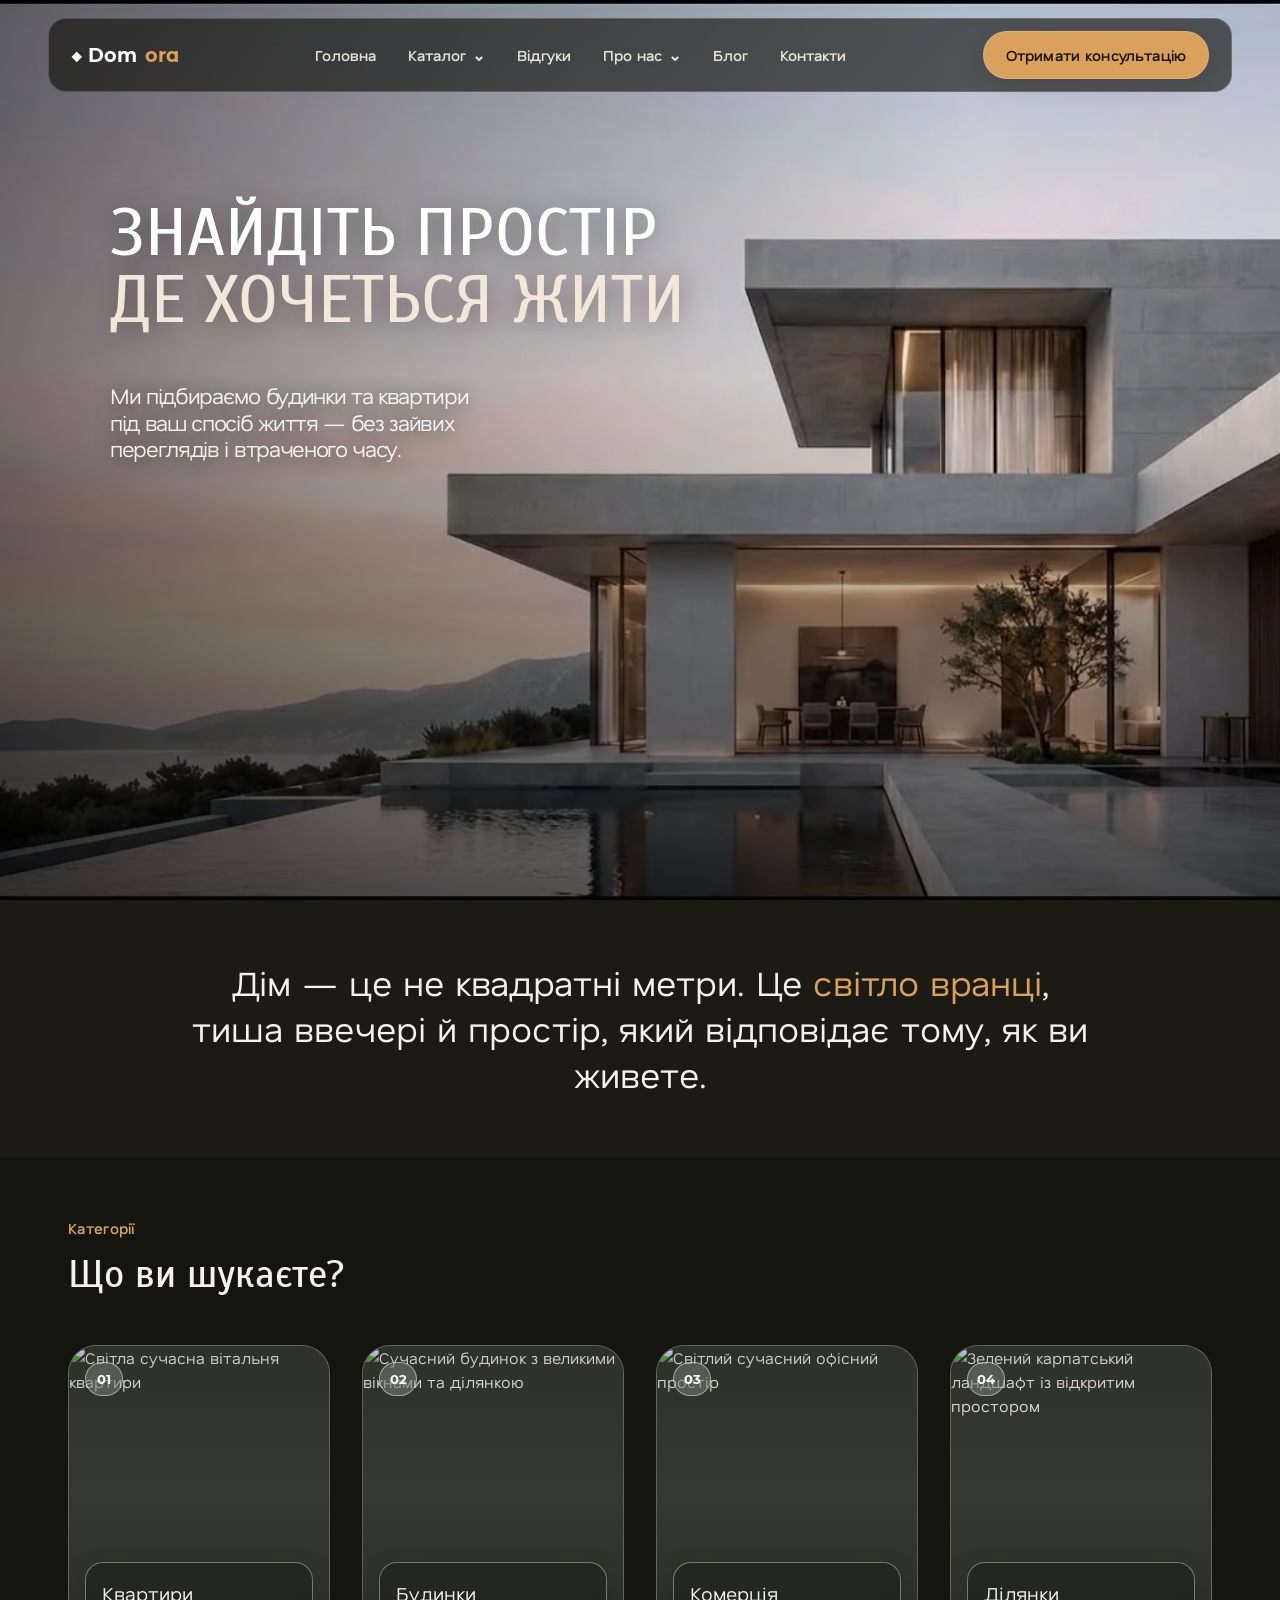
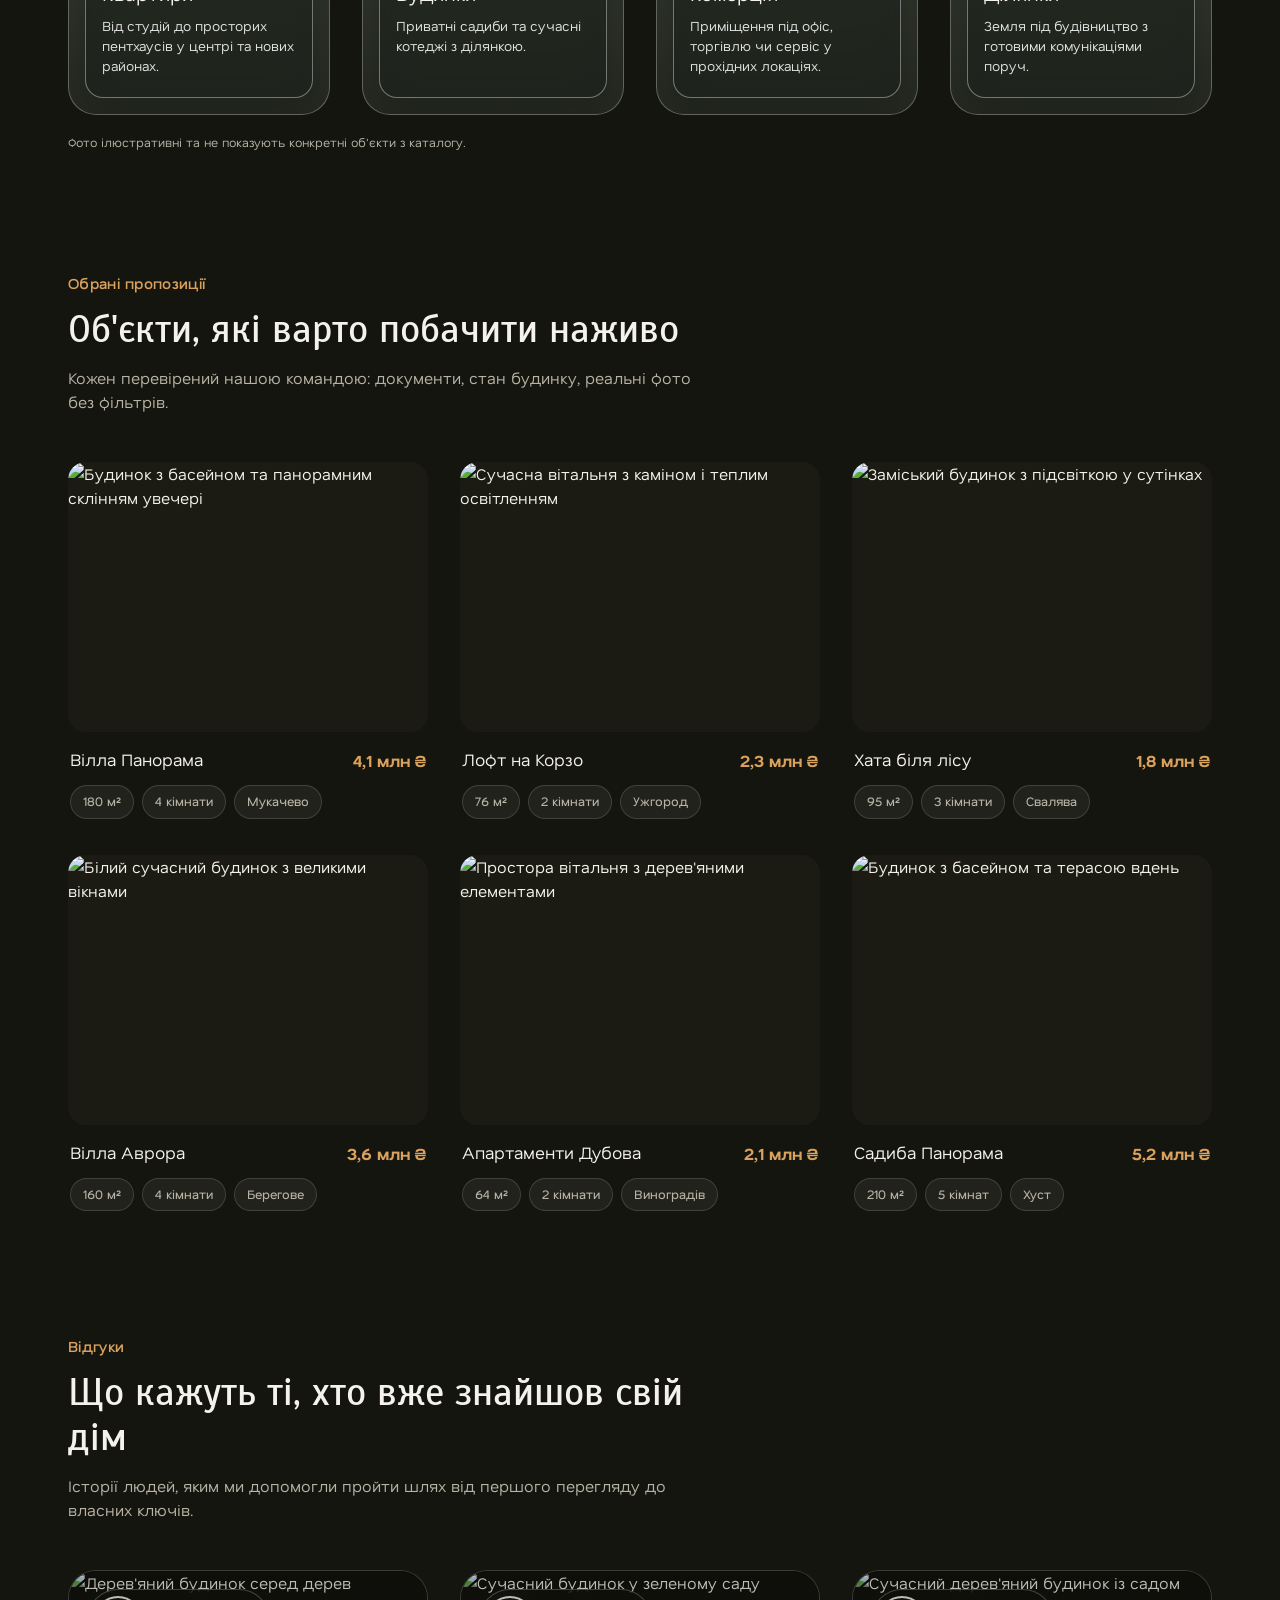
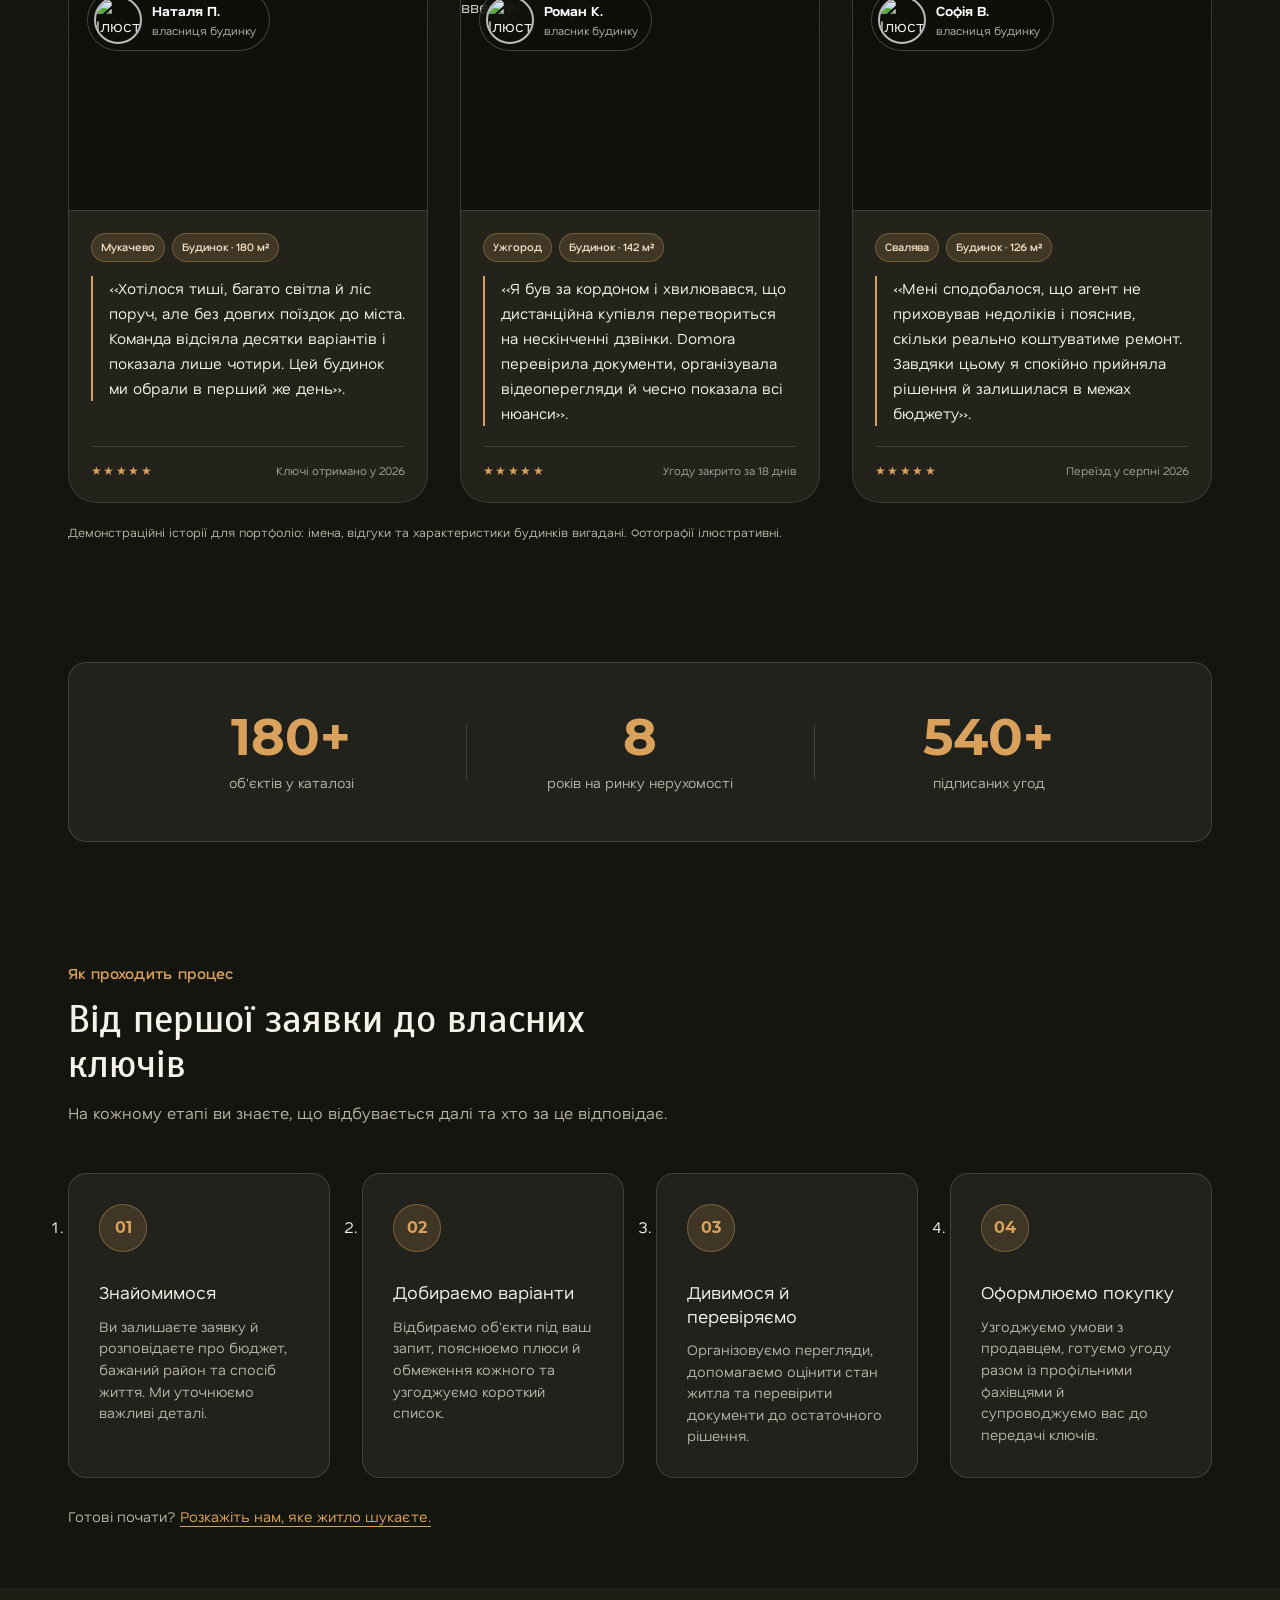
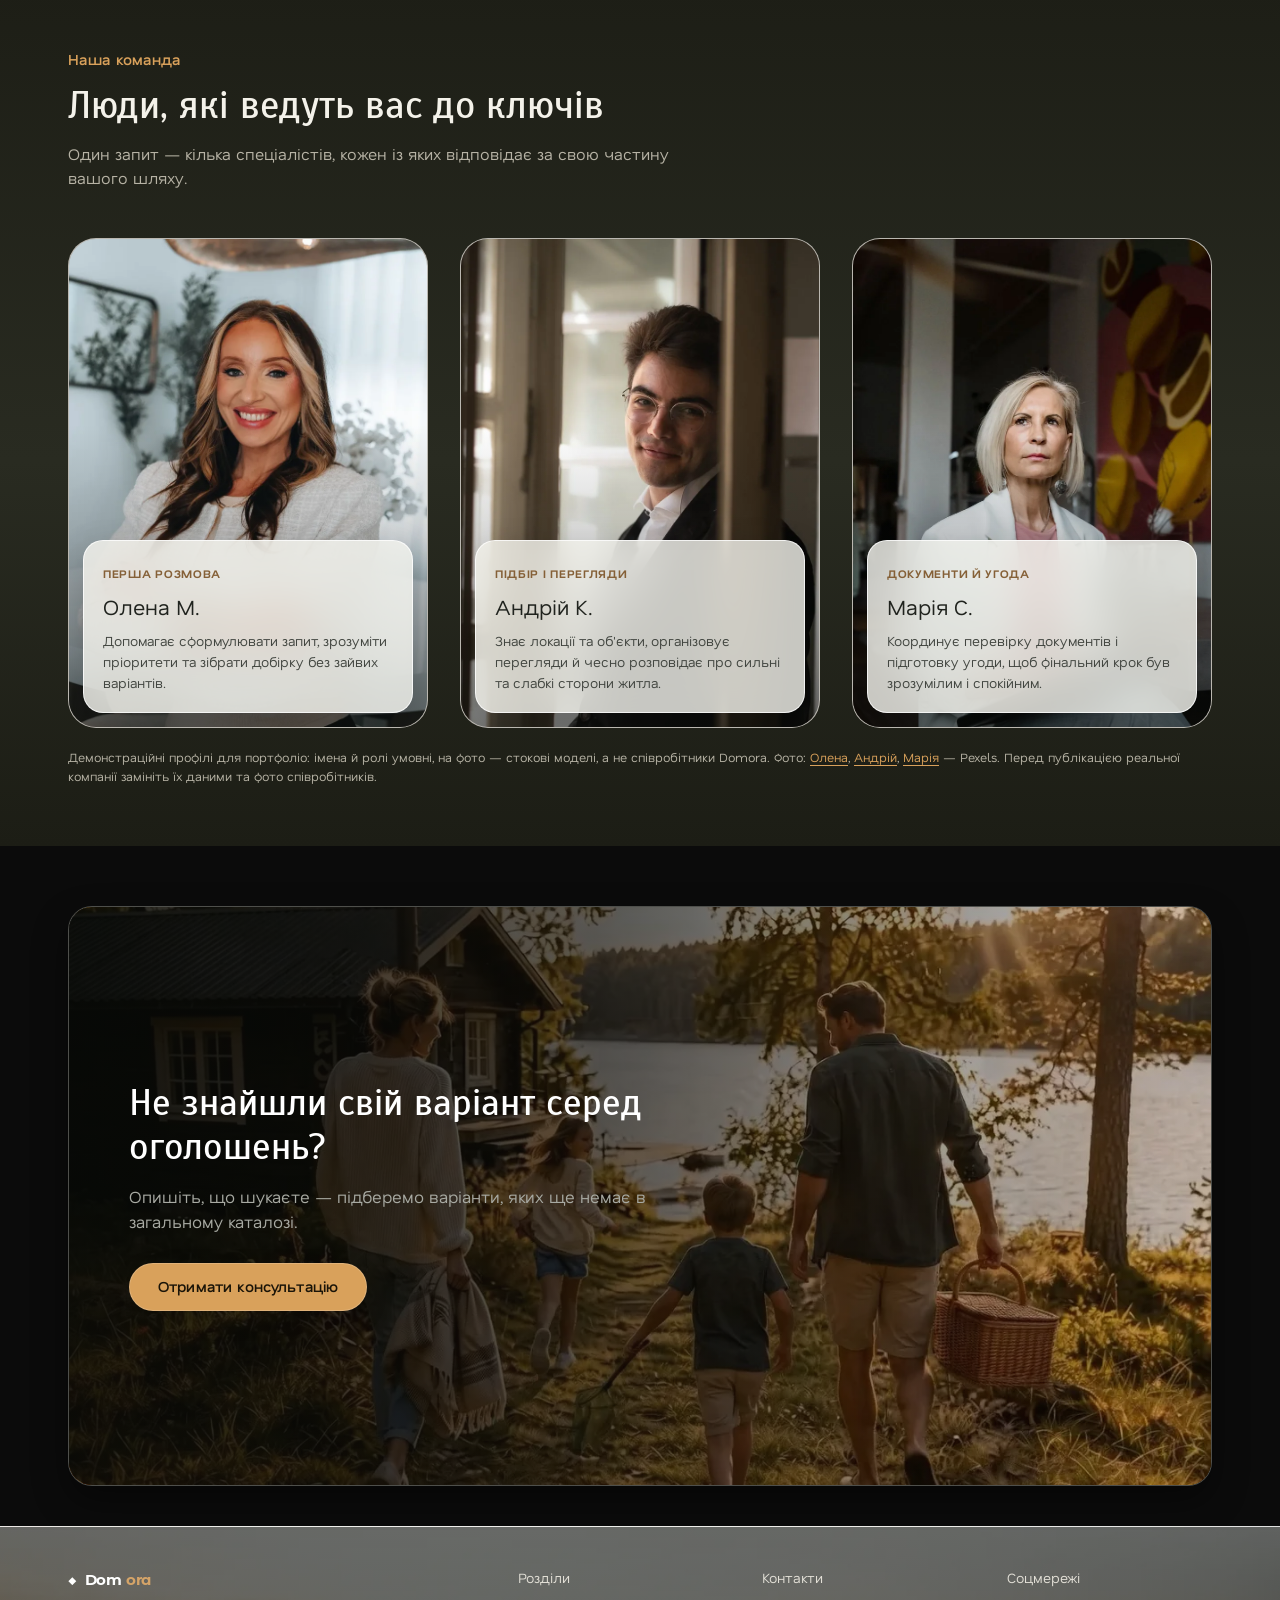
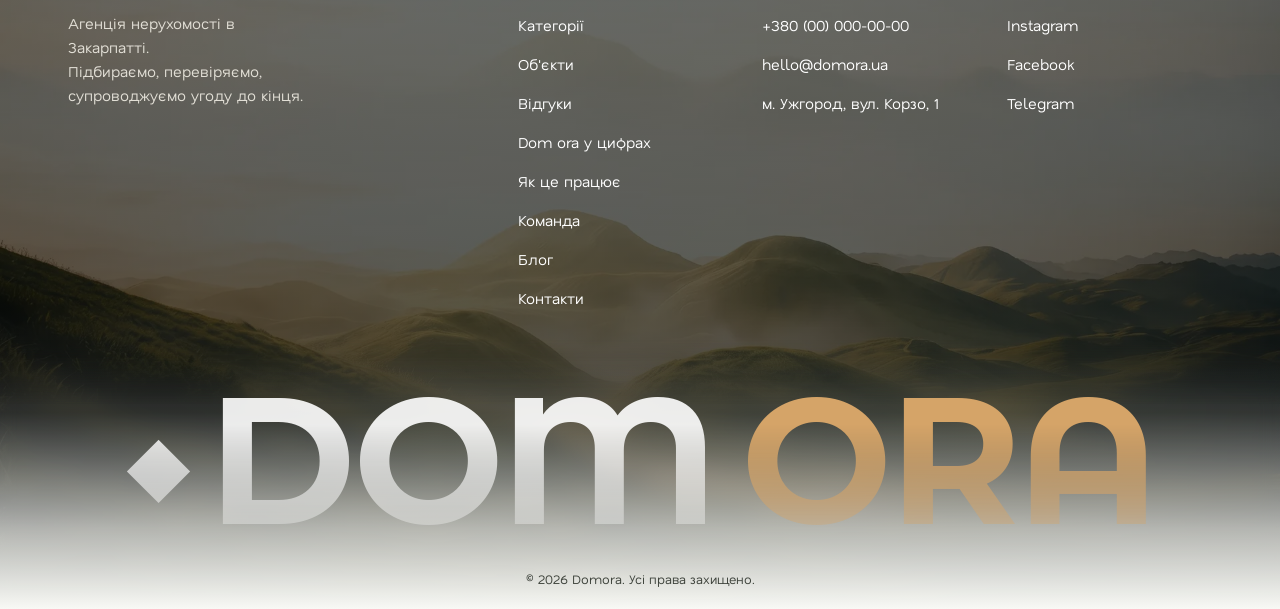
==== index.html @ 3f6afffe "Optimize website performance" ====
<!DOCTYPE html>
<html lang="uk">
<head>
<meta charset="UTF-8">
<meta name="viewport" content="width=device-width, initial-scale=1.0">
<link rel="icon" href="favicon.svg" type="image/svg+xml">
<!-- TODO: замінити на окрему PNG-іконку 180×180 для iOS, коли вона буде готова. -->
<link rel="apple-touch-icon" href="favicon.svg">
<title>Domora — нерухомість, якій довіряють</title>
<meta name="description" content="Domora — агенція нерухомості в Закарпатті. Підбираємо квартири, будинки, комерційні приміщення й ділянки, перевіряємо документи та супроводжуємо угоду.">
<meta property="og:type" content="website">
<meta property="og:title" content="Domora — нерухомість, якій довіряють">
<meta property="og:description" content="Domora — агенція нерухомості в Закарпатті. Підбираємо квартири, будинки, комерційні приміщення й ділянки, перевіряємо документи та супроводжуємо угоду.">
<link rel="canonical" href="https://domora.ua/">
<meta property="og:url" content="https://domora.ua/">
<!-- TODO: додати абсолютну HTTPS-адресу зображення 1200×630 після створення файлу. -->
<meta property="og:image" content="">
<meta name="twitter:card" content="summary_large_image">
<!-- GA4: вставити тег тут після налаштування аналітики. -->
<!-- Meta Pixel: вставити тут після налаштування аналітики. -->
<link rel="preconnect" href="https://fonts.googleapis.com">
<link rel="preconnect" href="https://fonts.gstatic.com" crossorigin>
<link rel="preload" as="style" href="https://fonts.googleapis.com/css2?family=Montserrat+Alternates:wght@700&amp;family=Nata+Sans:wght@400;500;600;700&amp;family=Scada:wght@400&amp;display=swap" onload="this.onload=null;this.rel='stylesheet'">
<noscript><link rel="stylesheet" href="https://fonts.googleapis.com/css2?family=Montserrat+Alternates:wght@700&amp;family=Nata+Sans:wght@400;500;600;700&amp;family=Scada:wght@400&amp;display=swap"></noscript>
<link rel="preload" as="image" href="hero-poster.webp" fetchpriority="high">
<link rel="stylesheet" href="inquiry.css">

<style>
*, *::before, *::after { box-sizing: border-box; margin: 0; padding: 0; }

:root {
  --bg:            #15150f;
  --bg-soft:       #1b1b13;
  --surface-glass: rgba(255,255,255,0.06);
  --surface-glass-strong: rgba(255,255,255,0.10);
  --border-glass:  rgba(255,255,255,0.14);
  --text-primary:  #f4f2ea;
  --text-secondary:#b7b3a5;
  --accent:        #d9a15b;
  --accent-soft:   rgba(217,161,91,0.16);
  --radius-sm: 10px;
  --radius-md: 18px;
  --radius-lg: 28px;
  --font-head: 'Scada', sans-serif;
  --font-brand: 'Montserrat Alternates', sans-serif;
  --font-body: 'Nata Sans', sans-serif;
  --container: 1240px;
  --gap: clamp(16px, 3vw, 32px);
}

html { scroll-behavior: smooth; }
section[id] { scroll-margin-top: 104px; }

body {
  background: var(--bg);
  color: var(--text-primary);
  font-family: var(--font-body);
  font-weight: 400;
  line-height: 1.5;
  -webkit-font-smoothing: antialiased;
  overflow-x: hidden;
}

img { display:block; width:100%; height:100%; object-fit:cover; }
h1, h2, h3, h4 { font-weight:400; }
a { color:inherit; text-decoration:none; }
ul { list-style:none; }
button { font-family:inherit; cursor:pointer; border:none; background:none; color:inherit; }
:focus-visible { outline:2px solid var(--accent); outline-offset:3px; }

.wrap { max-width:var(--container); margin-inline:auto; padding-inline:clamp(20px,5vw,48px); }
.sr-only { position:absolute; width:1px; height:1px; padding:0; margin:-1px; overflow:hidden; clip:rect(0,0,0,0); white-space:nowrap; border:0; }

.glass {
  background:var(--surface-glass);
  border:1px solid var(--border-glass);
  backdrop-filter:blur(18px);
  -webkit-backdrop-filter:blur(18px);
  border-radius:var(--radius-md);
}

/* Hero: відео відтворюється самостійно, прокрутка веде одразу до наступної секції. */
#hero {
  position: relative;
  height: 100vh;
  height: 100svh;
  width: 100%;
  padding: 0;
  overflow: hidden;
  background: #c7c8d3 url('hero-poster.webp') center / cover no-repeat;
  z-index: 1;
}

#bg-video {
  position: absolute;
  inset: 0;
  width: 100%;
  height: 100%;
  object-fit: cover;
}

#hero::after {
  content: '';
  position: absolute;
  inset: 0;
  background:
    linear-gradient(90deg, rgba(0,0,0,0.5) 0%, rgba(0,0,0,0.22) 42%, transparent 76%),
    linear-gradient(to bottom, rgba(0,0,0,0.06) 0%, transparent 42%, rgba(0,0,0,0.55) 100%);
  pointer-events: none;
  z-index: 1;
}

/* ✏️ навігація — плаваюча скляна панель поверх усього сайту */
header {
  position: fixed;
  top:0; left:0; right:0; z-index:50;
  padding: 18px clamp(20px,5vw,48px);
}
.nav-inner {
  max-width: var(--container); margin-inline:auto;
  display:flex; align-items:center; justify-content:space-between;
  min-width:0;
  padding: 12px 22px;
  background: rgba(15,15,10,0.62);
  border: 1px solid rgba(255,255,255,0.18);
  backdrop-filter: blur(22px);
  -webkit-backdrop-filter: blur(22px);
  border-radius: var(--radius-md);
}
.logo { font-family:var(--font-brand); font-weight:700; font-size:1.2rem; display:flex; align-items:center; gap:8px; flex-shrink:0; white-space:nowrap; color:#fff; text-decoration:none; }
.logo span { color:var(--accent); }
header nav ul { display:flex; align-items:center; gap:32px; }
header nav a, header nav summary { font-size:0.95rem; font-weight:600; color:rgba(244,242,234,0.92); transition:color .2s; }
header nav a:hover, header nav summary:hover, header nav details[open] summary { color:var(--accent); }
header nav details { position:relative; }
header nav summary { display:flex; align-items:center; gap:6px; cursor:pointer; list-style:none; white-space:nowrap; }
header nav summary::-webkit-details-marker { display:none; }
header nav summary::after { content:'⌄'; font-size:1rem; line-height:1; transition:transform .2s; }
header nav details[open] summary::after { transform:rotate(180deg); }
.nav-submenu { position:absolute; top:calc(100% + 16px); left:-14px; z-index:2; display:grid; gap:2px; min-width:190px; padding:9px; background:rgba(20,20,15,.97); border:1px solid var(--border-glass); border-radius:var(--radius-sm); box-shadow:0 16px 34px rgba(0,0,0,.35); }
.nav-submenu a { display:block; padding:9px 11px; border-radius:7px; white-space:nowrap; font-size:.86rem; }
.nav-submenu a:hover { background:var(--surface-glass-strong); }

.burger { display:none; width:40px; height:40px; flex:0 0 40px; align-items:center; justify-content:center; border-radius:50%; color:#fff; background:rgba(15,15,10,0.55); border:1px solid rgba(255,255,255,0.2); }
.burger svg { width:20px; height:20px; }

.mobile-menu {
  display:none;
  position:fixed; inset:0; z-index:60;
  padding:72px 20px 28px;
  overflow-y:auto;
  background:rgba(10,10,7,0.92);
  backdrop-filter:blur(20px);
  flex-direction:column; align-items:center; justify-content:flex-start; gap:18px;
}
.mobile-menu.open { display:flex; }
.mobile-menu a { font-family:var(--font-brand); font-size:1.3rem; color:#fff; text-align:center; }
.mobile-menu .btn { width:min(100%, 340px); justify-content:center; padding:14px 18px; font-family:var(--font-body); font-size:0.95rem; white-space:normal; }
.mobile-menu .btn-primary { color:#1a1408; }
.mobile-menu .close { position:absolute; top:24px; right:24px; width:44px; height:44px; color:#fff; }

@media (min-width:768px) and (max-width:1100px){
  .nav-inner { gap:clamp(8px,1.2vw,16px); padding:10px 14px; }
  .logo { font-size:1rem; gap:5px; }
  header nav { flex:1; min-width:0; }
  header nav ul { justify-content:center; gap:clamp(8px,1.1vw,15px); }
  header nav a, header nav summary { font-size:clamp(0.72rem,1.35vw,0.84rem); white-space:nowrap; }
  header .desktop-only { flex-shrink:0; padding:10px 12px; font-size:clamp(0.72rem,1.35vw,0.84rem); white-space:nowrap; }
}
@media (max-width:767px){
  header nav, header .desktop-only { display:none; }
  .burger { display:flex; }
}

/* ✏️ контент hero */
#hero-content {
  position: absolute;
  top: 200px;
  left: 110px;
  right: 24px;
  max-width: 780px;
  z-index: 5;
}

.hero-title {
  font-family: 'Scada', sans-serif;
  font-size: clamp(58px, 5.2vw, 70px);
  font-weight: 400;
  line-height: 1;
  letter-spacing: 0;
  text-transform: uppercase;
  color: #fff;
  max-width: 760px;
  text-shadow: 0 2px 28px rgba(0,0,0,0.38);
}
.hero-title span {
  color: #f2e7d8;
  font-weight: 400;
}

.hero-sub {
  margin-top: 50px;
  font-family: 'Nata Sans', sans-serif;
  font-size: 22px;
  font-weight: 400;
  letter-spacing: -0.06em;
  color: rgba(255,255,255,0.9);
  max-width: 380px;
  line-height: 1.2;
  text-shadow: 0 2px 18px rgba(0,0,0,0.5);
}

/* ============================================================
  СЕКЦІЇ ПІСЛЯ HERO — контент Domora
============================================================ */
section { padding: clamp(70px,10vw,120px) 0; }
.statement, #categories, #listings, #testimonials, #about-stats, #process, #team {
  padding-block:clamp(40px,5vw,60px);
}
.section-head { max-width:640px; margin-bottom:48px; }
.eyebrow { color:var(--accent); font-weight:600; letter-spacing:0.02em; margin-bottom:14px; font-size:0.95rem; }
.section-head .eyebrow { margin-bottom:12px; }
.section-head h2 { font-family:var(--font-head); font-size:clamp(1.75rem,3vw,2.45rem); font-weight:400; line-height:1.18; }
.section-head p { color:var(--text-secondary); margin-top:14px; }

.btn, .end-cta-link { display:inline-flex; align-items:center; justify-content:center; gap:8px; min-height:48px; padding:12px 22px; border:1px solid transparent; border-radius:999px; font-family:var(--font-body); font-size:.95rem; font-weight:600; line-height:1.2; letter-spacing:.01em; text-align:center; box-shadow:0 8px 24px rgba(0,0,0,.12); transition:transform .2s ease, background .2s ease, border-color .2s ease, box-shadow .2s ease; }
.btn-primary, .end-cta-link { background:var(--accent); border-color:rgba(255,255,255,.18); color:#1a1408; }
.btn-primary:hover, .end-cta-link:hover { background:#e6b67b; transform:translateY(-2px); box-shadow:0 10px 24px rgba(217,161,91,.24); }
.btn-ghost { background:rgba(255,255,255,.06); border-color:rgba(255,255,255,.28); color:#fff; }
.btn-ghost:hover { background:var(--surface-glass-strong); transform:translateY(-2px); }
.burger:hover, .mobile-menu .close:hover { color:var(--accent); background:var(--accent-soft); }

/* statement */
.statement { background:var(--bg-soft); }
.statement .wrap { text-align:center; }
.statement p { font-family:var(--font-body); font-weight:400; font-size:clamp(1.5rem, 3.4vw, 2.2rem); line-height:1.3; max-width:900px; margin-inline:auto; }
.statement p em { color:var(--accent); font-style:normal; }

/* categories */
.cat-grid { display:grid; grid-template-columns:repeat(4,minmax(0,1fr)); gap:var(--gap); }
.cat-card { position:relative; isolation:isolate; display:flex; flex-direction:column; justify-content:space-between; min-width:0; min-height:370px; padding:16px; overflow:hidden; border:1px solid rgba(255,255,255,.22); border-radius:var(--radius-lg); background:#353a30; transition:transform .25s ease, border-color .25s ease; }
.cat-card:hover { transform:translateY(-5px); border-color:rgba(255,255,255,.5); }
.cat-card img { position:absolute; inset:0; z-index:-2; width:100%; height:100%; object-fit:cover; transition:transform .5s ease; }
.cat-card:hover img { transform:scale(1.04); }
.cat-card::after { content:''; position:absolute; inset:0; z-index:-1; background:linear-gradient(to bottom,rgba(10,12,10,.18),transparent 40%,rgba(10,12,10,.4)); pointer-events:none; }
.cat-card .num { align-self:flex-start; display:inline-flex; align-items:center; justify-content:center; min-width:38px; min-height:34px; padding:5px 9px; margin:0; color:#fff; font-family:var(--font-brand); font-size:.82rem; font-weight:700; border:1px solid rgba(255,255,255,.48); border-radius:999px; background:rgba(255,255,255,.16); backdrop-filter:blur(16px); -webkit-backdrop-filter:blur(16px); }
.cat-content { min-height:136px; padding:16px; border:1px solid rgba(255,255,255,.38); border-radius:var(--radius-md); background:rgba(28,31,27,.56); box-shadow:0 12px 30px rgba(0,0,0,.16); backdrop-filter:blur(20px) saturate(140%); -webkit-backdrop-filter:blur(20px) saturate(140%); }
.cat-card h3 { font-family:var(--font-body); font-size:1.22rem; margin-bottom:7px; }
.cat-card p { color:rgba(255,255,255,.87); font-size:.86rem; line-height:1.45; }
.category-note { margin-top:18px; color:var(--text-secondary); font-size:.78rem; }

/* listings */
.listing-grid { display:grid; grid-template-columns:repeat(3,1fr); gap:var(--gap); }
.listing-card { display:flex; flex-direction:column; gap:16px; }
.listing-link { display:flex; flex-direction:column; gap:16px; color:inherit; border-radius:var(--radius-md); cursor:pointer; }
.listing-card .img-wrap { aspect-ratio:4/3; overflow:hidden; border-radius:var(--radius-md); background:var(--bg-soft); }
.listing-card .img-wrap img { transition:transform .5s ease; }
.listing-card:hover .img-wrap img, .listing-card:focus-within .img-wrap img { transform:scale(1.06); }
.listing-info {
  padding:0 2px 4px;
}
.listing-info .top-row { display:flex; justify-content:space-between; align-items:flex-start; gap:18px; margin-bottom:12px; }
.listing-info h3 { font-family:var(--font-body); font-size:1.08rem; line-height:1.3; color:var(--text-primary); }
.listing-info .price { color:var(--accent); font-weight:700; font-size:1.05rem; white-space:nowrap; }
.listing-info .meta { display:flex; flex-wrap:wrap; gap:8px; }
.listing-info .meta span {
  display:inline-flex;
  align-items:center;
  min-height:32px;
  padding:6px 12px;
  border:1px solid var(--border-glass);
  border-radius:999px;
  background:var(--surface-glass);
  color:var(--text-secondary);
  font-size:0.8rem;
  font-weight:500;
  transition:transform .2s ease, background .2s ease, border-color .2s ease, color .2s ease;
}
.listing-link:hover .meta span, .listing-link:focus-visible .meta span { background:var(--accent-soft); border-color:rgba(217,161,91,.55); color:var(--text-primary); }
.listing-info .meta span:hover { transform:scale(1.08); background:rgba(217,161,91,.28); }

/* testimonials */
.testi-grid { display:grid; grid-template-columns:repeat(3,1fr); gap:var(--gap); }
.testi-card {
  display:flex;
  flex-direction:column;
  min-width:0;
  overflow:hidden;
  border-radius:var(--radius-lg);
  background:var(--bg-soft);
  border:1px solid var(--border-glass);
}
.testi-photo {
  position:relative;
  aspect-ratio:3/2;
  background:#10100d;
  overflow:hidden;
}
.testi-photo::after {
  content:'';
  position:absolute;
  inset:0;
  background:linear-gradient(to bottom, rgba(8,8,5,0.28), transparent 38%);
  pointer-events:none;
}
.testi-card .property-photo {
  position:absolute;
  inset:0;
  width:100%;
  height:100%;
  object-fit:cover;
}
.testi-top {
  position:absolute;
  top:18px;
  left:18px;
  right:18px;
  z-index:1;
  display:flex;
  align-items:flex-start;
  justify-content:space-between;
  gap:12px;
}
.testi-card .who {
  display:flex;
  align-items:center;
  gap:10px;
  padding:6px 13px 6px 6px;
  background:rgba(16,16,11,0.62);
  border:1px solid rgba(255,255,255,0.22);
  backdrop-filter:blur(16px);
  -webkit-backdrop-filter:blur(16px);
  border-radius:999px;
}
.testi-card .who .ph {
  width:48px;
  height:48px;
  border:2px solid rgba(255,255,255,0.72);
  border-radius:50%;
  overflow:hidden;
  flex-shrink:0;
}
.testi-card .name { color:#fff; font-weight:700; font-size:0.86rem; }
.testi-card .sub { color:rgba(255,255,255,0.68); font-size:0.72rem; }
.testi-content {
  display:flex;
  flex:1;
  flex-direction:column;
  padding:22px;
  background:rgba(255,255,255,0.035);
  border-top:1px solid var(--border-glass);
}
.purchase-meta { display:flex; flex-wrap:wrap; gap:7px; margin-bottom:14px; }
.purchase-meta span {
  padding:5px 9px;
  color:#f3dfc3;
  background:var(--accent-soft);
  border:1px solid rgba(217,161,91,0.34);
  border-radius:999px;
  font-size:0.7rem;
  font-weight:600;
}
.testi-card blockquote {
  margin-bottom:20px;
  padding-left:16px;
  border-left:2px solid var(--accent);
  color:var(--text-primary);
  font-size:clamp(.95rem,1.1vw,1rem);
  line-height:1.65;
}
.review-footer {
  display:flex;
  align-items:center;
  justify-content:space-between;
  flex-wrap:wrap;
  gap:12px;
  margin-top:auto;
  padding-top:14px;
  border-top:1px solid rgba(255,255,255,0.13);
  color:rgba(255,255,255,0.58);
  font-size:0.72rem;
}
.review-stars { color:var(--accent); letter-spacing:0.12em; font-size:0.78rem; }
.testi-note { margin-top:20px; color:var(--text-secondary); font-size:0.78rem; }

/* about stats */
.stats-panel { display:flex; align-items:center; justify-content:space-between; padding:clamp(28px,4vw,48px); }
.stat-item { flex:1; text-align:center; padding:0 12px; position:relative; }
.stat-item + .stat-item::before { content:''; position:absolute; left:0; top:50%; transform:translateY(-50%); width:1px; height:56px; background:var(--border-glass); }
.stat-item .num { font-family:var(--font-brand); font-size:clamp(2.1rem,4.5vw,3.2rem); font-weight:700; color:var(--accent); line-height:1; }
.stat-item .label { color:var(--text-secondary); font-size:0.88rem; margin-top:10px; }

/* шлях клієнта */
.process-grid { display:grid; grid-template-columns:repeat(4,minmax(0,1fr)); gap:var(--gap); }
.process-step { min-width:0; padding:clamp(22px,2.5vw,30px); }
.process-step .step-no { display:inline-flex; align-items:center; justify-content:center; width:48px; height:48px; margin-bottom:28px; border-radius:50%; background:var(--accent-soft); border:1px solid rgba(217,161,91,0.4); color:var(--accent); font-family:var(--font-brand); font-weight:700; }
.process-step h3 { font-family:var(--font-body); font-size:1.12rem; line-height:1.3; margin-bottom:12px; }
.process-step p { color:var(--text-secondary); font-size:0.9rem; }
.process-end { margin-top:28px; color:var(--text-secondary); font-size:0.92rem; }
.process-end a { color:var(--accent); text-decoration:underline; text-underline-offset:4px; }

/* команда */
#team { background:linear-gradient(180deg,#1d1e16,#292b21 55%,#1c1d15); }
.team-grid { display:grid; grid-template-columns:repeat(3,minmax(0,1fr)); gap:var(--gap); }
.team-card { position:relative; isolation:isolate; display:flex; align-items:flex-end; min-width:0; min-height:490px; padding:14px; overflow:hidden; border:1px solid rgba(255,255,255,.22); border-radius:var(--radius-lg); background:#a6a29a; }
.team-card img { position:absolute; inset:0; z-index:-2; width:100%; height:100%; object-fit:cover; object-position:center top; }
.team-card::after { content:''; position:absolute; inset:0; z-index:-1; background:linear-gradient(to bottom,transparent 38%,rgba(13,15,12,.2) 66%,rgba(13,15,12,.55)); pointer-events:none; }
.team-info { width:100%; padding:19px; color:#20231e; border:1px solid rgba(255,255,255,.76); border-radius:20px; background:rgba(247,247,241,.8); box-shadow:0 18px 40px rgba(0,0,0,.22); backdrop-filter:blur(20px) saturate(145%); -webkit-backdrop-filter:blur(20px) saturate(145%); }
.team-card .role { color:#856037; font-size:.72rem; font-weight:700; letter-spacing:.06em; text-transform:uppercase; }
.team-card h3 { margin:6px 0 9px; font-family:var(--font-body); font-size:1.34rem; }
.team-card p { color:#424640; font-size:.86rem; line-height:1.5; }
.team-note { margin-top:20px; color:var(--text-secondary); font-size:.78rem; }
.team-note a { color:var(--accent); text-decoration:underline; text-underline-offset:3px; }

/* CTA та футер */
.site-end {
  --end-accent:#d5a468;
  --end-muted:#a8aaa3;
  position:relative;
  overflow:hidden;
  color:#fff;
  font-family:var(--font-body);
  background:#0b0b0b;
}
.site-end .contact-section { padding:clamp(40px,5vw,60px) 0 0; }
.end-cta {
  position:relative;
  isolation:isolate;
  display:flex;
  align-items:center;
  min-height:clamp(420px,47vw,580px);
  padding:clamp(32px,5vw,60px);
  overflow:hidden;
  background:#1c1d18;
  border:1px solid rgba(255,255,255,0.22);
  border-radius:24px;
  box-shadow:0 15px 35px rgba(0,0,0,0.4);
}
.end-cta::after { content:''; position:absolute; inset:0; z-index:1; pointer-events:none; background:linear-gradient(90deg,rgba(8,10,7,.86) 0%,rgba(8,10,7,.66) 46%,rgba(8,10,7,.18) 100%); }
.end-cta-content { position:relative; z-index:2; display:flex; flex-direction:column; align-items:flex-start; gap:28px; min-width:0; width:min(100%,600px); }
.end-cta-copy { max-width:600px; }
.end-cta h2 { font-family:var(--font-head); font-size:clamp(1.55rem,2.9vw,2.3rem); font-weight:400; line-height:1.2; }
.end-cta p { margin-top:15px; color:var(--end-muted); font-size:1.05rem; }
.end-cta-link {
  padding-inline:28px;
  white-space:nowrap;
}
.end-cta-media { position:absolute; inset:0; z-index:0; background:#25251e url('footer-poster.webp') center/cover no-repeat; }
.end-background-video { position:absolute; inset:0; width:100%; height:100%; object-fit:cover; object-position:center; pointer-events:none; }
.site-footer {
  --end-muted:#e2dfd6;
  position:relative;
  isolation:isolate;
  overflow:hidden;
  margin-top:40px;
  padding:40px 0 0;
  border-top:1px solid rgba(255,255,255,.12);
  background-color:#0b0b0b;
  background-image:linear-gradient(180deg,rgba(5,8,6,.58),rgba(5,8,6,.67) 58%,rgba(5,8,6,.78)),url('footer-desktop.webp');
  background-size:cover;
  background-position:center bottom;
  background-repeat:no-repeat;
}
.site-footer::before {
  content:"";
  position:absolute;
  inset:auto 0 0;
  z-index:1;
  height:clamp(210px,21vw,310px);
  pointer-events:none;
  background:linear-gradient(180deg,rgba(248,249,245,0) 0%,rgba(248,249,245,.12) 27%,rgba(248,249,245,.7) 70%,#f8f9f5 100%);
  -webkit-backdrop-filter:blur(10px);
  backdrop-filter:blur(10px);
  -webkit-mask-image:linear-gradient(180deg,transparent,#000 24%);
  mask-image:linear-gradient(180deg,transparent,#000 24%);
}
.site-footer > .wrap { position:relative; z-index:2; }
.end-footer-grid { display:grid; grid-template-columns:2fr repeat(3,1fr); gap:40px; margin-bottom:32px; }
.end-brand-logo { display:inline-flex; align-items:center; font-family:var(--font-brand); font-size:1.4rem; font-weight:700; line-height:1; letter-spacing:-.03em; }
.end-brand-logo .diamond { margin-right:8px; font-size:.9rem; }
.end-brand-logo .ora { margin-left:5px; color:var(--end-accent); }
.end-brand-desc { max-width:250px; margin-top:20px; color:var(--end-muted); font-size:.94rem; line-height:1.6; }
.end-footer-col h3 { margin-bottom:25px; color:var(--end-muted); font-family:var(--font-body); font-size:.875rem; font-weight:400; }
.end-footer-col li { margin-bottom:15px; }
.end-footer-col a, .end-footer-col .plain-text { color:#fff; font-size:.94rem; transition:color .3s ease; }
.end-footer-col a:hover { color:var(--end-accent); }
.end-giant-logo {
  position:relative;
  z-index:2;
  display:flex;
  align-items:center;
  justify-content:center;
  width:100%;
  padding:14px 0 20px;
  overflow:hidden;
  color:rgba(255,255,255,0.9);
  font-family:var(--font-brand);
  font-size:14vw;
  font-weight:700;
  line-height:1;
  letter-spacing:-.02em;
  white-space:nowrap;
  user-select:none;
  -webkit-mask-image:linear-gradient(180deg,#000 0%,#000 32%,rgba(0,0,0,.55) 68%,transparent 100%);
  mask-image:linear-gradient(180deg,#000 0%,#000 32%,rgba(0,0,0,.55) 68%,transparent 100%);
}
.end-giant-logo .diamond { margin-right:1.5vw; font-size:9vw; }
.end-giant-logo .ora { margin-left:2vw; color:var(--end-accent); }
.end-copyright { padding-bottom:20px; color:rgba(168,170,163,0.7); font-size:.8rem; text-align:center; }
.site-footer .end-copyright { position:relative; z-index:2; color:#3d423b; }

@media (max-width:768px) {
  .site-footer {
    background-image:linear-gradient(180deg,rgba(5,8,6,.60),rgba(5,8,6,.68) 58%,rgba(5,8,6,.80)),url('footer-mobile.webp');
    /* У файлі є затемнені бокові поля: масштабуємо центральний вертикальний кадр на всю ширину. */
    background-size:cover, 360% auto;
    background-position:center, center 20%;
  }
  .site-footer::before { height:clamp(150px,45vw,220px); }
}

@media (prefers-reduced-motion: reduce) { *{ animation:none !important; scroll-behavior:auto !important; } #bg-video, .end-background-video { display:none; } }

/* ============================================================
  МОБАЙЛ — hero
============================================================ */
@media (min-width: 769px) and (max-width: 1100px) {
  #hero-content { top: 180px; left: clamp(40px, 7vw, 80px); max-width: min(760px, calc(100% - 104px)); }
  .hero-title { font-size: clamp(46px, 5.2vw, 58px); }
  .hero-sub { margin-top: 36px; font-size: 20px; }
}
@media (max-width: 768px) {
  header { padding: 14px 16px; }
  .nav-inner { padding: 10px 16px; }
  #hero-content { top: clamp(120px, 18vh, 180px); left: 20px; right: 20px; }
  .hero-title { font-size: clamp(34px, 9.2vw, 54px); }
  .hero-sub { margin-top: 28px; max-width: 360px; font-size: clamp(17px, 4.5vw, 19px); }
  .hero-sub-break { display:none; }
}
@media (max-width: 360px) {
  .hero-title { font-size: 32px; }
}

/* ПЛАНШЕТ — відгуки в один ряд за одним, фото поруч із цитатою */
@media (max-width:1100px) {
  .testi-grid { grid-template-columns:1fr; max-width:900px; margin-inline:auto; gap:20px; }
  .testi-card { display:grid; grid-template-columns:minmax(0,42%) minmax(0,1fr); }
  .testi-photo { aspect-ratio:auto; min-height:300px; }
  .testi-content { min-width:0; border-top:0; border-left:1px solid var(--border-glass); }
}

/* МОБАЙЛ — секції контенту */
@media (max-width:1000px) {
  .cat-grid { grid-template-columns:repeat(2,1fr); }
  .listing-grid { grid-template-columns:repeat(2,1fr); }
  .process-grid { grid-template-columns:repeat(2,minmax(0,1fr)); }
}
@media (max-width:1000px) {
  .team-grid { grid-template-columns:1fr; max-width:420px; margin-inline:auto; }
}
@media (max-width:900px) {
  .end-cta { min-height:500px; }
  .end-cta::after { background:linear-gradient(to bottom,rgba(6,8,5,.82) 0%,rgba(6,8,5,.58) 54%,rgba(6,8,5,.28) 100%); }
  .end-cta-content { align-items:stretch; text-align:center; margin-inline:auto; }
  .end-cta-link { width:100%; }
  .end-footer-grid { grid-template-columns:repeat(2,1fr); }
}
@media (max-width:600px) {
  .end-cta { min-height:540px; align-items:flex-start; padding:26px 22px; }
  .end-cta-content { gap:22px; }
  .end-background-video { object-position:54% center; }
  .cat-grid, .listing-grid, .process-grid { grid-template-columns:1fr; }
  .cat-card { min-height:350px; }
  .team-card { min-height:470px; }
  .end-footer-grid { grid-template-columns:repeat(2,minmax(0,1fr)); gap:22px 16px; margin-bottom:16px; text-align:left; }
  .end-footer-col:first-child, .end-footer-col:last-child { grid-column:1 / -1; text-align:center; }
  .end-footer-col h4 { margin-bottom:12px; }
  .end-footer-col li { margin-bottom:9px; }
  .end-footer-col a, .end-footer-col .plain-text { font-size:.85rem; overflow-wrap:anywhere; }
  .end-footer-col:last-child ul { display:flex; justify-content:center; flex-wrap:wrap; gap:8px 18px; }
  .end-footer-col:last-child li { margin:0; }
  .end-brand-desc { max-width:340px; margin:10px auto 0; line-height:1.45; }
  .site-footer { margin-top:24px; padding-top:24px; }
  .end-giant-logo { font-size:15.5vw; }
  .end-giant-logo .diamond { font-size:9vw; }
  .stats-panel { flex-direction:column; gap:24px; }
  .stat-item + .stat-item::before { display:none; }
}
@media (max-width:600px) and (prefers-reduced-motion:reduce) {
  .end-background-video { display:none; }
}
@media (max-width:700px) {
  .testi-card { display:flex; }
  .testi-photo { aspect-ratio:3/2; min-height:0; }
  .testi-content { padding:20px; border-top:1px solid var(--border-glass); border-left:0; }
  .testi-card blockquote { font-size:1rem; line-height:1.6; }
  .testi-top { top:14px; left:14px; right:14px; }
  .testi-card .who .ph { width:42px; height:42px; }
}
</style>
</head>
<body>

<header>
  <div class="nav-inner">
    <a href="#hero" class="logo">◆ Dom<span>ora</span></a>
    <nav aria-label="Основна навігація">
      <ul>
        <li><a href="#hero">Головна</a></li>
        <li><details><summary>Каталог</summary><div class="nav-submenu">
          <a href="#categories" onclick="this.closest('details').open=false">Категорії</a>
          <a href="#listings" onclick="this.closest('details').open=false">Об'єкти</a>
        </div></details></li>
        <li><a href="#testimonials">Відгуки</a></li>
        <li><details><summary>Про нас</summary><div class="nav-submenu">
          <a href="#about-stats" onclick="this.closest('details').open=false">Dom ora у цифрах</a>
          <a href="#process" onclick="this.closest('details').open=false">Як це працює</a>
          <a href="#team" onclick="this.closest('details').open=false">Команда</a>
        </div></details></li>
        <li><a href="blog.html">Блог</a></li>
        <li><a href="#contact">Контакти</a></li>
      </ul>
    </nav>
    <a href="mailto:hello@domora.ua" class="btn btn-primary desktop-only" data-inquiry>Отримати консультацію</a>
    <button class="burger" aria-label="Відкрити меню" onclick="document.getElementById('mmenu').classList.add('open')">
      <svg viewBox="0 0 24 24" fill="none" stroke="currentColor" stroke-width="2"><line x1="3" y1="6" x2="21" y2="6"/><line x1="3" y1="12" x2="21" y2="12"/><line x1="3" y1="18" x2="21" y2="18"/></svg>
    </button>
  </div>
</header>

<nav class="mobile-menu" id="mmenu" aria-label="Мобільна навігація">
  <button class="close" aria-label="Закрити меню" onclick="document.getElementById('mmenu').classList.remove('open')">
    <svg viewBox="0 0 24 24" fill="none" stroke="currentColor" stroke-width="2" style="width:20px;margin:auto;"><line x1="4" y1="4" x2="20" y2="20"/><line x1="20" y1="4" x2="4" y2="20"/></svg>
  </button>
  <a href="#hero" onclick="document.getElementById('mmenu').classList.remove('open')">Головна</a>
  <a href="#categories" onclick="document.getElementById('mmenu').classList.remove('open')">Категорії</a>
  <a href="#listings" onclick="document.getElementById('mmenu').classList.remove('open')">Об'єкти</a>
  <a href="#testimonials" onclick="document.getElementById('mmenu').classList.remove('open')">Відгуки</a>
  <a href="#about-stats" onclick="document.getElementById('mmenu').classList.remove('open')">Dom ora у цифрах</a>
  <a href="#process" onclick="document.getElementById('mmenu').classList.remove('open')">Як це працює</a>
  <a href="#team" onclick="document.getElementById('mmenu').classList.remove('open')">Команда</a>
  <a href="blog.html" onclick="document.getElementById('mmenu').classList.remove('open')">Блог</a>
  <a href="#contact" onclick="document.getElementById('mmenu').classList.remove('open')">Контакти</a>
  <a href="mailto:hello@domora.ua" class="btn btn-primary" data-inquiry onclick="document.getElementById('mmenu').classList.remove('open')">Отримати консультацію</a>
</nav>

<main>
<section id="hero">
    <video id="bg-video" data-src="hero-video (1).mp4" poster="hero-poster.webp" muted loop playsinline preload="none" aria-hidden="true"></video>

    <div id="hero-content">
      <h1 class="hero-title">
        Знайдіть простір<br>
        <span>де хочеться жити</span>
      </h1>
      <p class="hero-sub">Ми підбираємо будинки та квартири<br class="hero-sub-break"> під ваш спосіб життя — без зайвих<br class="hero-sub-break"> переглядів і втраченого часу.</p>
    </div>

  </section>

<section class="statement">
  <div class="wrap">
    <h2 class="sr-only">Наш підхід</h2>
    <p>Дім — це не квадратні метри. Це <em>світло вранці</em>, тиша ввечері й простір, який відповідає тому, як ви живете.</p>
  </div>
</section>

<section id="categories">
  <div class="wrap">
    <div class="section-head">
      <div class="eyebrow">Категорії</div>
      <h2>Що ви шукаєте?</h2>
    </div>
    <div class="cat-grid">
      <a class="cat-card" href="mailto:hello@domora.ua" data-inquiry aria-label="Запитати про квартири">
        <img src="https://images.unsplash.com/photo-1758915753332-cab59126742c?auto=format&amp;fit=crop&amp;w=900&amp;q=80" width="900" height="1200" alt="Світла сучасна вітальня квартири" loading="lazy" decoding="async" srcset="https://images.unsplash.com/photo-1758915753332-cab59126742c?auto=format&amp;fit=crop&amp;w=400&amp;q=80 400w, https://images.unsplash.com/photo-1758915753332-cab59126742c?auto=format&amp;fit=crop&amp;w=800&amp;q=80 800w, https://images.unsplash.com/photo-1758915753332-cab59126742c?auto=format&amp;fit=crop&amp;w=900&amp;q=80 900w" sizes="(max-width: 640px) calc(100vw - 40px), (max-width: 1024px) 50vw, 400px">
        <span class="num">01</span>
        <div class="cat-content"><h3>Квартири</h3><p>Від студій до просторих пентхаусів у центрі та нових районах.</p></div>
      </a>
      <a class="cat-card" href="mailto:hello@domora.ua" data-inquiry aria-label="Запитати про будинки">
        <img src="https://images.unsplash.com/photo-1600585154340-be6161a56a0c?auto=format&amp;fit=crop&amp;w=900&amp;q=80" width="900" height="1200" alt="Сучасний будинок з великими вікнами та ділянкою" loading="lazy" decoding="async" srcset="https://images.unsplash.com/photo-1600585154340-be6161a56a0c?auto=format&amp;fit=crop&amp;w=400&amp;q=80 400w, https://images.unsplash.com/photo-1600585154340-be6161a56a0c?auto=format&amp;fit=crop&amp;w=800&amp;q=80 800w, https://images.unsplash.com/photo-1600585154340-be6161a56a0c?auto=format&amp;fit=crop&amp;w=900&amp;q=80 900w" sizes="(max-width: 640px) calc(100vw - 40px), (max-width: 1024px) 50vw, 400px">
        <span class="num">02</span>
        <div class="cat-content"><h3>Будинки</h3><p>Приватні садиби та сучасні котеджі з ділянкою.</p></div>
      </a>
      <a class="cat-card" href="mailto:hello@domora.ua" data-inquiry aria-label="Запитати про комерційну нерухомість">
        <img src="https://images.unsplash.com/photo-1767331290386-de84a43d7c49?auto=format&amp;fit=crop&amp;w=900&amp;q=80" width="900" height="1200" alt="Світлий сучасний офісний простір" loading="lazy" decoding="async" srcset="https://images.unsplash.com/photo-1767331290386-de84a43d7c49?auto=format&amp;fit=crop&amp;w=400&amp;q=80 400w, https://images.unsplash.com/photo-1767331290386-de84a43d7c49?auto=format&amp;fit=crop&amp;w=800&amp;q=80 800w, https://images.unsplash.com/photo-1767331290386-de84a43d7c49?auto=format&amp;fit=crop&amp;w=900&amp;q=80 900w" sizes="(max-width: 640px) calc(100vw - 40px), (max-width: 1024px) 50vw, 400px">
        <span class="num">03</span>
        <div class="cat-content"><h3>Комерція</h3><p>Приміщення під офіс, торгівлю чи сервіс у прохідних локаціях.</p></div>
      </a>
      <a class="cat-card" href="mailto:hello@domora.ua" data-inquiry aria-label="Запитати про ділянки">
        <img src="https://images.unsplash.com/photo-1661945472439-afd06062cf27?auto=format&amp;fit=crop&amp;w=900&amp;q=80" width="900" height="1200" alt="Зелений карпатський ландшафт із відкритим простором" loading="lazy" decoding="async" srcset="https://images.unsplash.com/photo-1661945472439-afd06062cf27?auto=format&amp;fit=crop&amp;w=400&amp;q=80 400w, https://images.unsplash.com/photo-1661945472439-afd06062cf27?auto=format&amp;fit=crop&amp;w=800&amp;q=80 800w, https://images.unsplash.com/photo-1661945472439-afd06062cf27?auto=format&amp;fit=crop&amp;w=900&amp;q=80 900w" sizes="(max-width: 640px) calc(100vw - 40px), (max-width: 1024px) 50vw, 400px">
        <span class="num">04</span>
        <div class="cat-content"><h3>Ділянки</h3><p>Земля під будівництво з готовими комунікаціями поруч.</p></div>
      </a>
    </div>
    <p class="category-note">Фото ілюстративні та не показують конкретні об'єкти з каталогу.</p>
  </div>
</section>

<section id="listings">
  <div class="wrap">
    <div class="section-head">
      <div class="eyebrow">Обрані пропозиції</div>
      <h2>Об'єкти, які варто побачити наживо</h2>
      <p>Кожен перевірений нашою командою: документи, стан будинку, реальні фото без фільтрів.</p>
    </div>
    <div class="listing-grid">
      <article class="listing-card"><a class="listing-link" href="mailto:hello@domora.ua" data-inquiry aria-label="Запитати про Віллу Панорама">
        <div class="img-wrap"><img src="https://images.unsplash.com/photo-1667830501890-f18c74a8efac?auto=format&amp;fit=crop&amp;w=900&amp;q=80" width="900" height="675" alt="Будинок з басейном та панорамним склінням увечері" loading="lazy" decoding="async" srcset="https://images.unsplash.com/photo-1667830501890-f18c74a8efac?auto=format&amp;fit=crop&amp;w=400&amp;q=80 400w, https://images.unsplash.com/photo-1667830501890-f18c74a8efac?auto=format&amp;fit=crop&amp;w=800&amp;q=80 800w, https://images.unsplash.com/photo-1667830501890-f18c74a8efac?auto=format&amp;fit=crop&amp;w=900&amp;q=80 900w" sizes="(max-width: 640px) calc(100vw - 40px), (max-width: 1024px) 50vw, 400px"></div>
        <div class="listing-info">
          <div class="top-row"><h3>Вілла Панорама</h3><span class="price">4,1 млн ₴</span></div>
          <div class="meta"><span>180 м²</span><span>4 кімнати</span><span>Мукачево</span></div>
        </div>
      </a></article>
      <article class="listing-card"><a class="listing-link" href="mailto:hello@domora.ua" data-inquiry aria-label="Запитати про Лофт на Корзо">
        <div class="img-wrap"><img src="https://images.unsplash.com/photo-1758915753332-cab59126742c?auto=format&amp;fit=crop&amp;w=900&amp;q=80" width="900" height="675" alt="Сучасна вітальня з каміном і теплим освітленням" loading="lazy" decoding="async" srcset="https://images.unsplash.com/photo-1758915753332-cab59126742c?auto=format&amp;fit=crop&amp;w=400&amp;q=80 400w, https://images.unsplash.com/photo-1758915753332-cab59126742c?auto=format&amp;fit=crop&amp;w=800&amp;q=80 800w, https://images.unsplash.com/photo-1758915753332-cab59126742c?auto=format&amp;fit=crop&amp;w=900&amp;q=80 900w" sizes="(max-width: 640px) calc(100vw - 40px), (max-width: 1024px) 50vw, 400px"></div>
        <div class="listing-info">
          <div class="top-row"><h3>Лофт на Корзо</h3><span class="price">2,3 млн ₴</span></div>
          <div class="meta"><span>76 м²</span><span>2 кімнати</span><span>Ужгород</span></div>
        </div>
      </a></article>
      <article class="listing-card"><a class="listing-link" href="mailto:hello@domora.ua" data-inquiry aria-label="Запитати про Хату біля лісу">
        <div class="img-wrap"><img src="https://images.unsplash.com/photo-1642447260162-8d52ac4348ad?auto=format&amp;fit=crop&amp;w=900&amp;q=80" width="900" height="675" alt="Заміський будинок з підсвіткою у сутінках" loading="lazy" decoding="async" srcset="https://images.unsplash.com/photo-1642447260162-8d52ac4348ad?auto=format&amp;fit=crop&amp;w=400&amp;q=80 400w, https://images.unsplash.com/photo-1642447260162-8d52ac4348ad?auto=format&amp;fit=crop&amp;w=800&amp;q=80 800w, https://images.unsplash.com/photo-1642447260162-8d52ac4348ad?auto=format&amp;fit=crop&amp;w=900&amp;q=80 900w" sizes="(max-width: 640px) calc(100vw - 40px), (max-width: 1024px) 50vw, 400px"></div>
        <div class="listing-info">
          <div class="top-row"><h3>Хата біля лісу</h3><span class="price">1,8 млн ₴</span></div>
          <div class="meta"><span>95 м²</span><span>3 кімнати</span><span>Свалява</span></div>
        </div>
      </a></article>
      <article class="listing-card"><a class="listing-link" href="mailto:hello@domora.ua" data-inquiry aria-label="Запитати про Віллу Аврора">
        <div class="img-wrap"><img src="https://images.unsplash.com/photo-1600585154340-be6161a56a0c?auto=format&amp;fit=crop&amp;w=900&amp;q=80" width="900" height="675" alt="Білий сучасний будинок з великими вікнами" loading="lazy" decoding="async" srcset="https://images.unsplash.com/photo-1600585154340-be6161a56a0c?auto=format&amp;fit=crop&amp;w=400&amp;q=80 400w, https://images.unsplash.com/photo-1600585154340-be6161a56a0c?auto=format&amp;fit=crop&amp;w=800&amp;q=80 800w, https://images.unsplash.com/photo-1600585154340-be6161a56a0c?auto=format&amp;fit=crop&amp;w=900&amp;q=80 900w" sizes="(max-width: 640px) calc(100vw - 40px), (max-width: 1024px) 50vw, 400px"></div>
        <div class="listing-info">
          <div class="top-row"><h3>Вілла Аврора</h3><span class="price">3,6 млн ₴</span></div>
          <div class="meta"><span>160 м²</span><span>4 кімнати</span><span>Берегове</span></div>
        </div>
      </a></article>
      <article class="listing-card"><a class="listing-link" href="mailto:hello@domora.ua" data-inquiry aria-label="Запитати про Апартаменти Дубова">
        <div class="img-wrap"><img src="https://images.unsplash.com/photo-1600607687939-ce8a6c25118c?auto=format&amp;fit=crop&amp;w=900&amp;q=80" width="900" height="675" alt="Простора вітальня з дерев'яними елементами" loading="lazy" decoding="async" srcset="https://images.unsplash.com/photo-1600607687939-ce8a6c25118c?auto=format&amp;fit=crop&amp;w=400&amp;q=80 400w, https://images.unsplash.com/photo-1600607687939-ce8a6c25118c?auto=format&amp;fit=crop&amp;w=800&amp;q=80 800w, https://images.unsplash.com/photo-1600607687939-ce8a6c25118c?auto=format&amp;fit=crop&amp;w=900&amp;q=80 900w" sizes="(max-width: 640px) calc(100vw - 40px), (max-width: 1024px) 50vw, 400px"></div>
        <div class="listing-info">
          <div class="top-row"><h3>Апартаменти Дубова</h3><span class="price">2,1 млн ₴</span></div>
          <div class="meta"><span>64 м²</span><span>2 кімнати</span><span>Виноградів</span></div>
        </div>
      </a></article>
      <article class="listing-card"><a class="listing-link" href="mailto:hello@domora.ua" data-inquiry aria-label="Запитати про Садибу Панорама">
        <div class="img-wrap"><img src="https://images.unsplash.com/photo-1600585152220-90363fe7e115?auto=format&amp;fit=crop&amp;w=900&amp;q=80" width="900" height="675" alt="Будинок з басейном та терасою вдень" loading="lazy" decoding="async" srcset="https://images.unsplash.com/photo-1600585152220-90363fe7e115?auto=format&amp;fit=crop&amp;w=400&amp;q=80 400w, https://images.unsplash.com/photo-1600585152220-90363fe7e115?auto=format&amp;fit=crop&amp;w=800&amp;q=80 800w, https://images.unsplash.com/photo-1600585152220-90363fe7e115?auto=format&amp;fit=crop&amp;w=900&amp;q=80 900w" sizes="(max-width: 640px) calc(100vw - 40px), (max-width: 1024px) 50vw, 400px"></div>
        <div class="listing-info">
          <div class="top-row"><h3>Садиба Панорама</h3><span class="price">5,2 млн ₴</span></div>
          <div class="meta"><span>210 м²</span><span>5 кімнат</span><span>Хуст</span></div>
        </div>
      </a></article>
    </div>
  </div>
</section>

<section id="testimonials">
  <div class="wrap">
    <div class="section-head">
      <div class="eyebrow">Відгуки</div>
      <h2>Що кажуть ті, хто вже знайшов свій дім</h2>
      <p>Історії людей, яким ми допомогли пройти шлях від першого перегляду до власних ключів.</p>
    </div>
    <div class="testi-grid">
      <article class="testi-card">
        <div class="testi-photo">
          <img class="property-photo" src="https://images.unsplash.com/photo-1703782997454-8eb0d4d94e9c?auto=format&amp;fit=crop&amp;w=1200&amp;q=82" width="1200" height="800" alt="Дерев'яний будинок серед дерев" loading="lazy" decoding="async" srcset="https://images.unsplash.com/photo-1703782997454-8eb0d4d94e9c?auto=format&amp;fit=crop&amp;w=400&amp;q=82 400w, https://images.unsplash.com/photo-1703782997454-8eb0d4d94e9c?auto=format&amp;fit=crop&amp;w=800&amp;q=82 800w, https://images.unsplash.com/photo-1703782997454-8eb0d4d94e9c?auto=format&amp;fit=crop&amp;w=1200&amp;q=82 1200w" sizes="(max-width: 640px) calc(100vw - 40px), (max-width: 1024px) 50vw, 400px">
          <div class="testi-top">
            <div class="who">
              <div class="ph"><img src="https://images.unsplash.com/photo-1663550910287-0c92a030feab?auto=format&amp;fit=crop&amp;w=160&amp;h=160&amp;q=82&amp;crop=faces" width="160" height="160" alt="Ілюстративний портрет жінки" loading="lazy" decoding="async"></div>
              <div><div class="name">Наталя П.</div><div class="sub">власниця будинку</div></div>
            </div>
          </div>
        </div>
        <div class="testi-content">
          <div class="purchase-meta"><span>Мукачево</span><span>Будинок · 180 м²</span></div>
          <blockquote>«Хотілося тиші, багато світла й ліс поруч, але без довгих поїздок до міста. Команда відсіяла десятки варіантів і показала лише чотири. Цей будинок ми обрали в перший же день».</blockquote>
          <div class="review-footer"><span class="review-stars" aria-label="Оцінка 5 із 5">★★★★★</span><span>Ключі отримано у 2026</span></div>
        </div>
      </article>

      <article class="testi-card">
        <div class="testi-photo">
          <img class="property-photo" src="https://images.unsplash.com/photo-1757356664215-4302d5b4a92d?auto=format&amp;fit=crop&amp;w=1200&amp;q=82" width="1200" height="800" alt="Сучасний будинок у зеленому саду ввечері" loading="lazy" decoding="async" srcset="https://images.unsplash.com/photo-1757356664215-4302d5b4a92d?auto=format&amp;fit=crop&amp;w=400&amp;q=82 400w, https://images.unsplash.com/photo-1757356664215-4302d5b4a92d?auto=format&amp;fit=crop&amp;w=800&amp;q=82 800w, https://images.unsplash.com/photo-1757356664215-4302d5b4a92d?auto=format&amp;fit=crop&amp;w=1200&amp;q=82 1200w" sizes="(max-width: 640px) calc(100vw - 40px), (max-width: 1024px) 50vw, 400px">
          <div class="testi-top">
            <div class="who">
              <div class="ph"><img src="https://images.unsplash.com/photo-1534399315465-2b91232de345?auto=format&amp;fit=crop&amp;w=160&amp;h=160&amp;q=82&amp;crop=faces" width="160" height="160" alt="Ілюстративний портрет чоловіка" loading="lazy" decoding="async"></div>
              <div><div class="name">Роман К.</div><div class="sub">власник будинку</div></div>
            </div>
          </div>
        </div>
        <div class="testi-content">
          <div class="purchase-meta"><span>Ужгород</span><span>Будинок · 142 м²</span></div>
          <blockquote>«Я був за кордоном і хвилювався, що дистанційна купівля перетвориться на нескінченні дзвінки. Domora перевірила документи, організувала відеоперегляди й чесно показала всі нюанси».</blockquote>
          <div class="review-footer"><span class="review-stars" aria-label="Оцінка 5 із 5">★★★★★</span><span>Угоду закрито за 18 днів</span></div>
        </div>
      </article>

      <article class="testi-card">
        <div class="testi-photo">
          <img class="property-photo" src="https://images.unsplash.com/photo-1704457031745-fe39ed2d296c?auto=format&amp;fit=crop&amp;w=1200&amp;q=82" width="1200" height="800" alt="Сучасний дерев'яний будинок із садом" loading="lazy" decoding="async" srcset="https://images.unsplash.com/photo-1704457031745-fe39ed2d296c?auto=format&amp;fit=crop&amp;w=400&amp;q=82 400w, https://images.unsplash.com/photo-1704457031745-fe39ed2d296c?auto=format&amp;fit=crop&amp;w=800&amp;q=82 800w, https://images.unsplash.com/photo-1704457031745-fe39ed2d296c?auto=format&amp;fit=crop&amp;w=1200&amp;q=82 1200w" sizes="(max-width: 640px) calc(100vw - 40px), (max-width: 1024px) 50vw, 400px">
          <div class="testi-top">
            <div class="who">
              <div class="ph"><img src="https://images.unsplash.com/photo-1548382131-e0ebb1f0cdea?auto=format&amp;fit=crop&amp;w=160&amp;h=160&amp;q=82&amp;crop=faces" width="160" height="160" alt="Ілюстративний портрет жінки" loading="lazy" decoding="async"></div>
              <div><div class="name">Софія В.</div><div class="sub">власниця будинку</div></div>
            </div>
          </div>
        </div>
        <div class="testi-content">
          <div class="purchase-meta"><span>Свалява</span><span>Будинок · 126 м²</span></div>
          <blockquote>«Мені сподобалося, що агент не приховував недоліків і пояснив, скільки реально коштуватиме ремонт. Завдяки цьому я спокійно прийняла рішення й залишилася в межах бюджету».</blockquote>
          <div class="review-footer"><span class="review-stars" aria-label="Оцінка 5 із 5">★★★★★</span><span>Переїзд у серпні 2026</span></div>
        </div>
      </article>
    </div>
    <p class="testi-note">Демонстраційні історії для портфоліо: імена, відгуки та характеристики будинків вигадані. Фотографії ілюстративні.</p>
  </div>
</section>

<section id="about-stats">
  <div class="wrap">
    <h2 class="sr-only">Dom ora у цифрах</h2>
    <div class="stats-panel glass">
      <div class="stat-item">
        <div class="num">180+</div>
        <div class="label">об'єктів у каталозі</div>
      </div>
      <div class="stat-item">
        <div class="num">8</div>
        <div class="label">років на ринку нерухомості</div>
      </div>
      <div class="stat-item">
        <div class="num">540+</div>
        <div class="label">підписаних угод</div>
      </div>
    </div>
  </div>
</section>

<section id="process">
  <div class="wrap">
    <div class="section-head">
      <div class="eyebrow">Як проходить процес</div>
      <h2>Від першої заявки до власних ключів</h2>
      <p>На кожному етапі ви знаєте, що відбувається далі та хто за це відповідає.</p>
    </div>
    <ol class="process-grid">
      <li class="process-step glass">
        <span class="step-no" aria-hidden="true">01</span>
        <h3>Знайомимося</h3>
        <p>Ви залишаєте заявку й розповідаєте про бюджет, бажаний район та спосіб життя. Ми уточнюємо важливі деталі.</p>
      </li>
      <li class="process-step glass">
        <span class="step-no" aria-hidden="true">02</span>
        <h3>Добираємо варіанти</h3>
        <p>Відбираємо об'єкти під ваш запит, пояснюємо плюси й обмеження кожного та узгоджуємо короткий список.</p>
      </li>
      <li class="process-step glass">
        <span class="step-no" aria-hidden="true">03</span>
        <h3>Дивимося й перевіряємо</h3>
        <p>Організовуємо перегляди, допомагаємо оцінити стан житла та перевірити документи до остаточного рішення.</p>
      </li>
      <li class="process-step glass">
        <span class="step-no" aria-hidden="true">04</span>
        <h3>Оформлюємо покупку</h3>
        <p>Узгоджуємо умови з продавцем, готуємо угоду разом із профільними фахівцями й супроводжуємо вас до передачі ключів.</p>
      </li>
    </ol>
    <p class="process-end">Готові почати? <a href="mailto:hello@domora.ua" data-inquiry>Розкажіть нам, яке житло шукаєте.</a></p>
  </div>
</section>

<section id="team">
  <div class="wrap">
    <div class="section-head">
      <div class="eyebrow">Наша команда</div>
      <h2>Люди, які ведуть вас до ключів</h2>
      <p>Один запит — кілька спеціалістів, кожен із яких відповідає за свою частину вашого шляху.</p>
    </div>
    <div class="team-grid">
      <article class="team-card">
        <img src="team-olena.webp" width="1200" height="1500" alt="Стокове фото жінки в світлому жакеті" loading="lazy" decoding="async">
        <div class="team-info">
          <span class="role">Перша розмова</span>
          <h3>Олена М.</h3>
          <p>Допомагає сформулювати запит, зрозуміти пріоритети та зібрати добірку без зайвих варіантів.</p>
        </div>
      </article>
      <article class="team-card">
        <img src="team-andrii.webp" width="1200" height="1800" alt="Стокове фото чоловіка в костюмі" loading="lazy" decoding="async">
        <div class="team-info">
          <span class="role">Підбір і перегляди</span>
          <h3>Андрій К.</h3>
          <p>Знає локації та об'єкти, організовує перегляди й чесно розповідає про сильні та слабкі сторони житла.</p>
        </div>
      </article>
      <article class="team-card">
        <img src="team-mariia.webp" width="1200" height="1800" alt="Стокове фото жінки з планшетом для записів" loading="lazy" decoding="async">
        <div class="team-info">
          <span class="role">Документи й угода</span>
          <h3>Марія С.</h3>
          <p>Координує перевірку документів і підготовку угоди, щоб фінальний крок був зрозумілим і спокійним.</p>
        </div>
      </article>
    </div>
    <p class="team-note">Демонстраційні профілі для портфоліо: імена й ролі умовні, на фото — стокові моделі, а не співробітники Domora. Фото: <a href="https://www.pexels.com/photo/confident-businesswoman-in-professional-setting-32938136/" target="_blank" rel="noopener noreferrer">Олена</a>, <a href="https://www.pexels.com/photo/smiling-man-in-suit-and-eyeglasses-20617807/" target="_blank" rel="noopener noreferrer">Андрій</a>, <a href="https://www.pexels.com/photo/portrait-of-a-female-mental-health-professional-8560846/" target="_blank" rel="noopener noreferrer">Марія</a> — Pexels. Перед публікацією реальної компанії замініть їх даними та фото співробітників.</p>
  </div>
</section>

</main>
<div class="site-end">
  <section id="contact" class="contact-section">
    <div class="wrap">
      <div class="end-cta">
        <div class="end-cta-content">
          <div class="end-cta-copy">
            <h2>Не знайшли свій варіант серед оголошень?</h2>
            <p>Опишіть, що шукаєте — підберемо варіанти, яких ще немає в загальному каталозі.</p>
          </div>
          <a href="mailto:hello@domora.ua" class="end-cta-link" data-inquiry>Отримати консультацію</a>
        </div>
        <div class="end-cta-media">
          <video class="end-background-video" autoplay muted loop playsinline preload="none" poster="footer-poster.webp" aria-hidden="true" data-src="https://res.cloudinary.com/e0jqfgj9/video/upload/v1790438062/hailuo-03_Subtle_motion_photorealistic._The_family_walks_slowly_towards_the_water._The_tre-0_1.mp4"></video>
        </div>
      </div>
    </div>
  </section>

  <footer class="site-footer">
    <div class="wrap">
      <div class="end-footer-grid">
        <div class="end-footer-col">
          <a href="#hero" class="end-brand-logo"><span class="diamond">◆</span><span>Dom</span><span class="ora">ora</span></a>
          <p class="end-brand-desc">Агенція нерухомості в Закарпатті.<br>Підбираємо, перевіряємо, супроводжуємо угоду до кінця.</p>
        </div>
        <div class="end-footer-col">
          <h3>Розділи</h3>
          <ul>
            <li><a href="#categories">Категорії</a></li>
            <li><a href="#listings">Об'єкти</a></li>
            <li><a href="#testimonials">Відгуки</a></li>
            <li><a href="#about-stats">Dom ora у цифрах</a></li>
            <li><a href="#process">Як це працює</a></li>
            <li><a href="#team">Команда</a></li>
            <li><a href="blog.html">Блог</a></li>
            <li><a href="#contact">Контакти</a></li>
          </ul>
        </div>
        <div class="end-footer-col">
          <h3>Контакти</h3>
          <ul>
            <li><a href="tel:+380000000000">+380 (00) 000-00-00</a></li>
            <li><a href="mailto:hello@domora.ua">hello@domora.ua</a></li>
            <li><span class="plain-text">м. Ужгород, вул. Корзо, 1</span></li>
          </ul>
        </div>
        <div class="end-footer-col">
          <h3>Соцмережі</h3>
          <ul>
            <li><span class="plain-text">Instagram</span></li>
            <li><span class="plain-text">Facebook</span></li>
            <li><span class="plain-text">Telegram</span></li>
          </ul>
        </div>
      </div>
    </div>
    <div class="end-giant-logo" aria-hidden="true"><span class="diamond">◆</span><span>DOM<span class="ora">ORA</span></span></div>
    <div class="end-copyright">© 2026 Domora. Усі права захищено.</div>
  </footer>
</div>

<dialog class="inquiry-dialog" id="inquiry-dialog" aria-labelledby="inquiry-title">
  <div class="inquiry-layout">
    <div class="inquiry-image"><img id="inquiry-photo" src="hero-poster.webp" width="1280" height="720" alt="" aria-hidden="true"></div>
    <div class="inquiry-body">
      <button class="inquiry-close" type="button" aria-label="Закрити форму" data-inquiry-close><svg viewBox="0 0 24 24" aria-hidden="true"><path d="M5 5l14 14M19 5L5 19"/></svg></button>
      <h2 id="inquiry-title">Допоможемо знайти ваш дім</h2>
      <p class="inquiry-intro" id="inquiry-intro">Залиште ім’я та телефон, щоб ми могли зв’язатися з вами.</p>
      <form class="inquiry-form" id="inquiry-form" action="mailto:hello@domora.ua" method="post" enctype="text/plain">
        <label>Ваше ім’я <input name="clientName" type="text" autocomplete="name" required maxlength="80" placeholder="Як до вас звертатися?"></label>
        <label>Номер телефону <input name="clientPhone" type="tel" autocomplete="tel" inputmode="tel" required minlength="8" maxlength="25" placeholder="+380 00 000 00 00"></label>
        <button class="btn btn-primary" type="submit">Підготувати звернення</button>
        <p class="inquiry-note">Після натискання відкриється ваш поштовий застосунок із заповненим листом. Сайт не зберігає ці дані.</p>
        <p class="inquiry-status" id="inquiry-status" role="status" aria-live="polite"></p>
      </form>
    </div>
  </div>
</dialog>

<script src="media.js" defer></script>
<script src="inquiry.js" defer></script>
</body>
</html>
---- inquiry.css ----
.inquiry-dialog {
  position:fixed;
  top:50%;
  left:50%;
  right:auto;
  bottom:auto;
  margin:0;
  transform:translate(-50%,-50%);
  width:min(900px,calc(100% - 32px));
  max-height:min(680px,calc(100dvh - 32px));
  padding:0;
  overflow:auto;
  border:1px solid var(--border-glass);
  border-radius:24px;
  color:var(--text-primary);
  background:#1d1d17;
  box-shadow:0 28px 90px rgba(0,0,0,.55);
}
.inquiry-dialog::backdrop { background:rgba(8,8,6,.78); backdrop-filter:blur(7px); }
.inquiry-layout { display:grid; grid-template-columns:minmax(0,42%) minmax(0,1fr); min-height:440px; }
.inquiry-image { min-height:100%; background:#34352e; }
.inquiry-image img { width:100%; height:100%; object-fit:cover; }
.inquiry-body { position:relative; padding:clamp(28px,4vw,48px); }
.inquiry-close { position:absolute; top:16px; right:16px; display:grid; place-items:center; width:40px; height:40px; padding:0; border:1px solid var(--border-glass); border-radius:50%; color:var(--text-primary); }
.inquiry-close svg { display:block; width:18px; height:18px; fill:none; stroke:currentColor; stroke-width:2; stroke-linecap:round; }
.inquiry-close:hover { background:var(--surface-glass-strong); }
.inquiry-body h2 { margin:0 35px 12px 0; font-family:var(--font-head); font-size:clamp(1.6rem,3vw,2.25rem); line-height:1.15; }
.inquiry-intro { margin-bottom:22px; color:var(--text-secondary); }
.inquiry-form { display:grid; gap:14px; }
.inquiry-form label { display:grid; gap:6px; font-size:.9rem; }
.inquiry-form input { width:100%; min-height:46px; padding:10px 13px; border:1px solid rgba(255,255,255,.24); border-radius:10px; color:#fff; background:rgba(255,255,255,.07); font:inherit; }
.inquiry-form input:focus { outline:2px solid var(--accent); outline-offset:2px; }
.inquiry-form .btn { width:100%; margin-top:5px; }
.inquiry-note, .inquiry-status { color:var(--text-secondary); font-size:.8rem; line-height:1.4; }
.inquiry-status:not(:empty) { color:var(--accent); }
@media (max-width:640px) {
  .inquiry-dialog { top:0; left:0; right:0; bottom:0; width:100%; height:100dvh; max-height:100dvh; transform:none; border:0; border-radius:0; }
  .inquiry-layout { grid-template-columns:1fr; }
  .inquiry-image { height:160px; min-height:0; }
  .inquiry-body { padding:26px 22px max(30px,env(safe-area-inset-bottom)); }
}
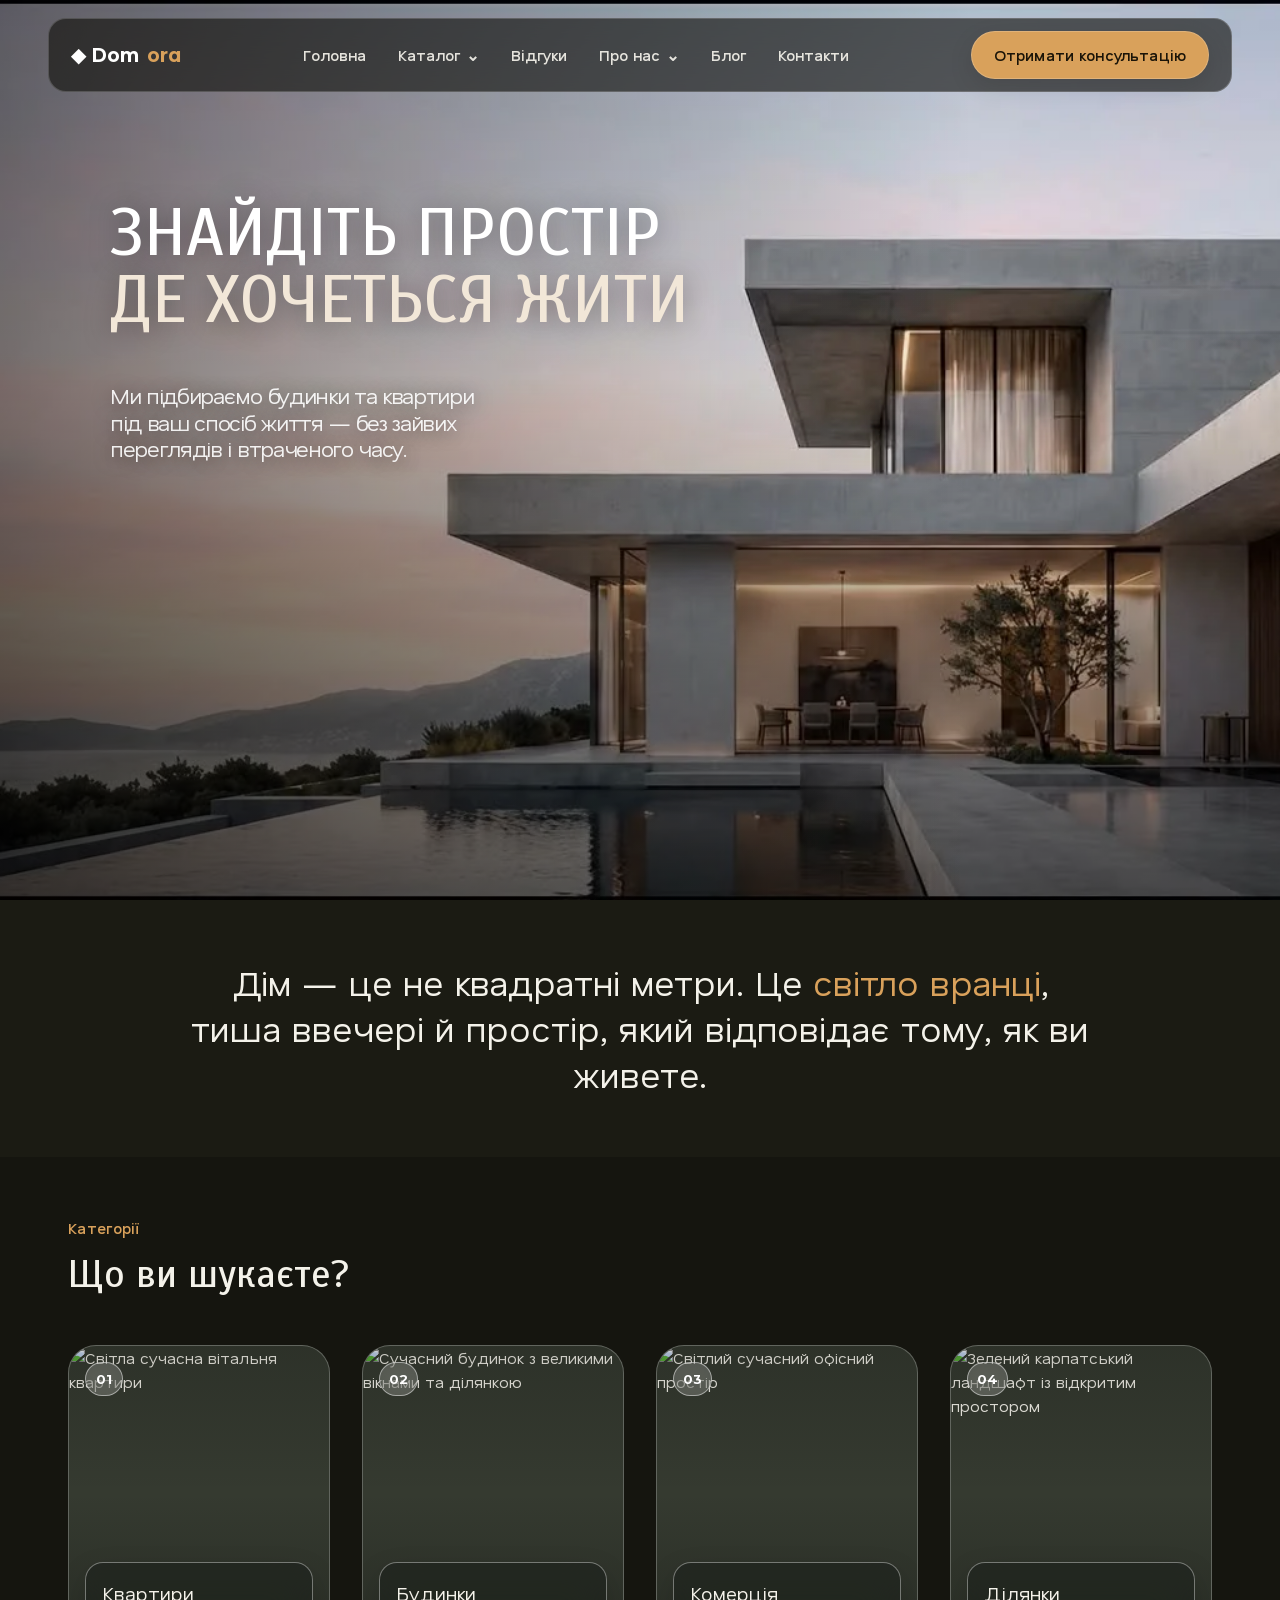
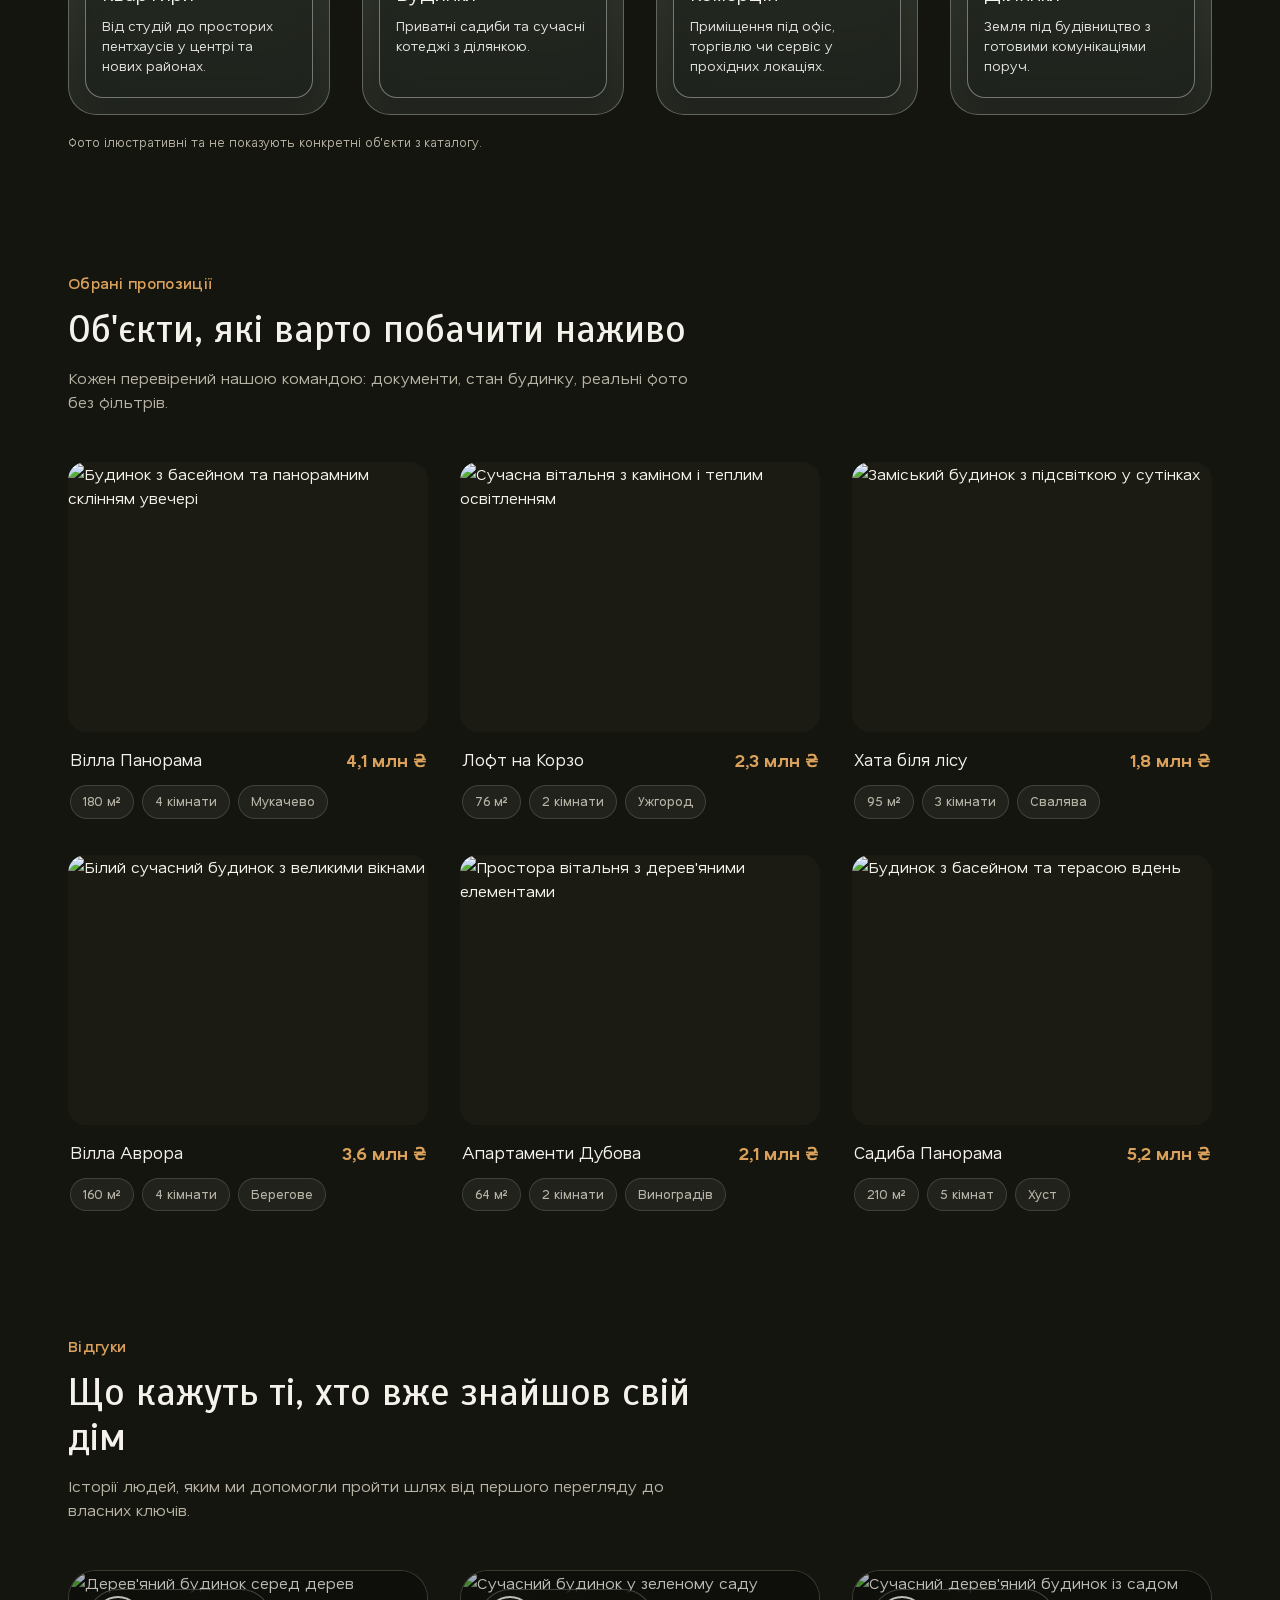
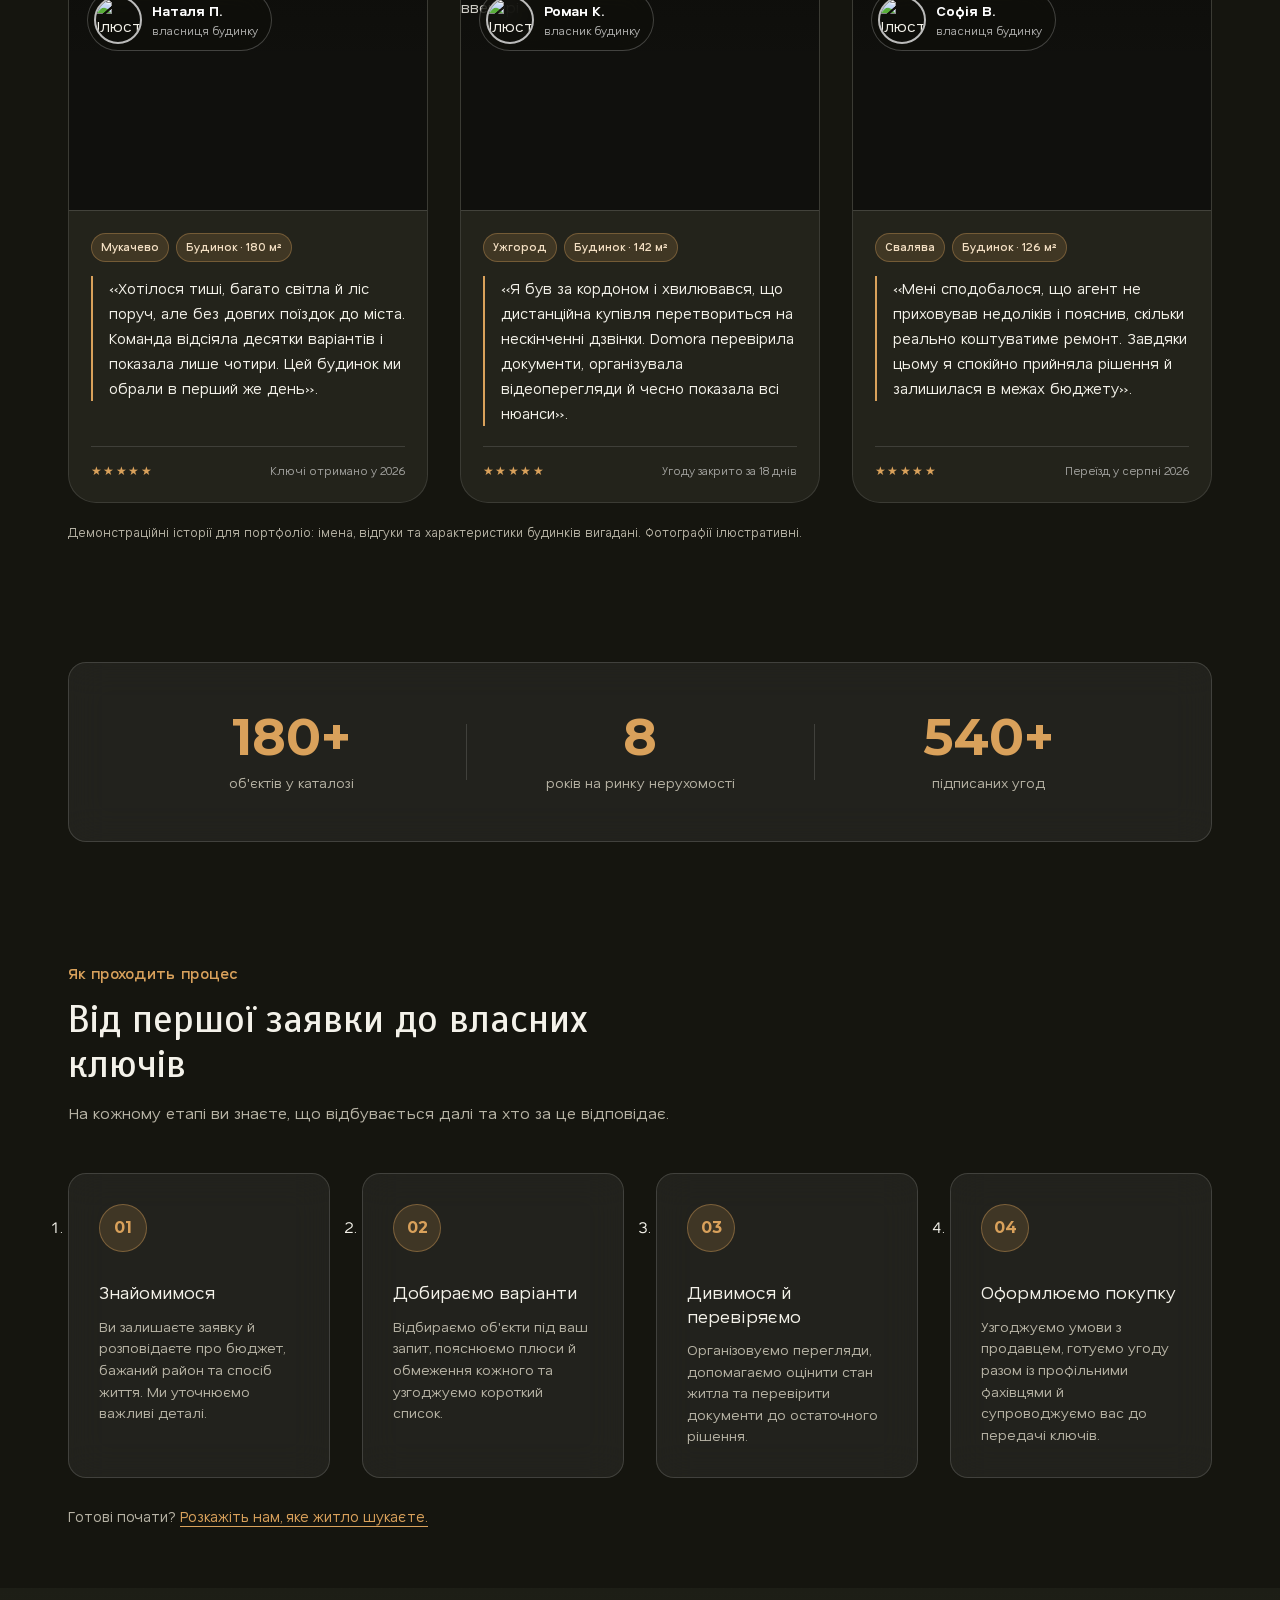
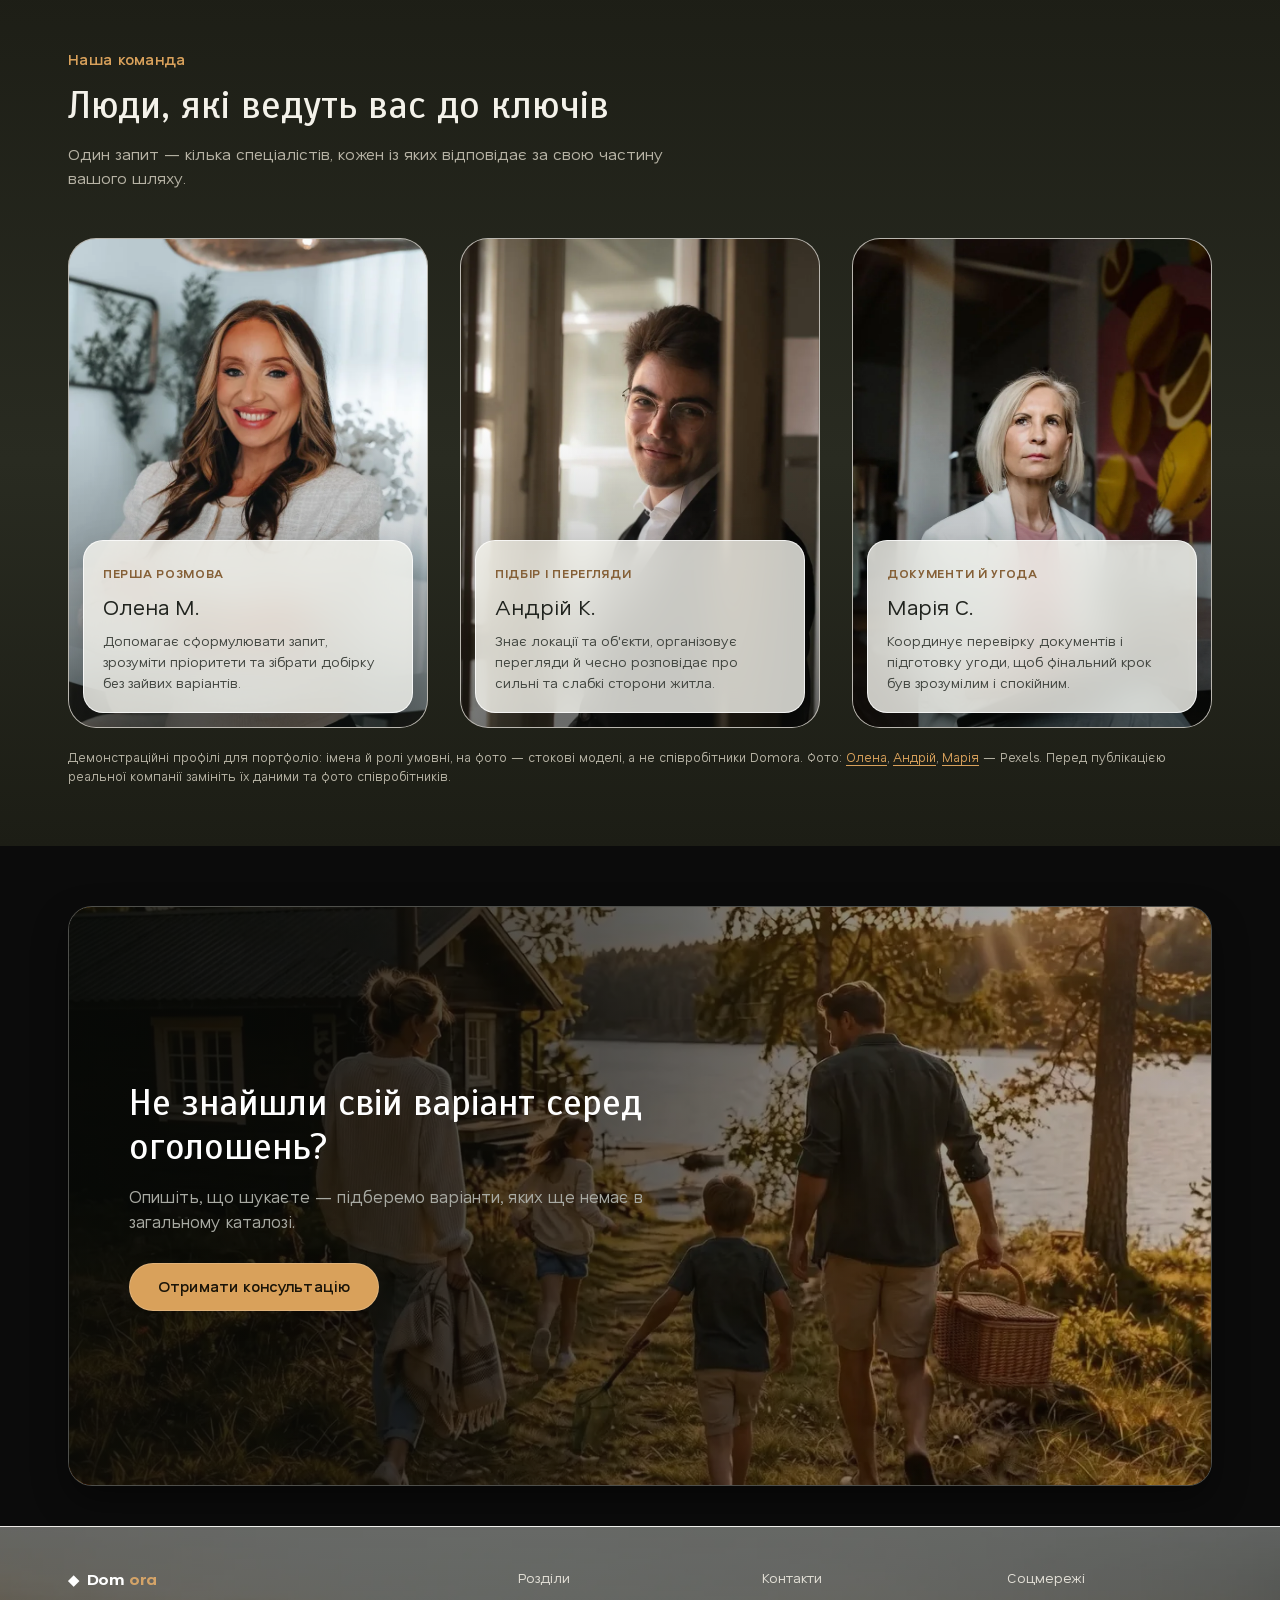
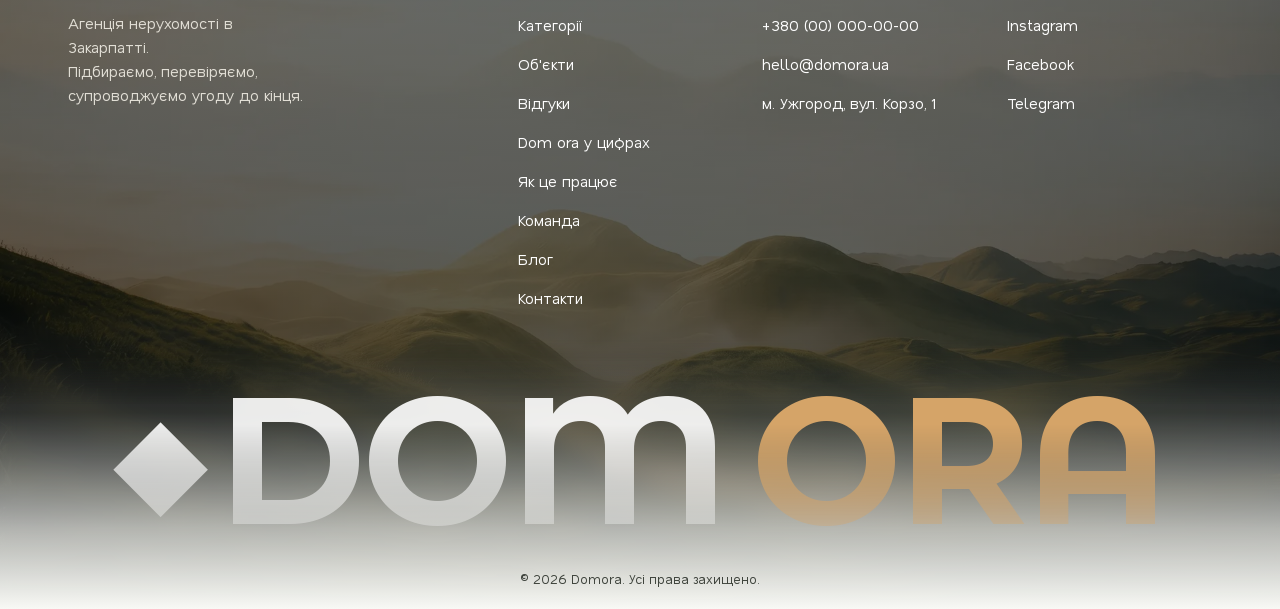
==== commit 6d56a035: "Оптимізація сайту V2" ====
--- a/index.html
+++ b/index.html
@@ -2,6 +2,9 @@
 <html lang="uk">
 <head>
 <meta charset="UTF-8">
+<meta http-equiv="Content-Security-Policy" content="upgrade-insecure-requests">
+<link rel="preload" as="font" href="scada-cyrillic.woff2" type="font/woff2" crossorigin>
+<link rel="preload" as="font" href="nata-cyrillic.woff2" type="font/woff2" crossorigin>
 <meta name="viewport" content="width=device-width, initial-scale=1.0">
 <link rel="icon" href="favicon.svg" type="image/svg+xml">
 <!-- TODO: замінити на окрему PNG-іконку 180×180 для iOS, коли вона буде готова. -->
@@ -18,14 +21,20 @@
 <meta name="twitter:card" content="summary_large_image">
 <!-- GA4: вставити тег тут після налаштування аналітики. -->
 <!-- Meta Pixel: вставити тут після налаштування аналітики. -->
-<link rel="preconnect" href="https://fonts.googleapis.com">
-<link rel="preconnect" href="https://fonts.gstatic.com" crossorigin>
-<link rel="preload" as="style" href="https://fonts.googleapis.com/css2?family=Montserrat+Alternates:wght@700&amp;family=Nata+Sans:wght@400;500;600;700&amp;family=Scada:wght@400&amp;display=swap" onload="this.onload=null;this.rel='stylesheet'">
-<noscript><link rel="stylesheet" href="https://fonts.googleapis.com/css2?family=Montserrat+Alternates:wght@700&amp;family=Nata+Sans:wght@400;500;600;700&amp;family=Scada:wght@400&amp;display=swap"></noscript>
 <link rel="preload" as="image" href="hero-poster.webp" fetchpriority="high">
-<link rel="stylesheet" href="inquiry.css">
+<link rel="preload" as="style" href="inquiry.css" onload="this.onload=null;this.rel='stylesheet'">
+<noscript><link rel="stylesheet" href="inquiry.css"></noscript>
 
 <style>
+/* Unmodified Google Fonts WOFF2 subsets. See bundled LICENSE-*.txt files. */
+@font-face{font-family:'Scada';font-style:normal;font-weight:400;font-display:swap;src:url('scada-cyrillic.woff2') format('woff2');unicode-range:U+0301,U+0400-045F,U+0490-0491,U+04B0-04B1,U+2116}
+@font-face{font-family:'Scada';font-style:normal;font-weight:400;font-display:swap;src:url('scada-latin.woff2') format('woff2');unicode-range:U+0000-00FF,U+0131,U+0152-0153,U+02BB-02BC,U+02C6,U+02DA,U+02DC,U+0304,U+0308,U+0329,U+2000-206F,U+20AC,U+2122,U+2191,U+2193,U+2212,U+2215,U+FEFF,U+FFFD}
+@font-face{font-family:'Nata Sans';font-style:normal;font-weight:400 700;font-display:swap;src:url('nata-cyrillic.woff2') format('woff2');unicode-range:U+0301,U+0400-045F,U+0490-0491,U+04B0-04B1,U+2116}
+@font-face{font-family:'Nata Sans';font-style:normal;font-weight:400 700;font-display:swap;src:url('nata-latin.woff2') format('woff2');unicode-range:U+0000-00FF,U+0131,U+0152-0153,U+02BB-02BC,U+02C6,U+02DA,U+02DC,U+0304,U+0308,U+0329,U+2000-206F,U+20AC,U+2122,U+2191,U+2193,U+2212,U+2215,U+FEFF,U+FFFD}
+@font-face{font-family:'Montserrat Alternates';font-style:normal;font-weight:700;font-display:swap;src:url('montserrat-cyrillic.woff2') format('woff2');unicode-range:U+0301,U+0400-045F,U+0490-0491,U+04B0-04B1,U+2116}
+@font-face{font-family:'Montserrat Alternates';font-style:normal;font-weight:700;font-display:swap;src:url('montserrat-latin.woff2') format('woff2');unicode-range:U+0000-00FF,U+0131,U+0152-0153,U+02BB-02BC,U+02C6,U+02DA,U+02DC,U+0304,U+0308,U+0329,U+2000-206F,U+20AC,U+2122,U+2191,U+2193,U+2212,U+2215,U+FEFF,U+FFFD}
+.site-footer.media-ready{background-image:var(--footer-image)}
+.end-cta-media.media-ready{background:var(--cta-background)}
 *, *::before, *::after { box-sizing: border-box; margin: 0; padding: 0; }
 
 :root {
@@ -445,7 +454,7 @@
   padding-inline:28px;
   white-space:nowrap;
 }
-.end-cta-media { position:absolute; inset:0; z-index:0; background:#25251e url('footer-poster.webp') center/cover no-repeat; }
+.end-cta-media { position:absolute; inset:0; z-index:0; --cta-background:#25251e url('footer-poster.webp') center/cover no-repeat; }
 .end-background-video { position:absolute; inset:0; width:100%; height:100%; object-fit:cover; object-position:center; pointer-events:none; }
 .site-footer {
   --end-muted:#e2dfd6;
@@ -456,7 +465,7 @@
   padding:40px 0 0;
   border-top:1px solid rgba(255,255,255,.12);
   background-color:#0b0b0b;
-  background-image:linear-gradient(180deg,rgba(5,8,6,.58),rgba(5,8,6,.67) 58%,rgba(5,8,6,.78)),url('footer-desktop.webp');
+  --footer-image:linear-gradient(180deg,rgba(5,8,6,.58),rgba(5,8,6,.67) 58%,rgba(5,8,6,.78)),url('footer-desktop.webp');
   background-size:cover;
   background-position:center bottom;
   background-repeat:no-repeat;
@@ -511,7 +520,7 @@
 
 @media (max-width:768px) {
   .site-footer {
-    background-image:linear-gradient(180deg,rgba(5,8,6,.60),rgba(5,8,6,.68) 58%,rgba(5,8,6,.80)),url('footer-mobile.webp');
+    --footer-image:linear-gradient(180deg,rgba(5,8,6,.60),rgba(5,8,6,.68) 58%,rgba(5,8,6,.80)),url('footer-mobile.webp');
     /* У файлі є затемнені бокові поля: масштабуємо центральний вертикальний кадр на всю ширину. */
     background-size:cover, 360% auto;
     background-position:center, center 20%;
@@ -598,6 +607,7 @@
   .testi-card .who .ph { width:42px; height:42px; }
 }
 </style>
+<noscript><style>.site-footer{background-image:var(--footer-image)}.end-cta-media{background:var(--cta-background)}</style></noscript>
 </head>
 <body>
 
@@ -646,7 +656,7 @@
 
 <main>
 <section id="hero">
-    <video id="bg-video" data-src="hero-video (1).mp4" poster="hero-poster.webp" muted loop playsinline preload="none" aria-hidden="true"></video>
+    <video id="bg-video" data-src="hero-video (1).mp4" data-mobile-src="hero-mobile-portrait.mp4" poster="hero-poster.webp" muted loop playsinline preload="none" aria-hidden="true"></video>
 
     <div id="hero-content">
       <h1 class="hero-title">
@@ -917,7 +927,7 @@
           <a href="mailto:hello@domora.ua" class="end-cta-link" data-inquiry>Отримати консультацію</a>
         </div>
         <div class="end-cta-media">
-          <video class="end-background-video" autoplay muted loop playsinline preload="none" poster="footer-poster.webp" aria-hidden="true" data-src="https://res.cloudinary.com/e0jqfgj9/video/upload/v1790438062/hailuo-03_Subtle_motion_photorealistic._The_family_walks_slowly_towards_the_water._The_tre-0_1.mp4"></video>
+          <video class="end-background-video" autoplay muted loop playsinline preload="none" data-poster="footer-poster.webp" aria-hidden="true" data-src="https://res.cloudinary.com/e0jqfgj9/video/upload/v1790438062/hailuo-03_Subtle_motion_photorealistic._The_family_walks_slowly_towards_the_water._The_tre-0_1.mp4"></video>
         </div>
       </div>
     </div>
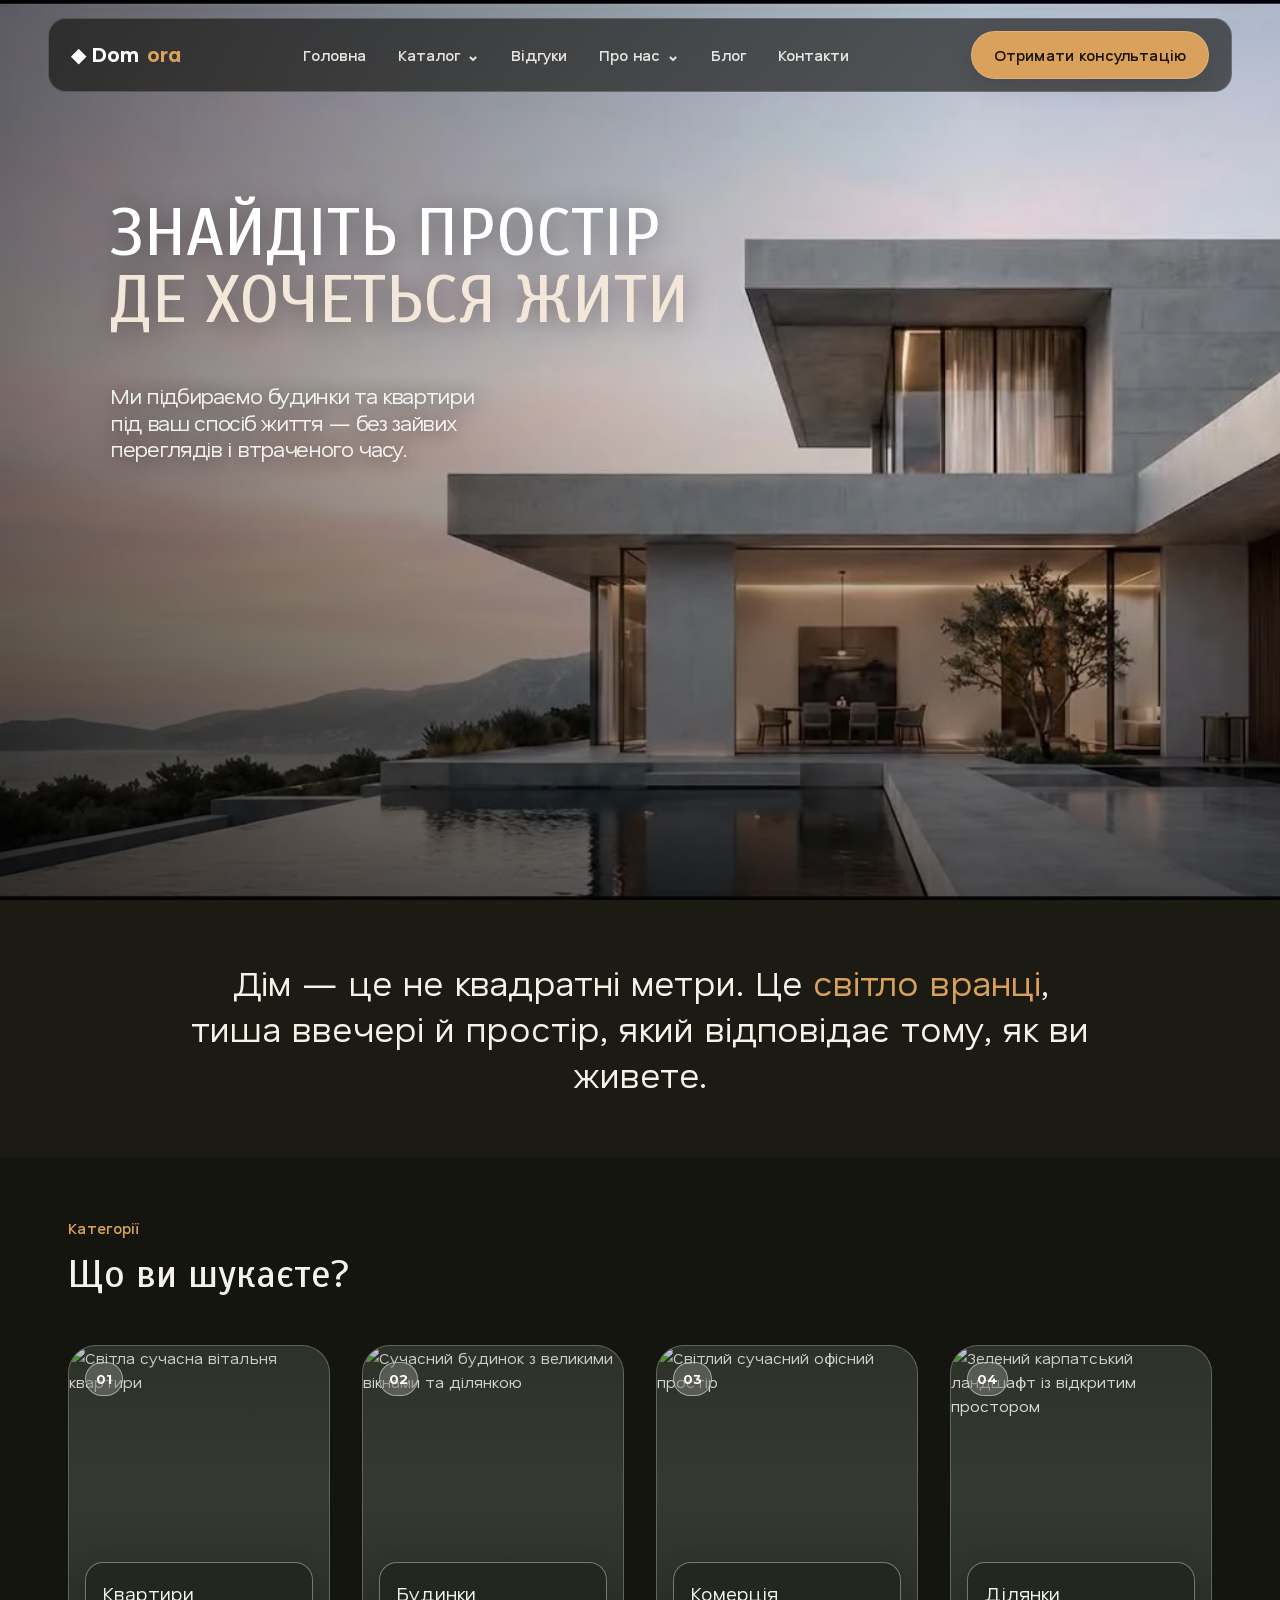
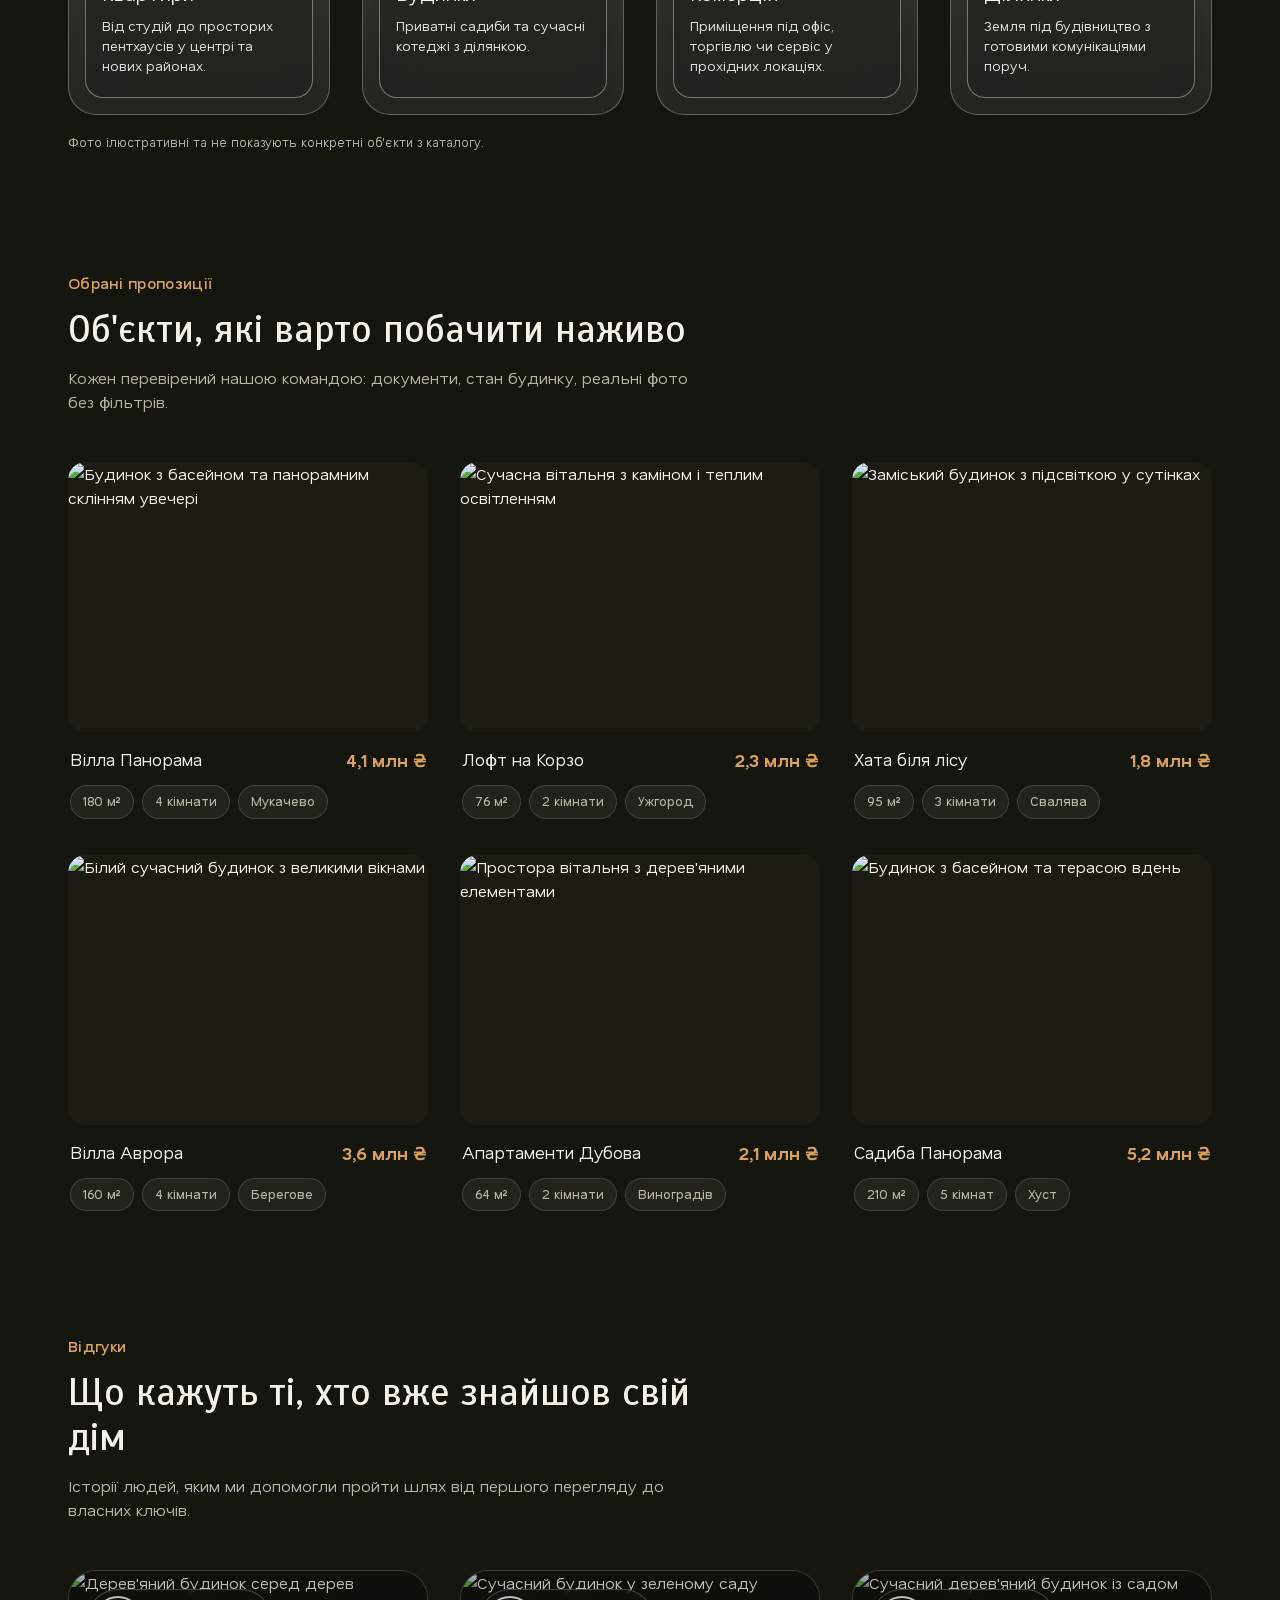
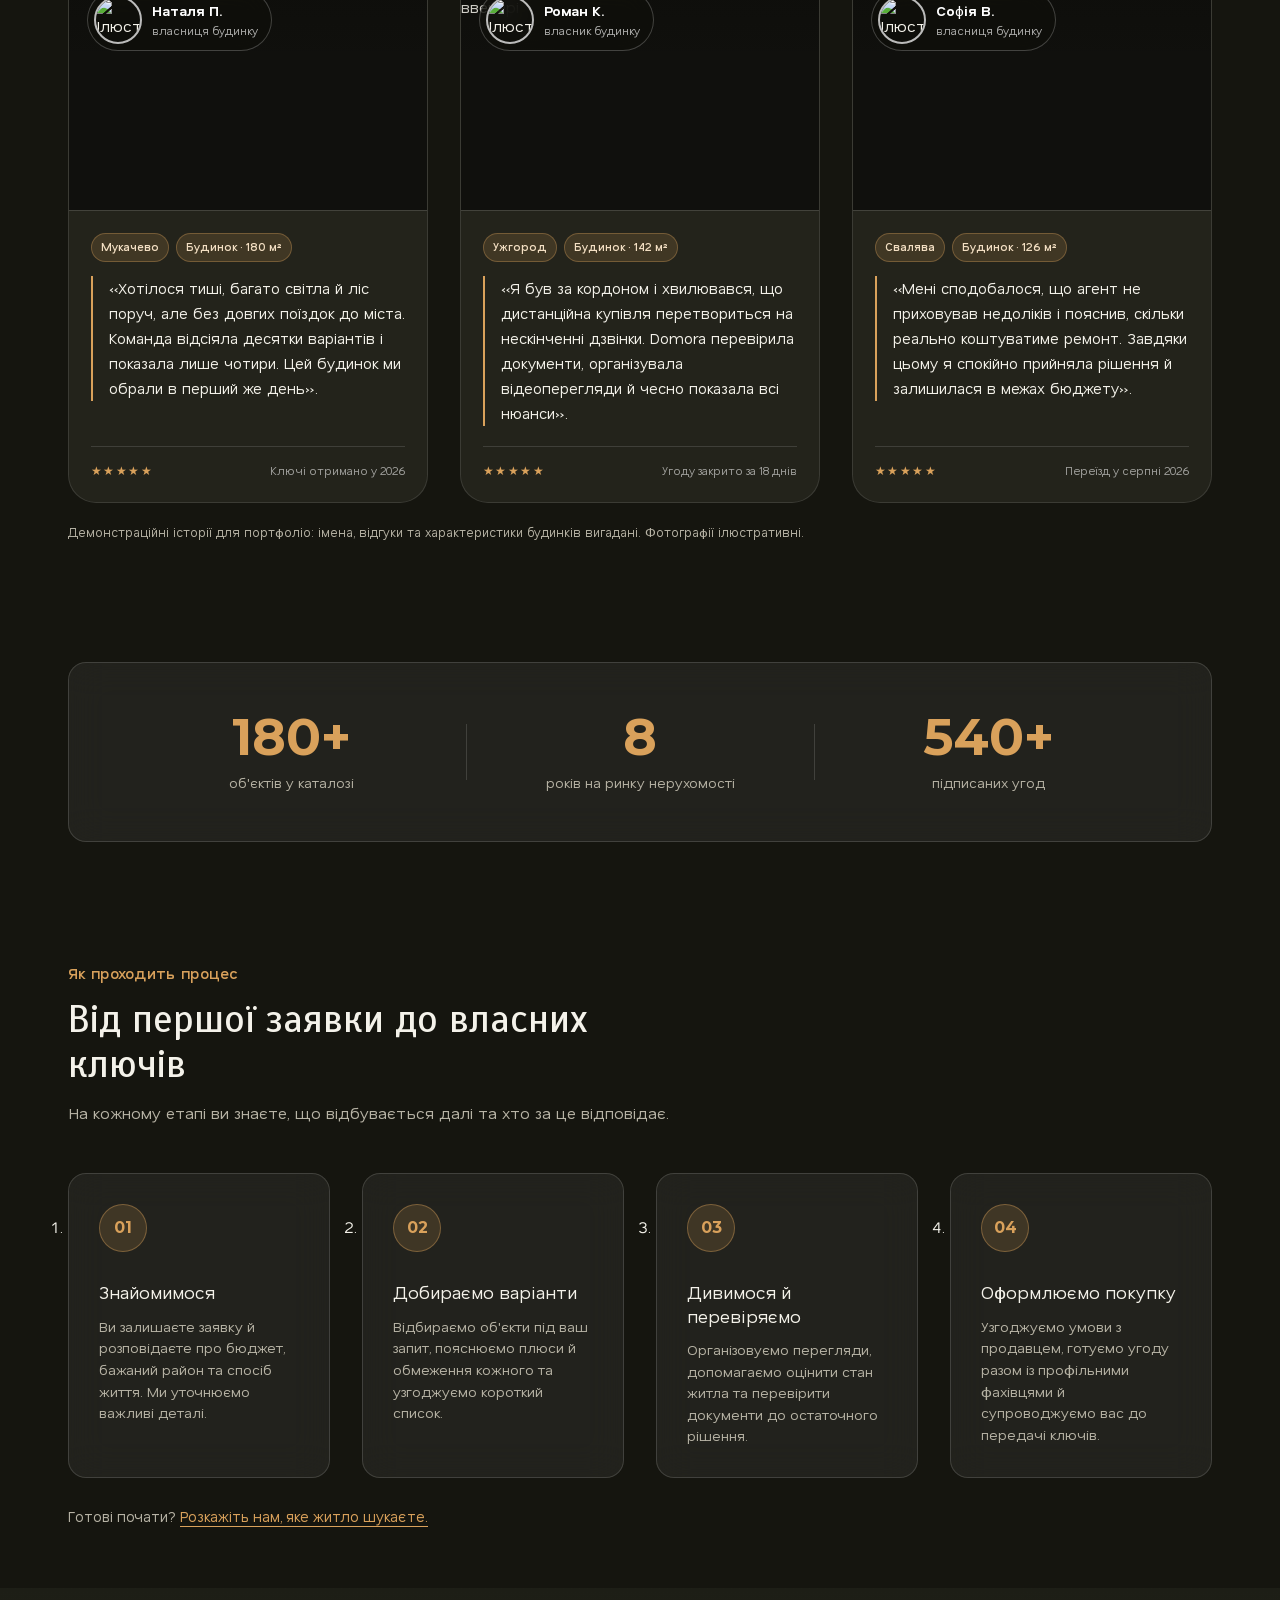
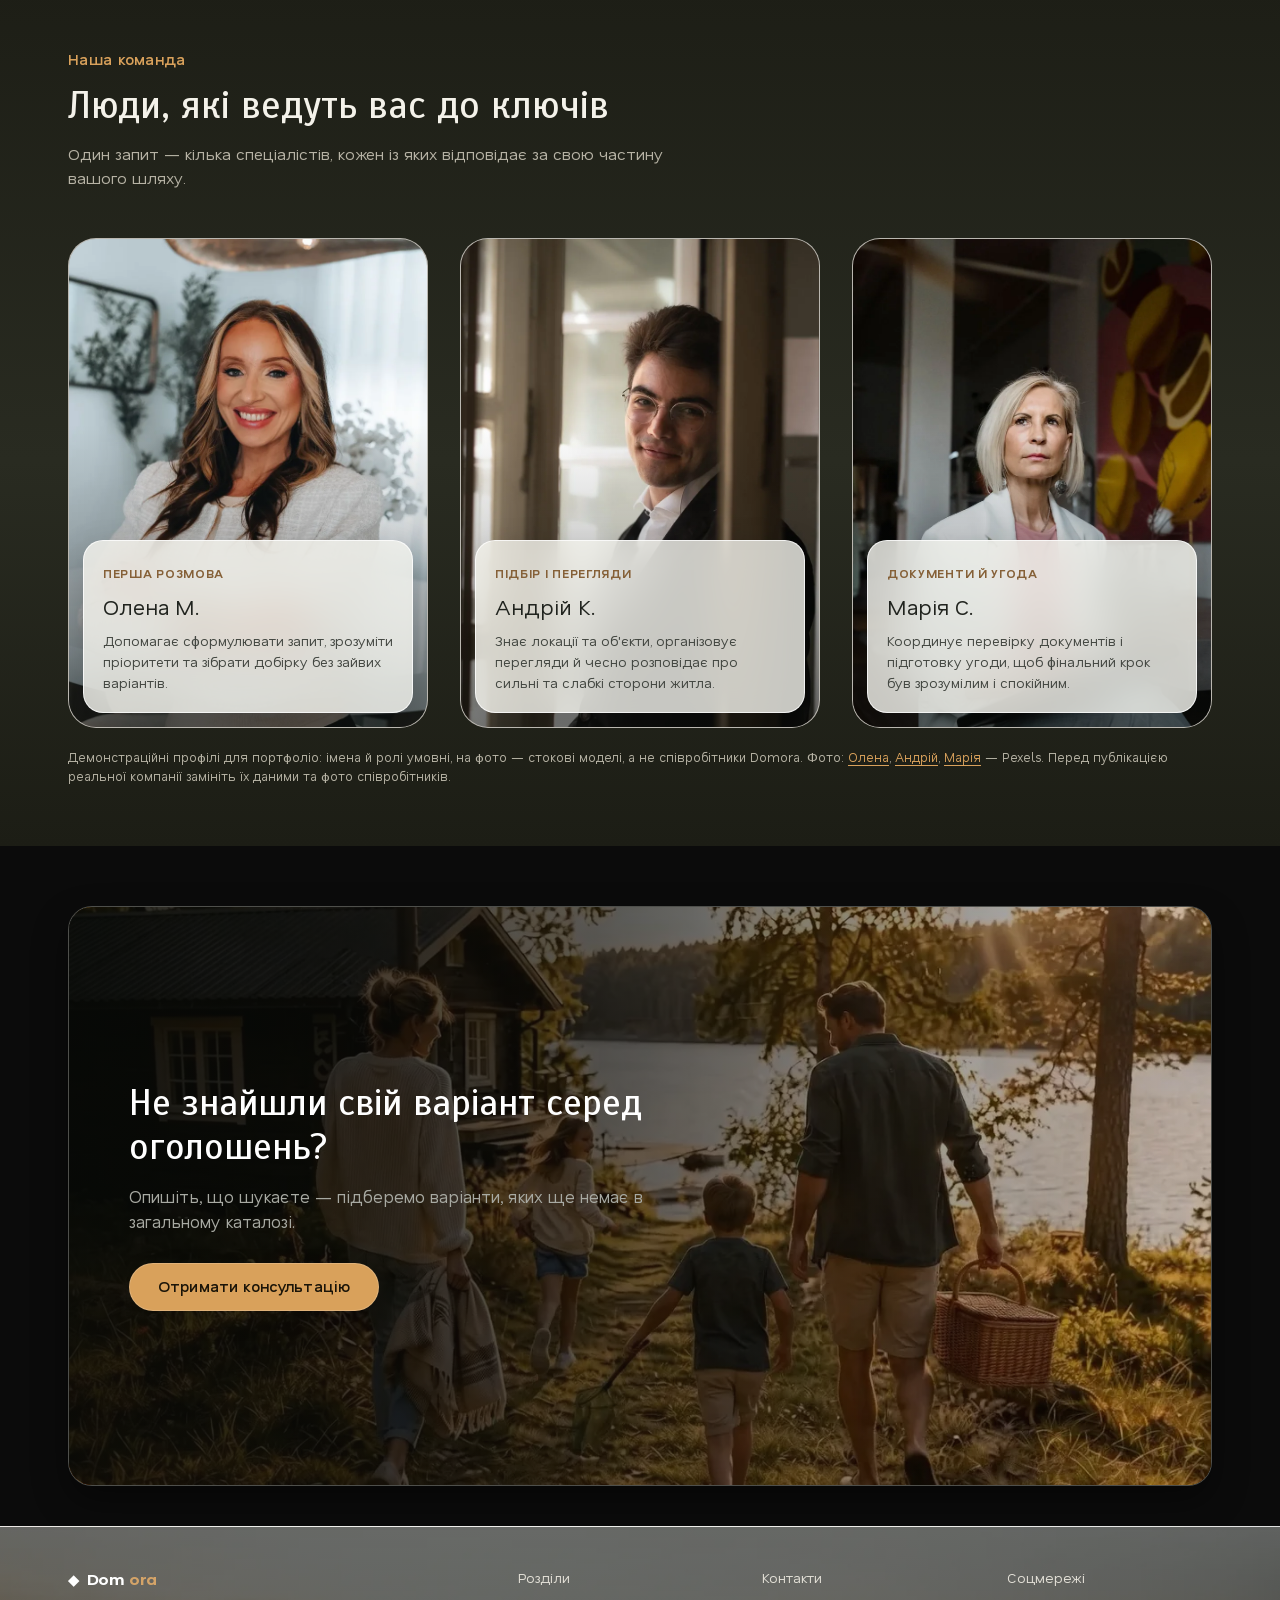
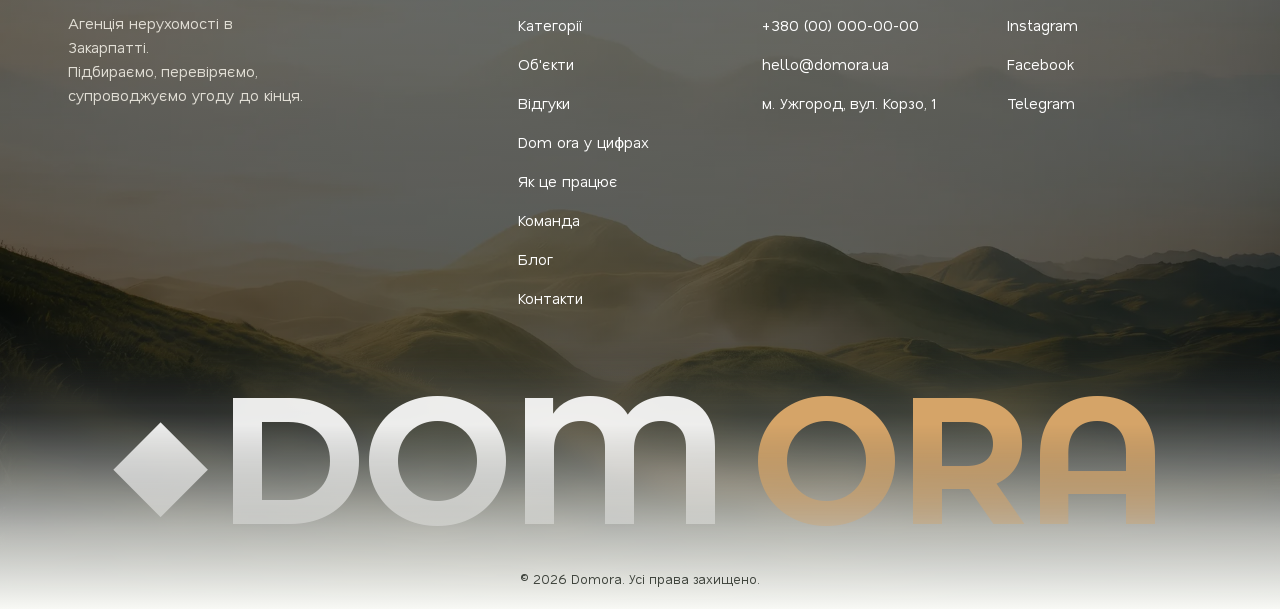
==== commit b3e43d0b: "Виправлення українських літер Ф/ф" ====
--- a/index.html
+++ b/index.html
@@ -29,7 +29,9 @@
 /* Unmodified Google Fonts WOFF2 subsets. See bundled LICENSE-*.txt files. */
 @font-face{font-family:'Scada';font-style:normal;font-weight:400;font-display:swap;src:url('scada-cyrillic.woff2') format('woff2');unicode-range:U+0301,U+0400-045F,U+0490-0491,U+04B0-04B1,U+2116}
 @font-face{font-family:'Scada';font-style:normal;font-weight:400;font-display:swap;src:url('scada-latin.woff2') format('woff2');unicode-range:U+0000-00FF,U+0131,U+0152-0153,U+02BB-02BC,U+02C6,U+02DA,U+02DC,U+0304,U+0308,U+0329,U+2000-206F,U+20AC,U+2122,U+2191,U+2193,U+2212,U+2215,U+FEFF,U+FFFD}
-@font-face{font-family:'Nata Sans';font-style:normal;font-weight:400 700;font-display:swap;src:url('nata-cyrillic.woff2') format('woff2');unicode-range:U+0301,U+0400-045F,U+0490-0491,U+04B0-04B1,U+2116}
+@font-face{font-family:'Nata Sans';font-style:normal;font-weight:400 700;font-display:swap;src:url('nata-cyrillic.woff2') format('woff2');unicode-range:U+0301,U+0400-0423,U+0425-0443,U+0445-045F,U+0490-0491,U+04B0-04B1,U+2116}
+/* Nata Sans has a hollow Ф/ф. Use Scada only for these Ukrainian glyphs. */
+@font-face{font-family:'Nata Sans';font-style:normal;font-weight:400 700;font-display:swap;src:url('scada-cyrillic.woff2') format('woff2');unicode-range:U+0424,U+0444}
 @font-face{font-family:'Nata Sans';font-style:normal;font-weight:400 700;font-display:swap;src:url('nata-latin.woff2') format('woff2');unicode-range:U+0000-00FF,U+0131,U+0152-0153,U+02BB-02BC,U+02C6,U+02DA,U+02DC,U+0304,U+0308,U+0329,U+2000-206F,U+20AC,U+2122,U+2191,U+2193,U+2212,U+2215,U+FEFF,U+FFFD}
 @font-face{font-family:'Montserrat Alternates';font-style:normal;font-weight:700;font-display:swap;src:url('montserrat-cyrillic.woff2') format('woff2');unicode-range:U+0301,U+0400-045F,U+0490-0491,U+04B0-04B1,U+2116}
 @font-face{font-family:'Montserrat Alternates';font-style:normal;font-weight:700;font-display:swap;src:url('montserrat-latin.woff2') format('woff2');unicode-range:U+0000-00FF,U+0131,U+0152-0153,U+02BB-02BC,U+02C6,U+02DA,U+02DC,U+0304,U+0308,U+0329,U+2000-206F,U+20AC,U+2122,U+2191,U+2193,U+2212,U+2215,U+FEFF,U+FFFD}
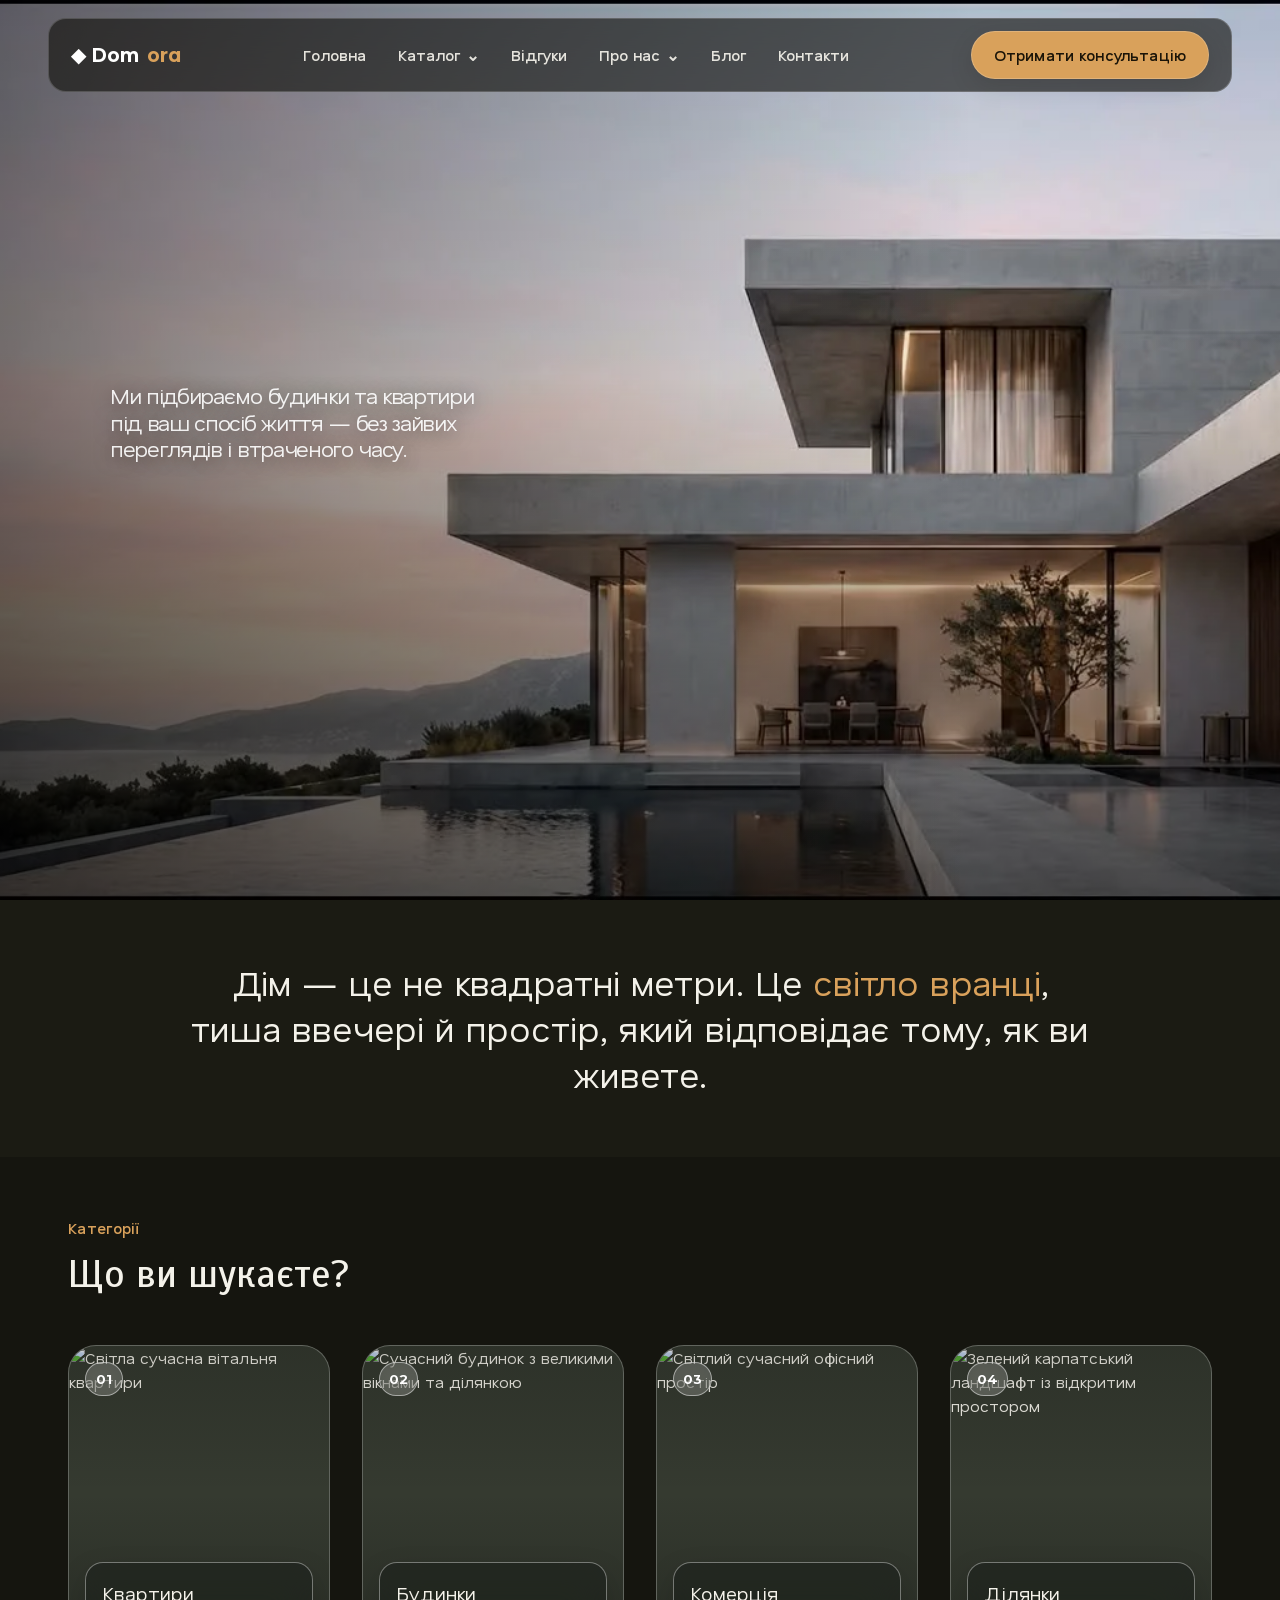
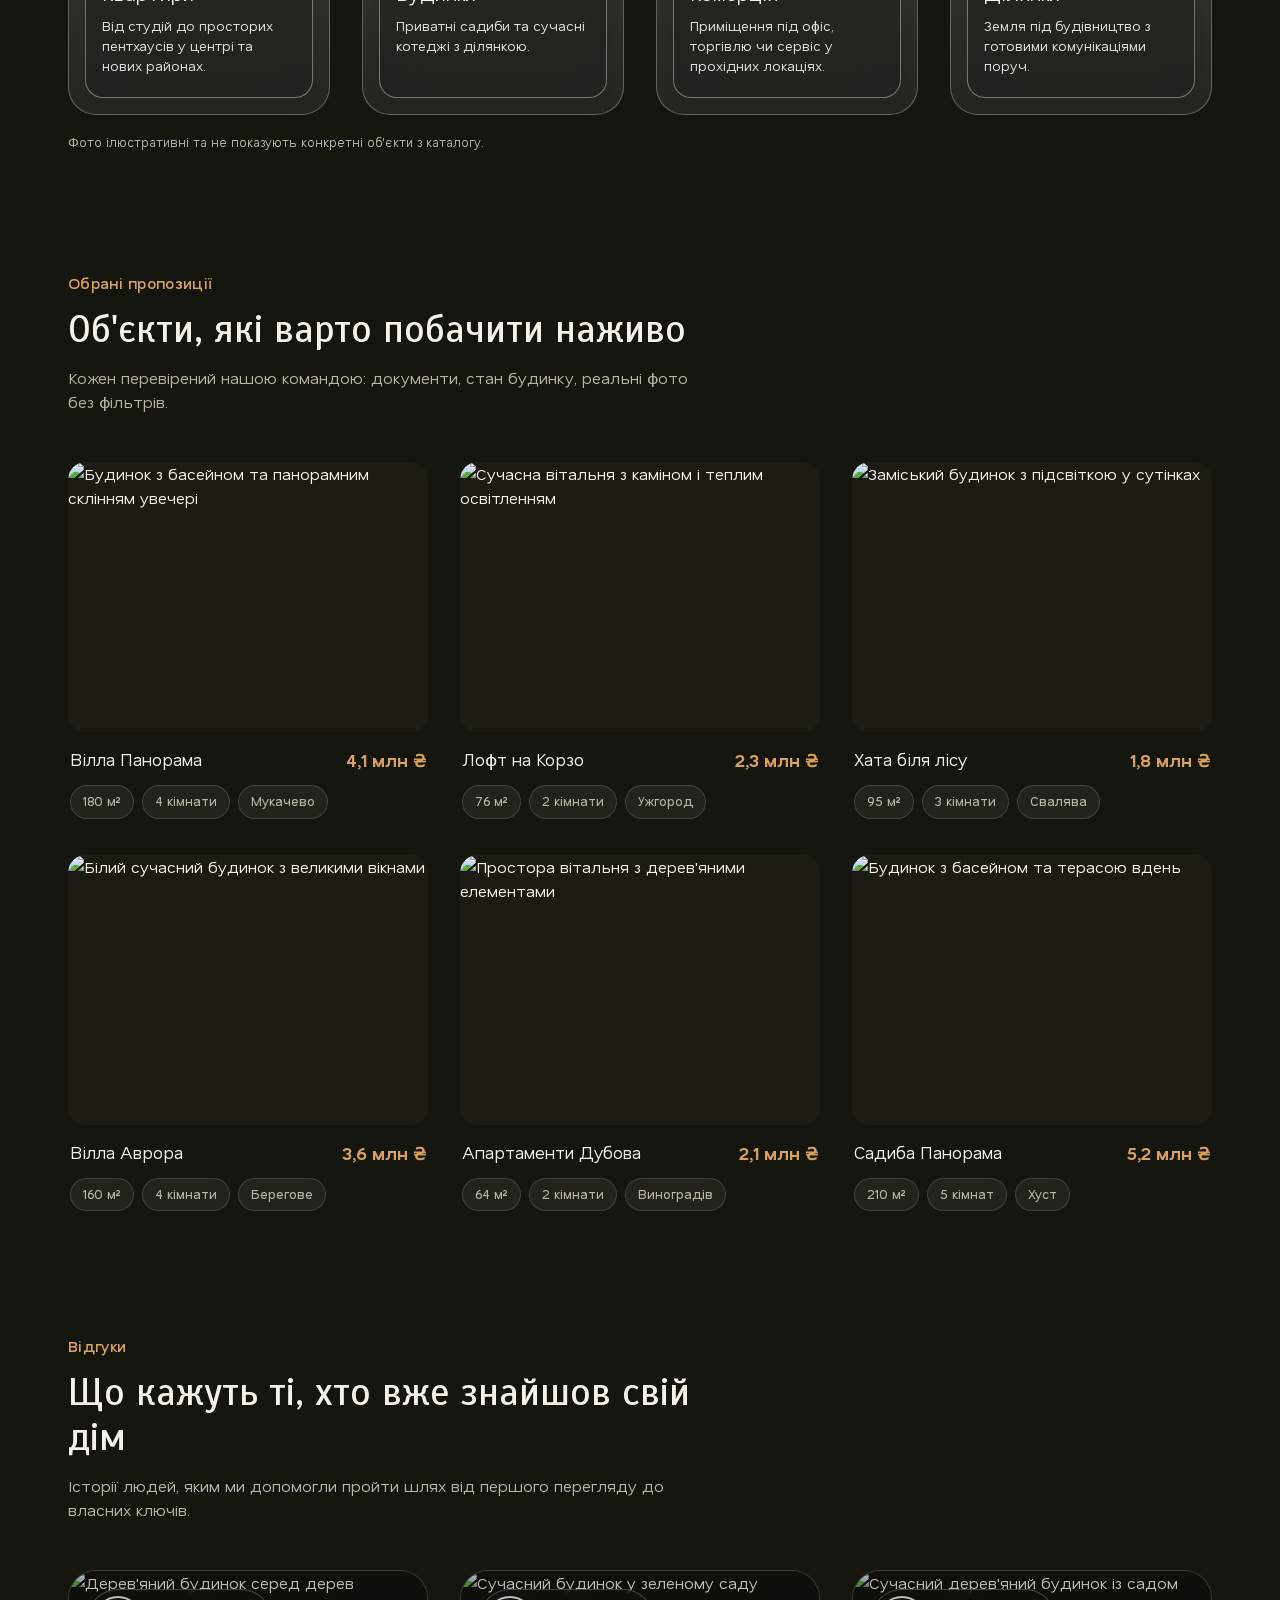
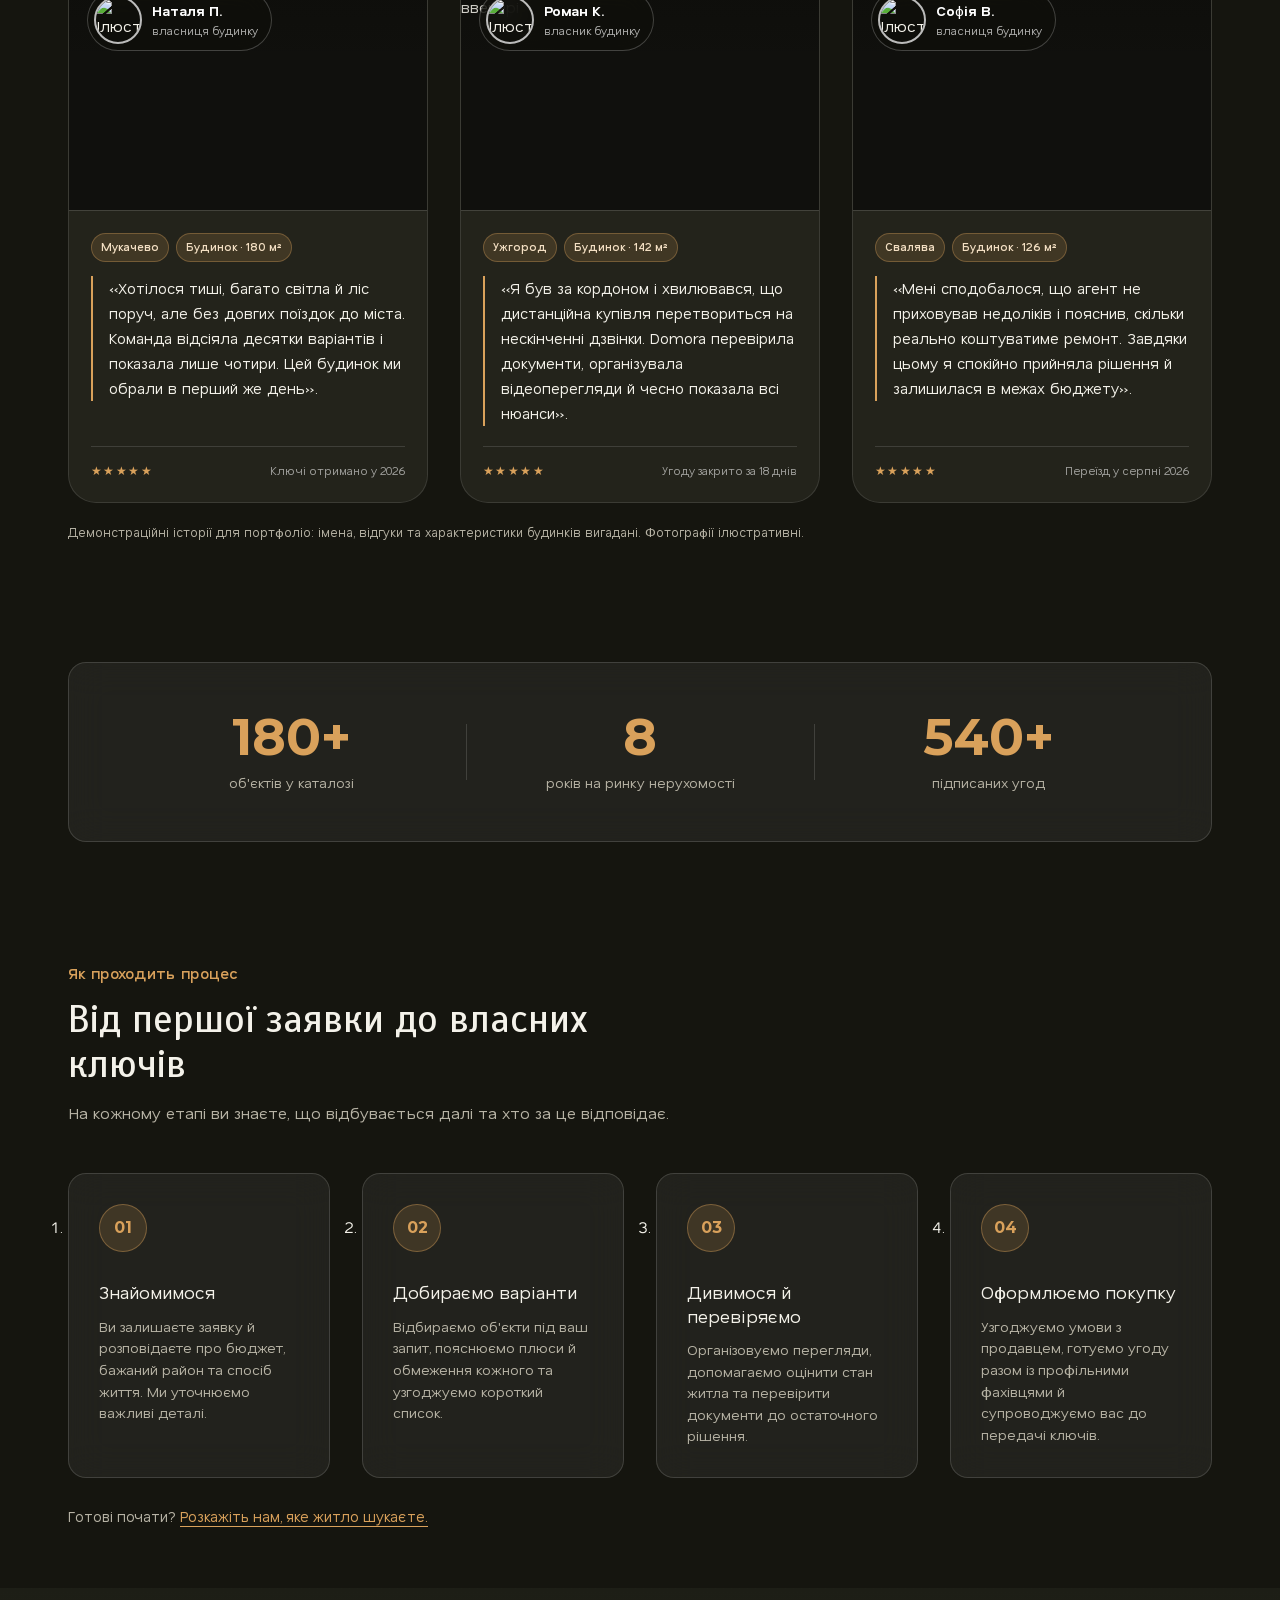
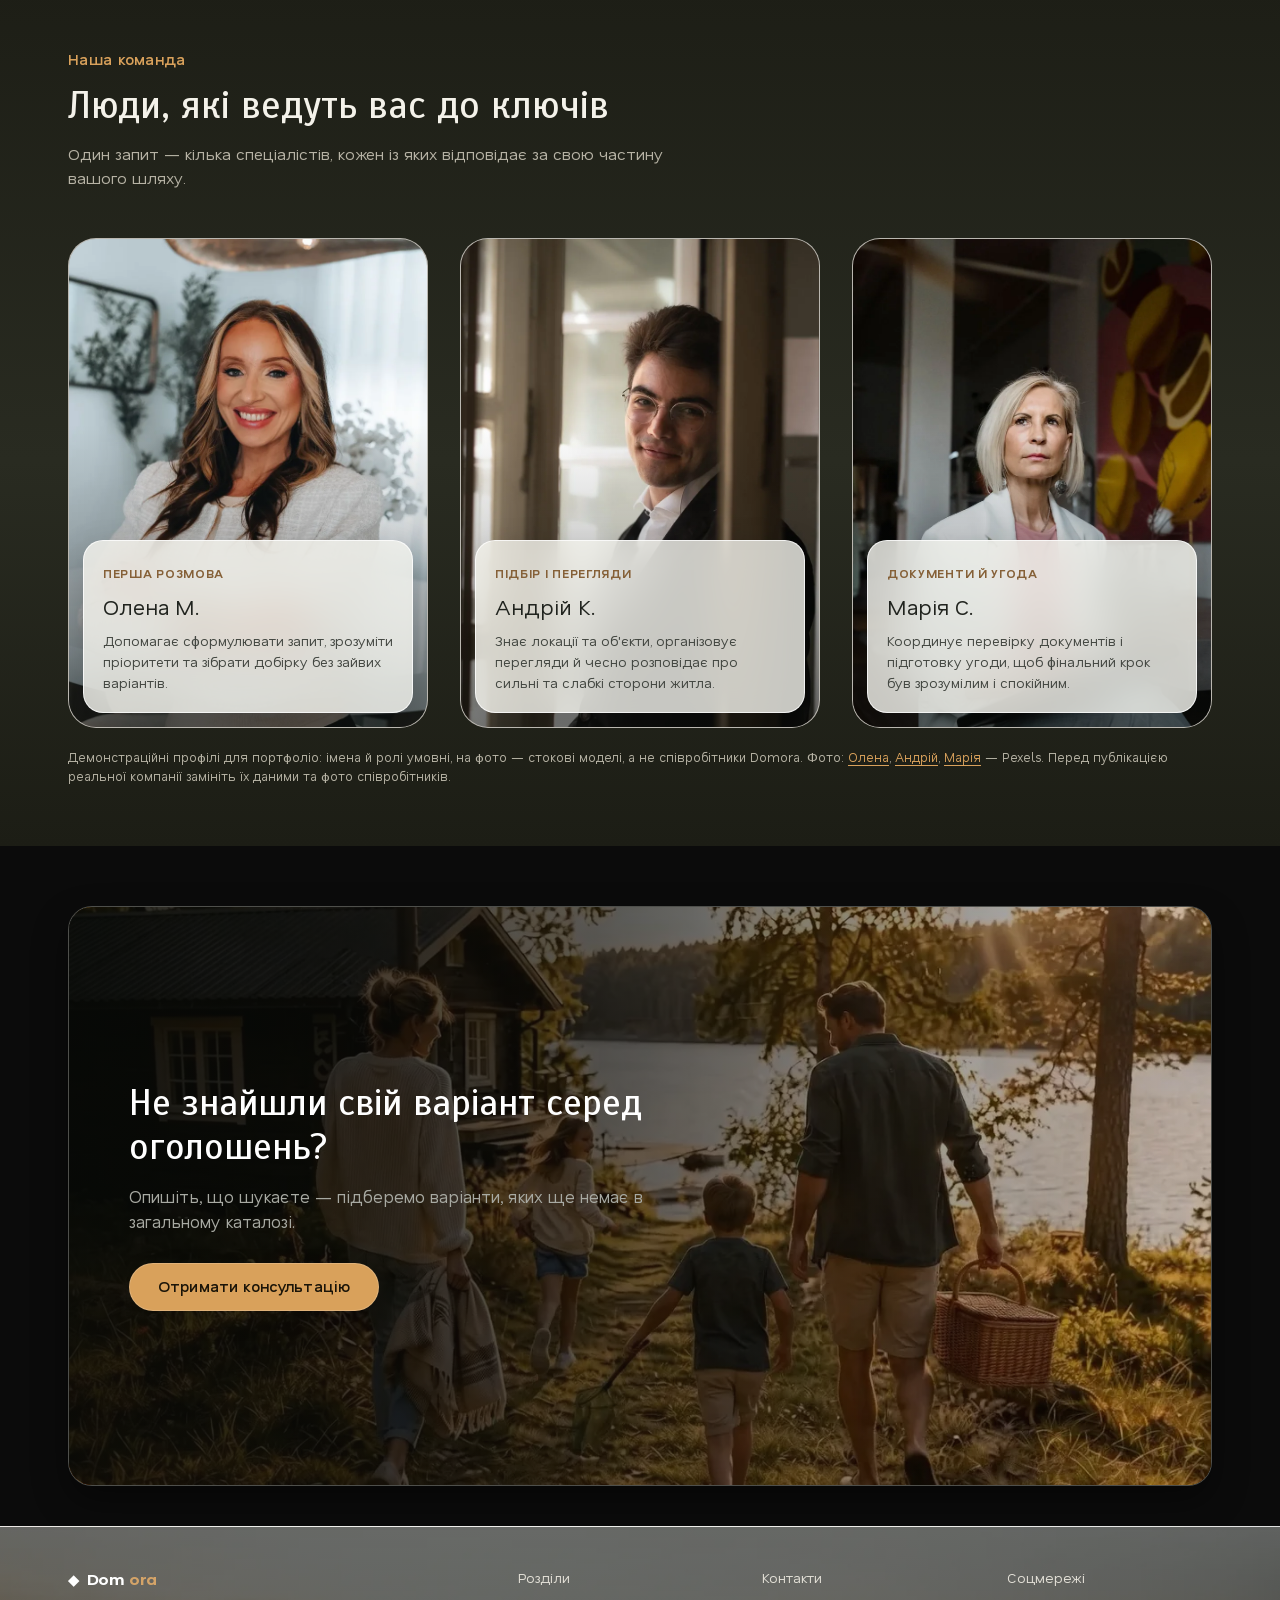
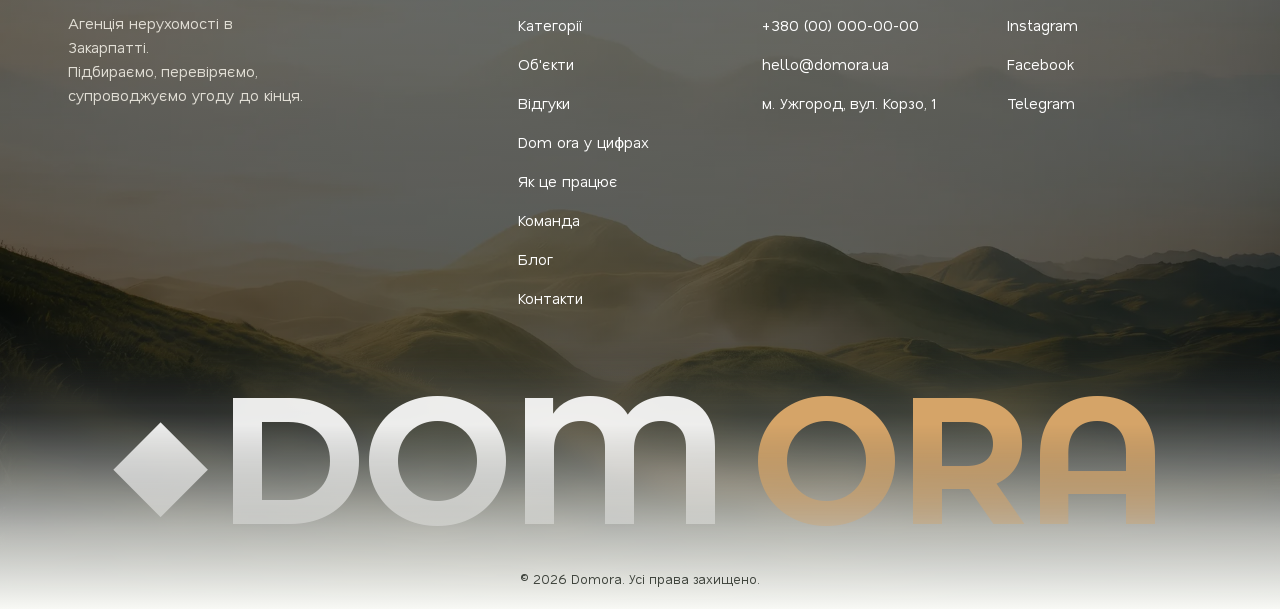
==== commit fea5bd3a: "Add files via upload" ====
--- a/index.html
+++ b/index.html
@@ -610,6 +610,8 @@
 }
 </style>
 <noscript><style>.site-footer{background-image:var(--footer-image)}.end-cta-media{background:var(--cta-background)}</style></noscript>
+<link rel="stylesheet" href="mobile-menu.css">
+<link rel="stylesheet" href="hero-tech-text.css">
 </head>
 <body>
 
@@ -634,26 +636,26 @@
       </ul>
     </nav>
     <a href="mailto:hello@domora.ua" class="btn btn-primary desktop-only" data-inquiry>Отримати консультацію</a>
-    <button class="burger" aria-label="Відкрити меню" onclick="document.getElementById('mmenu').classList.add('open')">
+    <button class="burger" aria-label="Відкрити меню">
       <svg viewBox="0 0 24 24" fill="none" stroke="currentColor" stroke-width="2"><line x1="3" y1="6" x2="21" y2="6"/><line x1="3" y1="12" x2="21" y2="12"/><line x1="3" y1="18" x2="21" y2="18"/></svg>
     </button>
   </div>
 </header>
 
 <nav class="mobile-menu" id="mmenu" aria-label="Мобільна навігація">
-  <button class="close" aria-label="Закрити меню" onclick="document.getElementById('mmenu').classList.remove('open')">
+  <button class="close" aria-label="Закрити меню">
     <svg viewBox="0 0 24 24" fill="none" stroke="currentColor" stroke-width="2" style="width:20px;margin:auto;"><line x1="4" y1="4" x2="20" y2="20"/><line x1="20" y1="4" x2="4" y2="20"/></svg>
   </button>
-  <a href="#hero" onclick="document.getElementById('mmenu').classList.remove('open')">Головна</a>
-  <a href="#categories" onclick="document.getElementById('mmenu').classList.remove('open')">Категорії</a>
-  <a href="#listings" onclick="document.getElementById('mmenu').classList.remove('open')">Об'єкти</a>
-  <a href="#testimonials" onclick="document.getElementById('mmenu').classList.remove('open')">Відгуки</a>
-  <a href="#about-stats" onclick="document.getElementById('mmenu').classList.remove('open')">Dom ora у цифрах</a>
-  <a href="#process" onclick="document.getElementById('mmenu').classList.remove('open')">Як це працює</a>
-  <a href="#team" onclick="document.getElementById('mmenu').classList.remove('open')">Команда</a>
-  <a href="blog.html" onclick="document.getElementById('mmenu').classList.remove('open')">Блог</a>
-  <a href="#contact" onclick="document.getElementById('mmenu').classList.remove('open')">Контакти</a>
-  <a href="mailto:hello@domora.ua" class="btn btn-primary" data-inquiry onclick="document.getElementById('mmenu').classList.remove('open')">Отримати консультацію</a>
+  <a href="#hero">Головна</a>
+  <a href="#categories">Категорії</a>
+  <a href="#listings">Об'єкти</a>
+  <a href="#testimonials">Відгуки</a>
+  <a href="#about-stats">Dom ora у цифрах</a>
+  <a href="#process">Як це працює</a>
+  <a href="#team">Команда</a>
+  <a href="blog.html">Блог</a>
+  <a href="#contact">Контакти</a>
+  <a href="mailto:hello@domora.ua" class="btn btn-primary" data-inquiry>Отримати консультацію</a>
 </nav>
 
 <main>
@@ -996,6 +998,9 @@
   </div>
 </dialog>
 
+<script src="mobile-menu.js" defer></script>
+<script src="click-spark.js" defer></script>
+<script src="hero-tech-text.js" defer></script>
 <script src="media.js" defer></script>
 <script src="inquiry.js" defer></script>
 </body>
--- a/inquiry.css
+++ b/inquiry.css
@@ -34,8 +34,24 @@
 .inquiry-note, .inquiry-status { color:var(--text-secondary); font-size:.8rem; line-height:1.4; }
 .inquiry-status:not(:empty) { color:var(--accent); }
 @media (max-width:640px) {
-  .inquiry-dialog { top:0; left:0; right:0; bottom:0; width:100%; height:100dvh; max-height:100dvh; transform:none; border:0; border-radius:0; }
-  .inquiry-layout { grid-template-columns:1fr; }
-  .inquiry-image { height:160px; min-height:0; }
-  .inquiry-body { padding:26px 22px max(30px,env(safe-area-inset-bottom)); }
+  .inquiry-dialog {
+    inset:0; margin:0; width:100%; max-width:none;
+    height:100vh; height:100dvh; max-height:none;
+    transform:none; border:0; border-radius:0; box-shadow:none;
+    overflow-y:auto; overflow-x:hidden; overscroll-behavior-y:contain;
+    -webkit-overflow-scrolling:touch;
+  }
+  .inquiry-layout { display:flex; flex-direction:column; min-height:100%; }
+  .inquiry-image { flex:none; height:clamp(200px,32svh,300px); min-height:0; }
+  .inquiry-body {
+    flex:1; min-width:0;
+    padding:26px max(22px,env(safe-area-inset-right)) max(30px,env(safe-area-inset-bottom)) max(22px,env(safe-area-inset-left));
+  }
+  .inquiry-body h2 { margin-right:0; overflow-wrap:anywhere; }
+  .inquiry-close {
+    position:fixed; z-index:2;
+    top:max(12px,env(safe-area-inset-top)); right:max(12px,env(safe-area-inset-right));
+    width:44px; height:44px; background:rgba(15,15,10,.85); color:#fff;
+  }
+  .inquiry-form input { min-width:0; font-size:16px; }
 }
--- a/inquiry.css
+++ b/inquiry.css
@@ -34,8 +34,24 @@
 .inquiry-note, .inquiry-status { color:var(--text-secondary); font-size:.8rem; line-height:1.4; }
 .inquiry-status:not(:empty) { color:var(--accent); }
 @media (max-width:640px) {
-  .inquiry-dialog { top:0; left:0; right:0; bottom:0; width:100%; height:100dvh; max-height:100dvh; transform:none; border:0; border-radius:0; }
-  .inquiry-layout { grid-template-columns:1fr; }
-  .inquiry-image { height:160px; min-height:0; }
-  .inquiry-body { padding:26px 22px max(30px,env(safe-area-inset-bottom)); }
+  .inquiry-dialog {
+    inset:0; margin:0; width:100%; max-width:none;
+    height:100vh; height:100dvh; max-height:none;
+    transform:none; border:0; border-radius:0; box-shadow:none;
+    overflow-y:auto; overflow-x:hidden; overscroll-behavior-y:contain;
+    -webkit-overflow-scrolling:touch;
+  }
+  .inquiry-layout { display:flex; flex-direction:column; min-height:100%; }
+  .inquiry-image { flex:none; height:clamp(200px,32svh,300px); min-height:0; }
+  .inquiry-body {
+    flex:1; min-width:0;
+    padding:26px max(22px,env(safe-area-inset-right)) max(30px,env(safe-area-inset-bottom)) max(22px,env(safe-area-inset-left));
+  }
+  .inquiry-body h2 { margin-right:0; overflow-wrap:anywhere; }
+  .inquiry-close {
+    position:fixed; z-index:2;
+    top:max(12px,env(safe-area-inset-top)); right:max(12px,env(safe-area-inset-right));
+    width:44px; height:44px; background:rgba(15,15,10,.85); color:#fff;
+  }
+  .inquiry-form input { min-width:0; font-size:16px; }
 }
--- a/mobile-menu.css
+++ b/mobile-menu.css
@@ -0,0 +1,31 @@
+/* Lightweight jelly motion, adapted for navigation rather than radio inputs. */
+.mobile-menu {
+  display:flex; visibility:hidden; pointer-events:none; opacity:0;
+  padding: max(82px, env(safe-area-inset-top)) 28px max(28px, env(safe-area-inset-bottom));
+  gap:12px; transition:opacity 200ms ease, visibility 200ms;
+}
+.mobile-menu.open { visibility:visible; pointer-events:auto; opacity:1; }
+.mobile-menu a:not(.btn) {
+  display:flex; align-items:center; justify-content:center;
+  width:min(100%,340px); min-height:48px; flex-shrink:0;
+  padding:10px 18px; border-radius:28px;
+  background:rgba(255,255,255,.07); border:1px solid rgba(255,255,255,.1);
+  font-size:clamp(1rem,4.3vw,1.2rem); line-height:1.25;
+}
+.mobile-menu a[aria-current]:not(.btn) { background:var(--accent); color:#1a1408; }
+.mobile-menu a { transform-origin:center; }
+.mobile-menu a:focus-visible, .mobile-menu .close:focus-visible { outline:2px solid var(--accent); outline-offset:4px; }
+.mobile-menu .close { display:flex; align-items:center; justify-content:center; border-radius:50%; background:rgba(255,255,255,.07); }
+.mobile-menu .btn { margin-top:8px; flex-shrink:0; }
+.mobile-menu.open a { animation:menu-jelly 580ms both; animation-delay:calc(var(--menu-order,0) * 22ms); }
+@keyframes menu-jelly {
+  0% { opacity:0; transform:translateY(-16px) scale(.86, .72); }
+  38% { opacity:1; transform:translateY(3px) scale(1.06,.94); }
+  62% { transform:translateY(-2px) scale(.98,1.035); }
+  82% { transform:translateY(1px) scale(1.015,.99); }
+  100% { opacity:1; transform:none; }
+}
+@media (prefers-reduced-motion:reduce) {
+  .mobile-menu { transition:none; }
+  .mobile-menu.open a { animation:none; }
+}
--- a/hero-tech-text.css
+++ b/hero-tech-text.css
@@ -0,0 +1,11 @@
+.hero-title { position:relative; }
+.hero-title .tech-glyph { color:inherit; font:inherit; letter-spacing:inherit; }
+.hero-title .tech-text-canvas {
+  position:absolute; inset:-32px; width:calc(100% + 64px); height:calc(100% + 64px);
+  display:block; visibility:hidden; pointer-events:none;
+}
+.hero-title.tech-ready .tech-glyph { visibility:hidden; }
+@media (prefers-reduced-motion:reduce) {
+  .hero-title.tech-ready .tech-glyph { visibility:visible; }
+  .hero-title .tech-text-canvas { display:none; }
+}
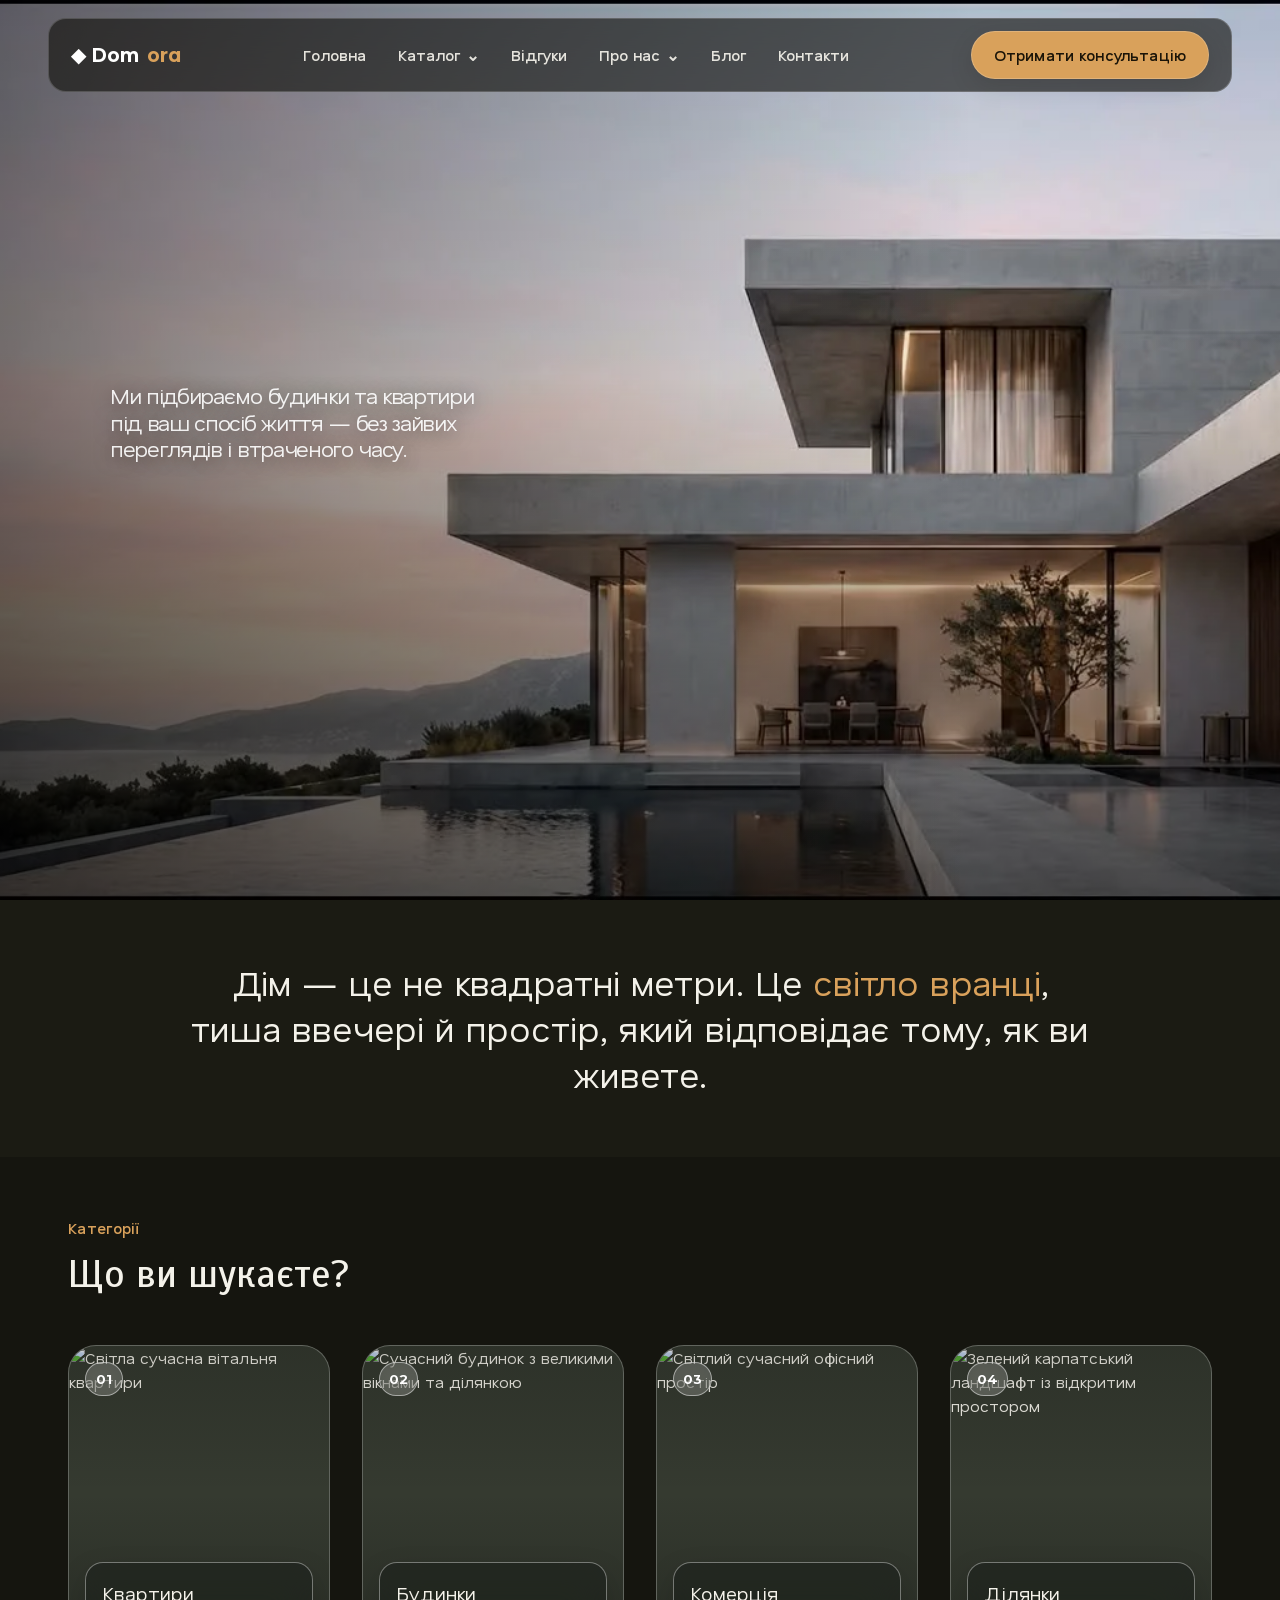
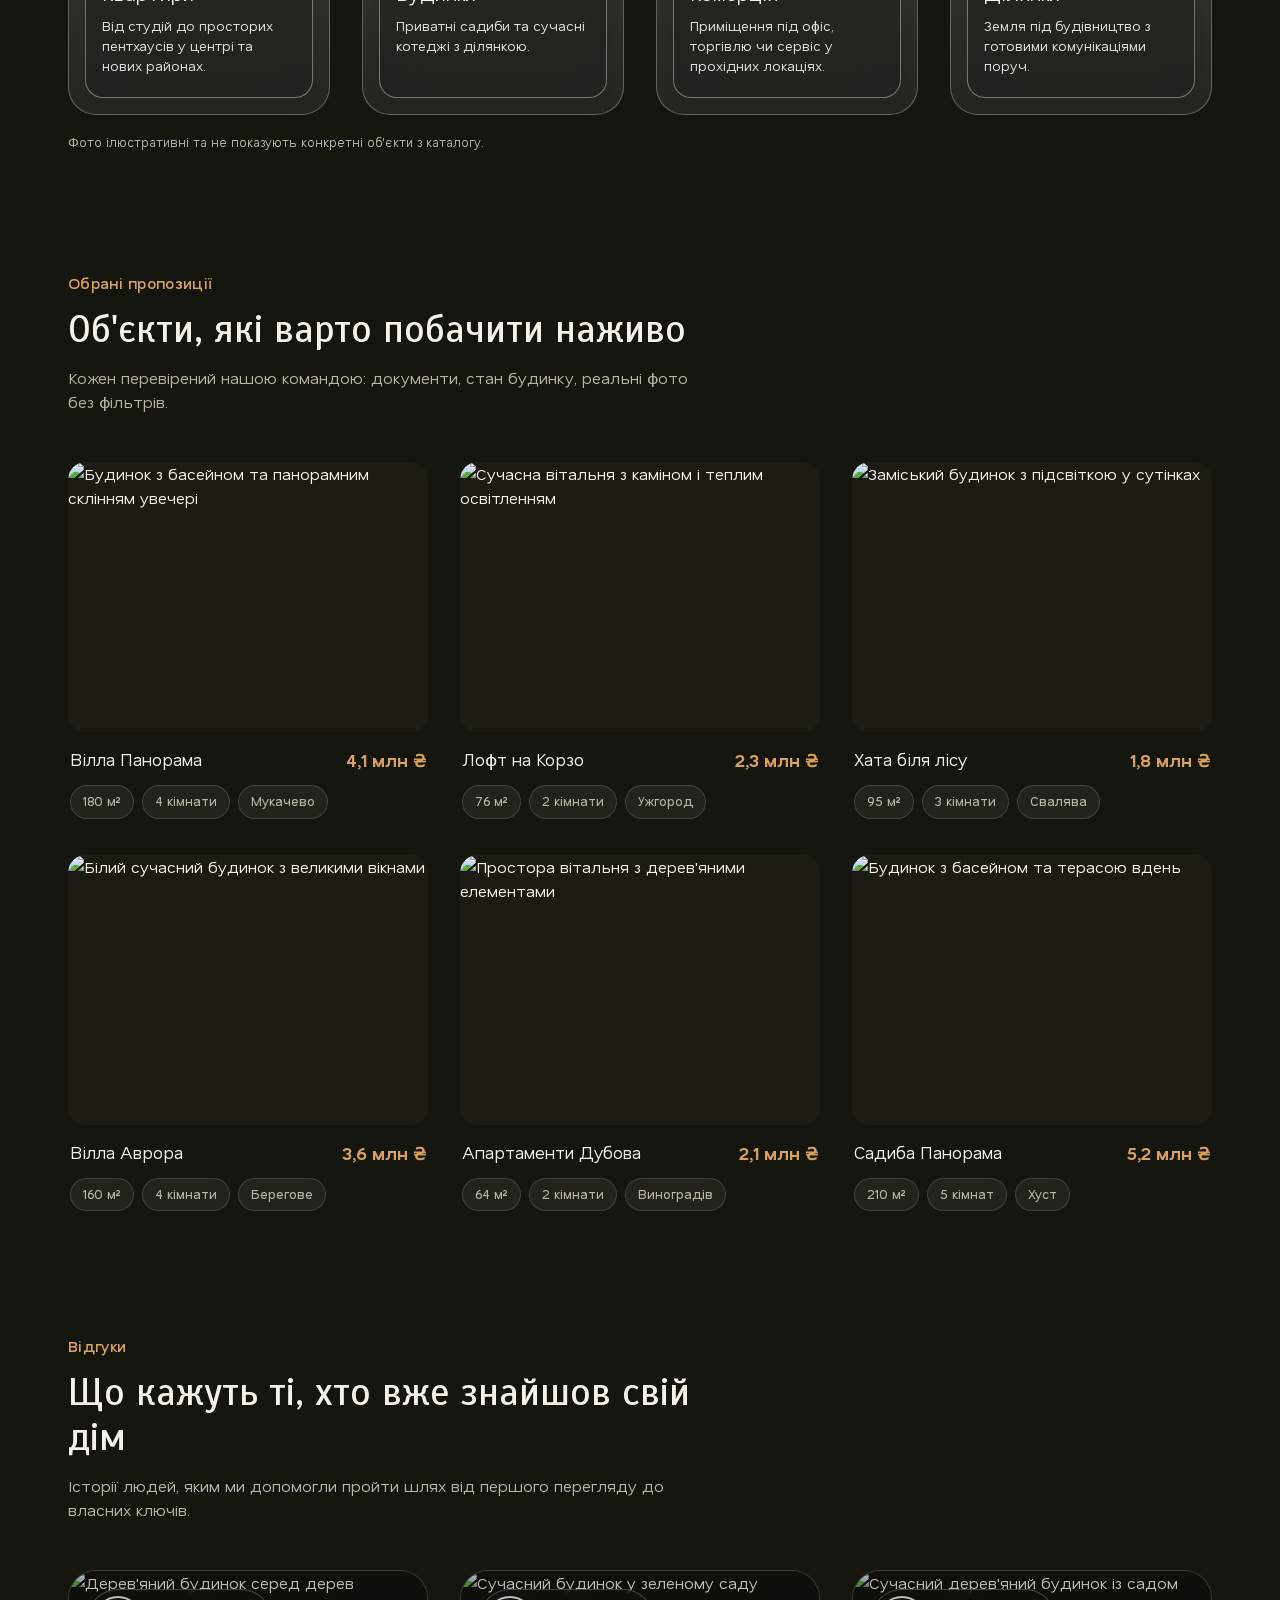
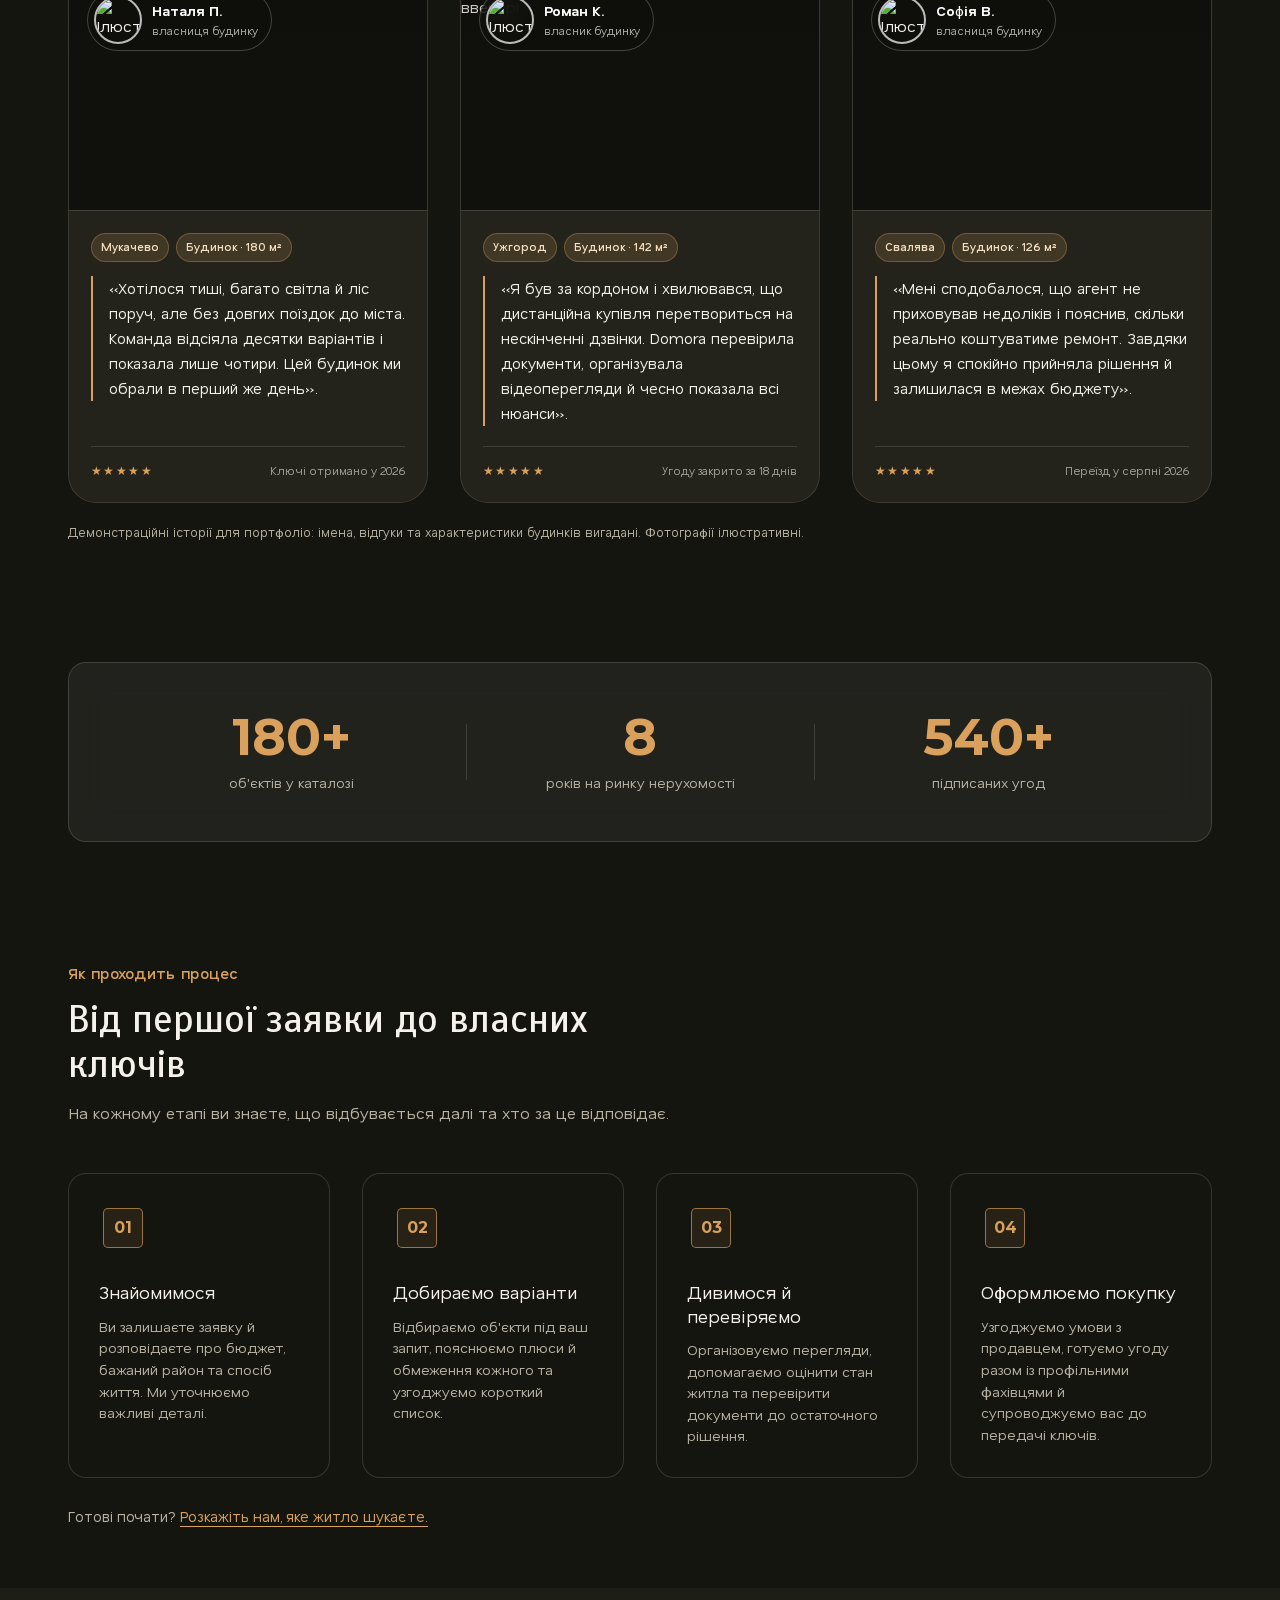
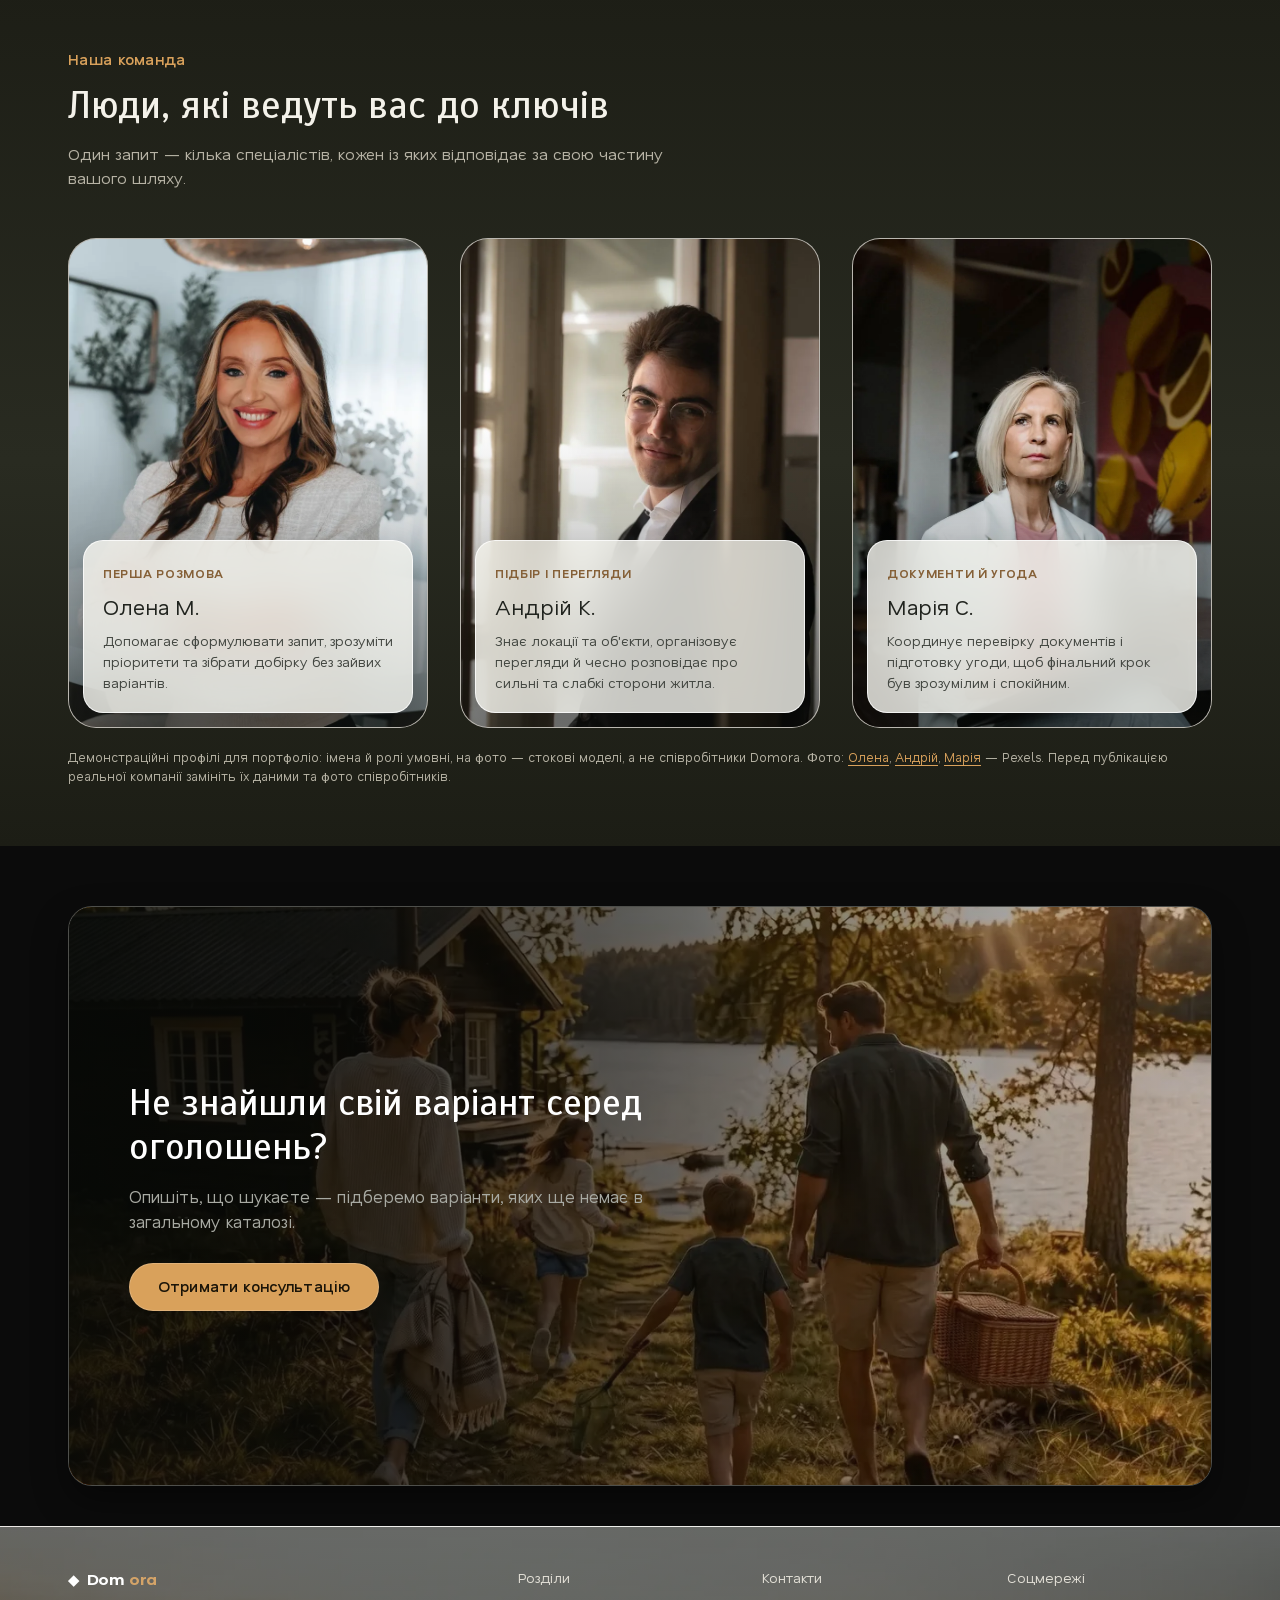
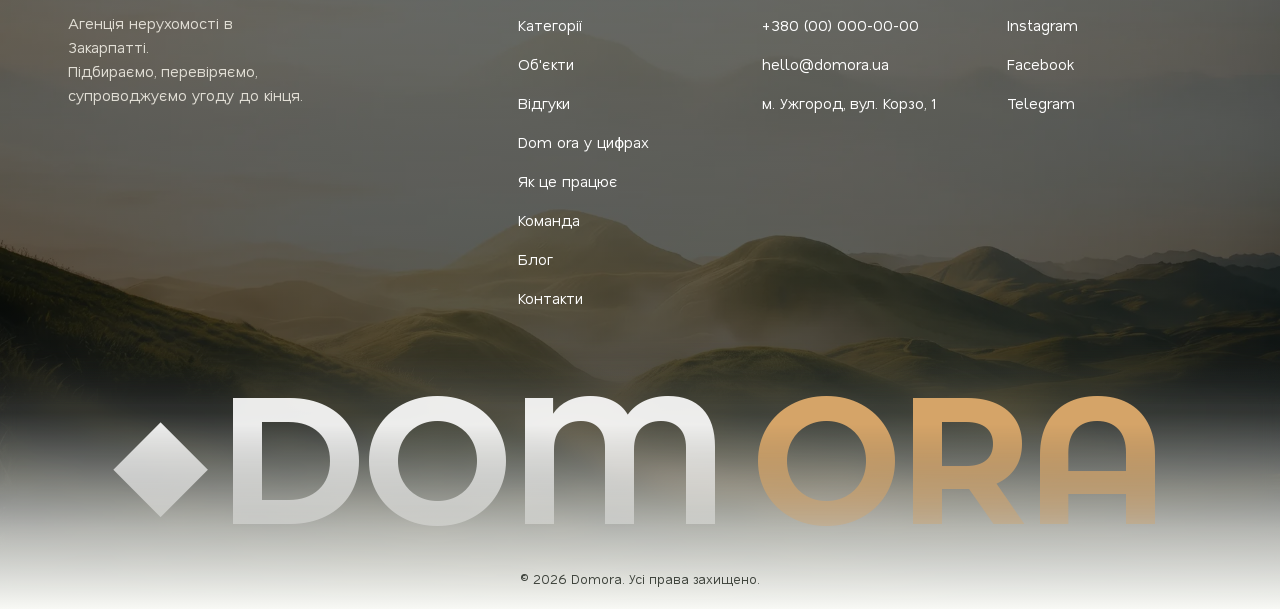
==== commit 689d3f23: "Add files via upload" ====
--- a/index.html
+++ b/index.html
@@ -612,6 +612,7 @@
 <noscript><style>.site-footer{background-image:var(--footer-image)}.end-cta-media{background:var(--cta-background)}</style></noscript>
 <link rel="stylesheet" href="mobile-menu.css">
 <link rel="stylesheet" href="hero-tech-text.css">
+<link rel="stylesheet" href="interaction-effects.css">
 </head>
 <body>
 
@@ -1001,6 +1002,7 @@
 <script src="mobile-menu.js" defer></script>
 <script src="click-spark.js" defer></script>
 <script src="hero-tech-text.js" defer></script>
+<script src="interaction-effects.js" defer></script>
 <script src="media.js" defer></script>
 <script src="inquiry.js" defer></script>
 </body>
--- a/interaction-effects.css
+++ b/interaction-effects.css
@@ -0,0 +1,20 @@
+.process-step { position:relative; overflow:hidden; isolation:isolate; background:#15150f; }
+.process-step .process-particles { position:absolute; inset:0; width:100%; height:100%; pointer-events:none; opacity:.3; z-index:0; }
+.process-step > :not(.process-particles) { position:relative; z-index:1; }
+.process-step .step-no {
+  position:relative; isolation:isolate; overflow:visible;
+  border:0; border-radius:0; background:transparent;
+}
+.process-step .step-no::before {
+  content:''; position:absolute; inset:4px; z-index:-1;
+  border:1px solid rgba(217,161,91,.65); border-radius:5px;
+  background:rgba(217,161,91,.1);
+  animation:process-square-spin 8s linear infinite;
+  animation-play-state:paused;
+}
+.process-step.particles-visible .step-no::before { animation-play-state:running; }
+@keyframes process-square-spin { to { transform:rotate(360deg); } }
+@media (prefers-reduced-motion:reduce) {
+  .process-step .process-particles { display:none; }
+  .process-step .step-no::before { animation:none; }
+}
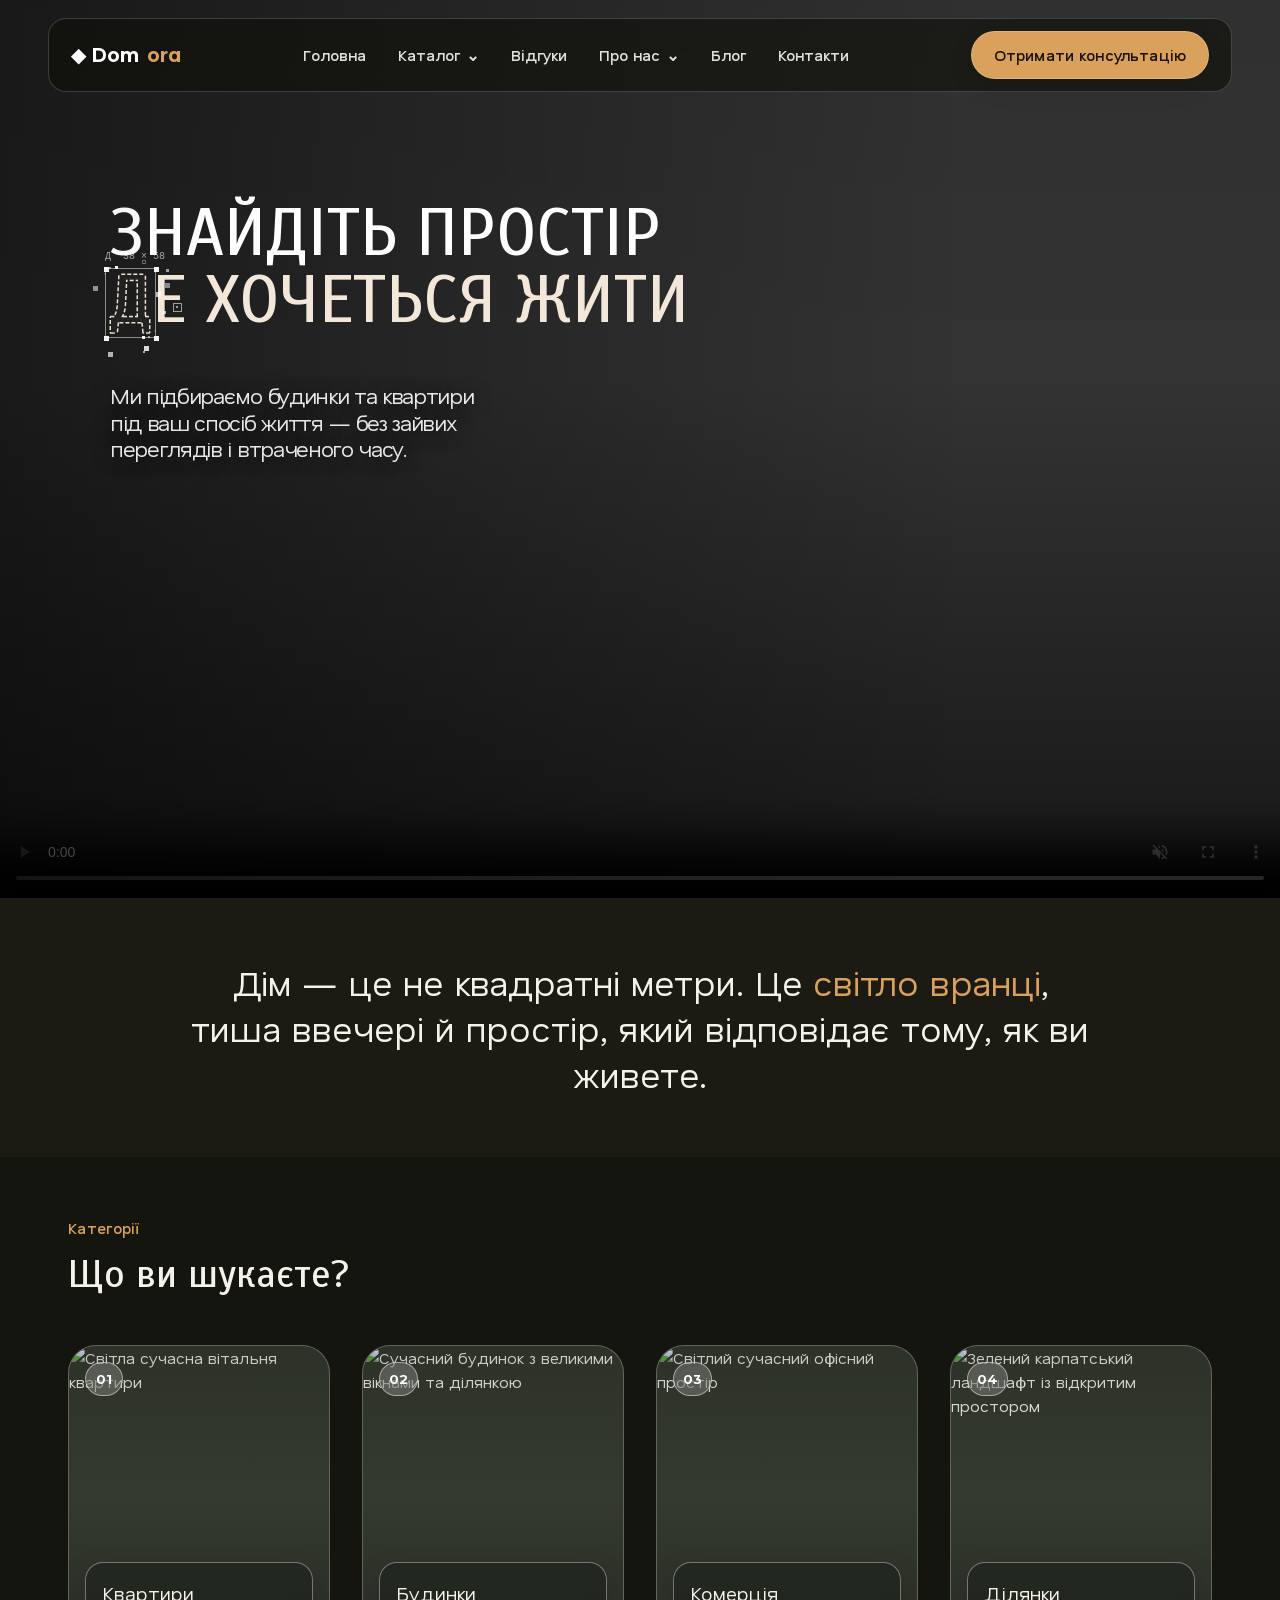
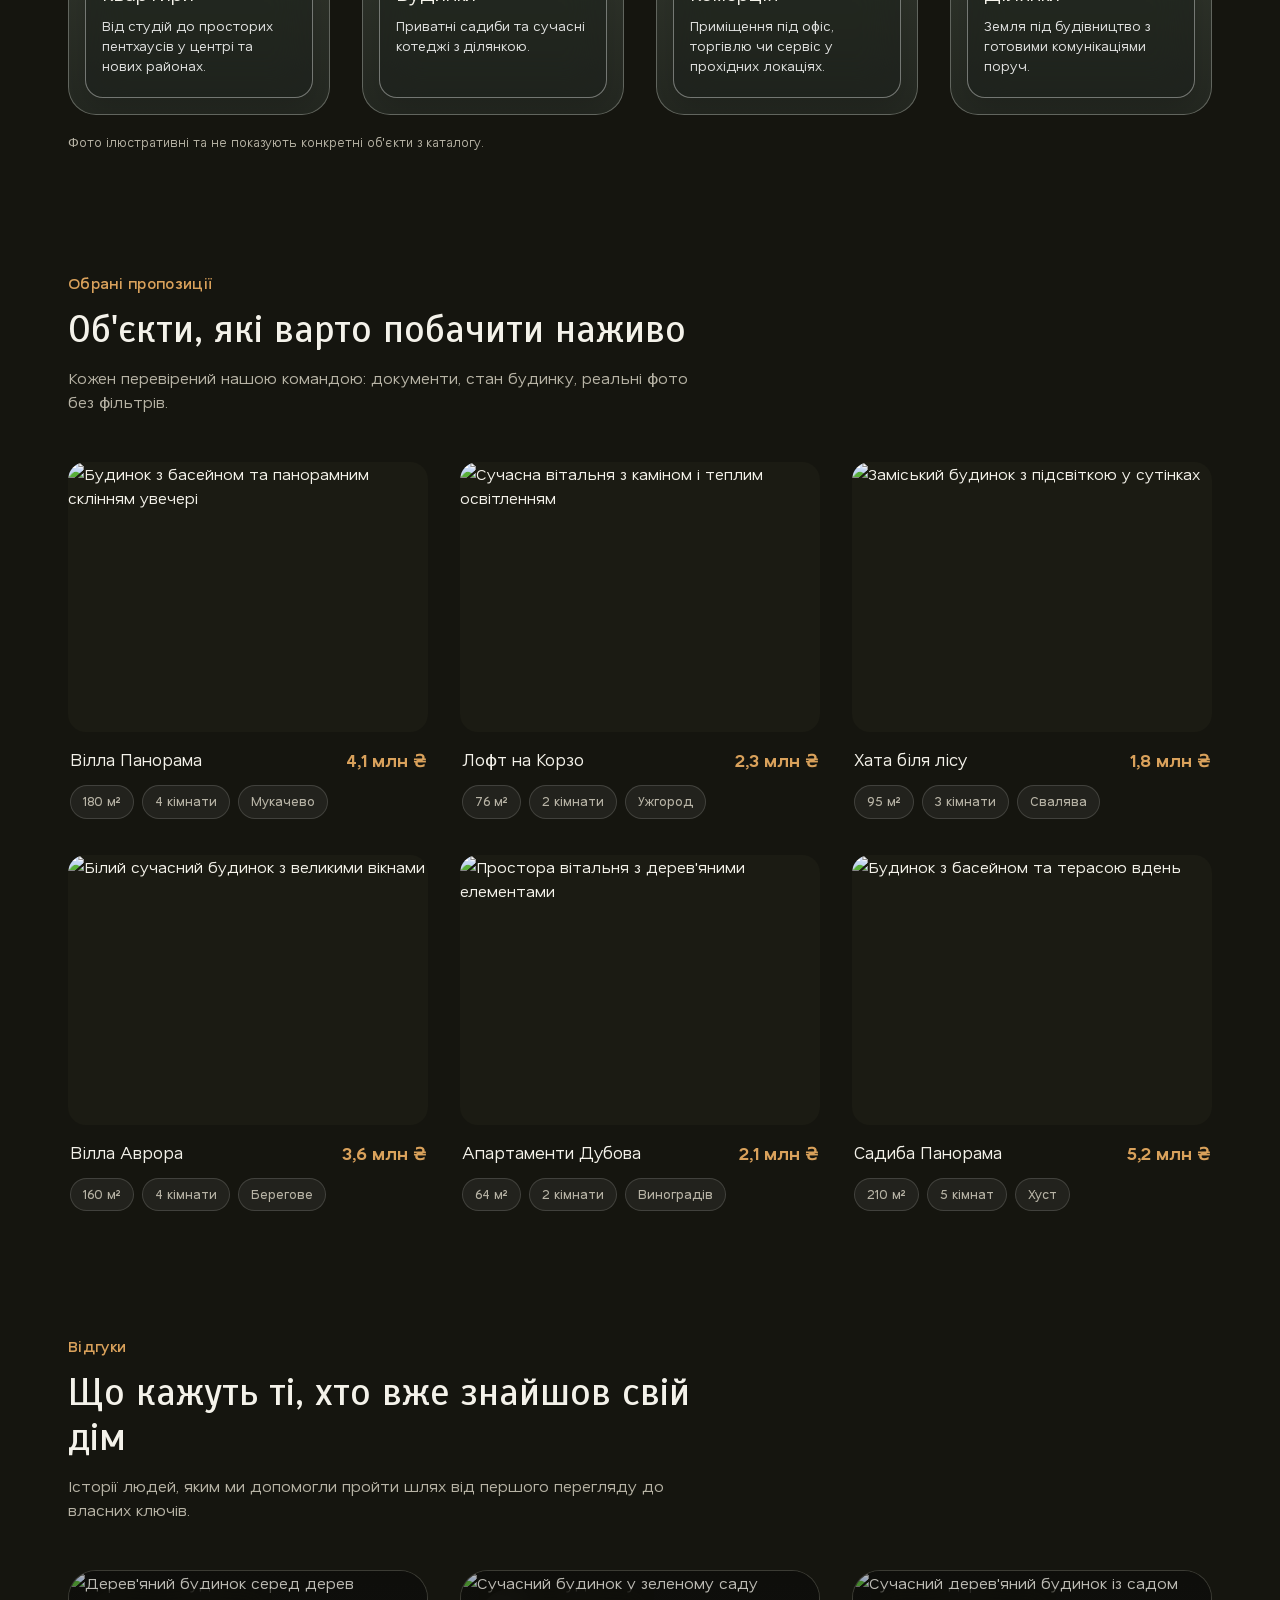
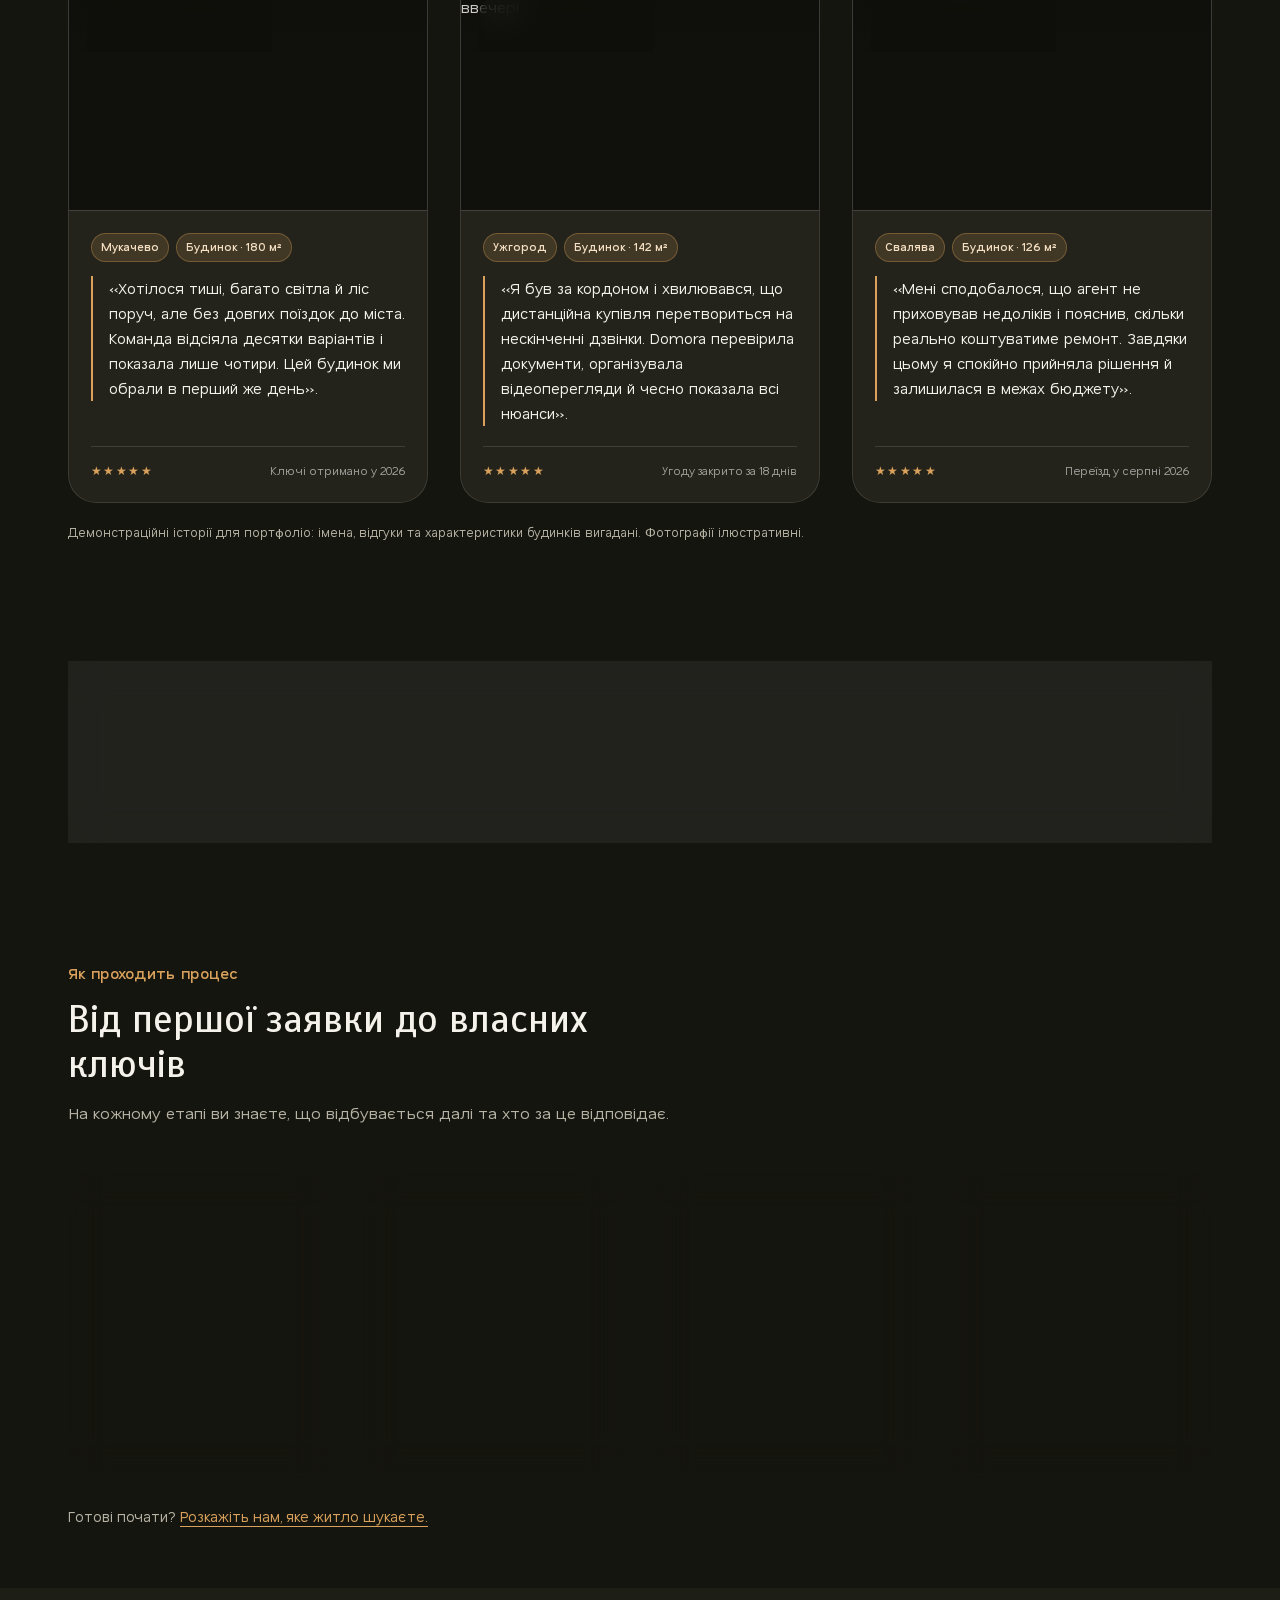
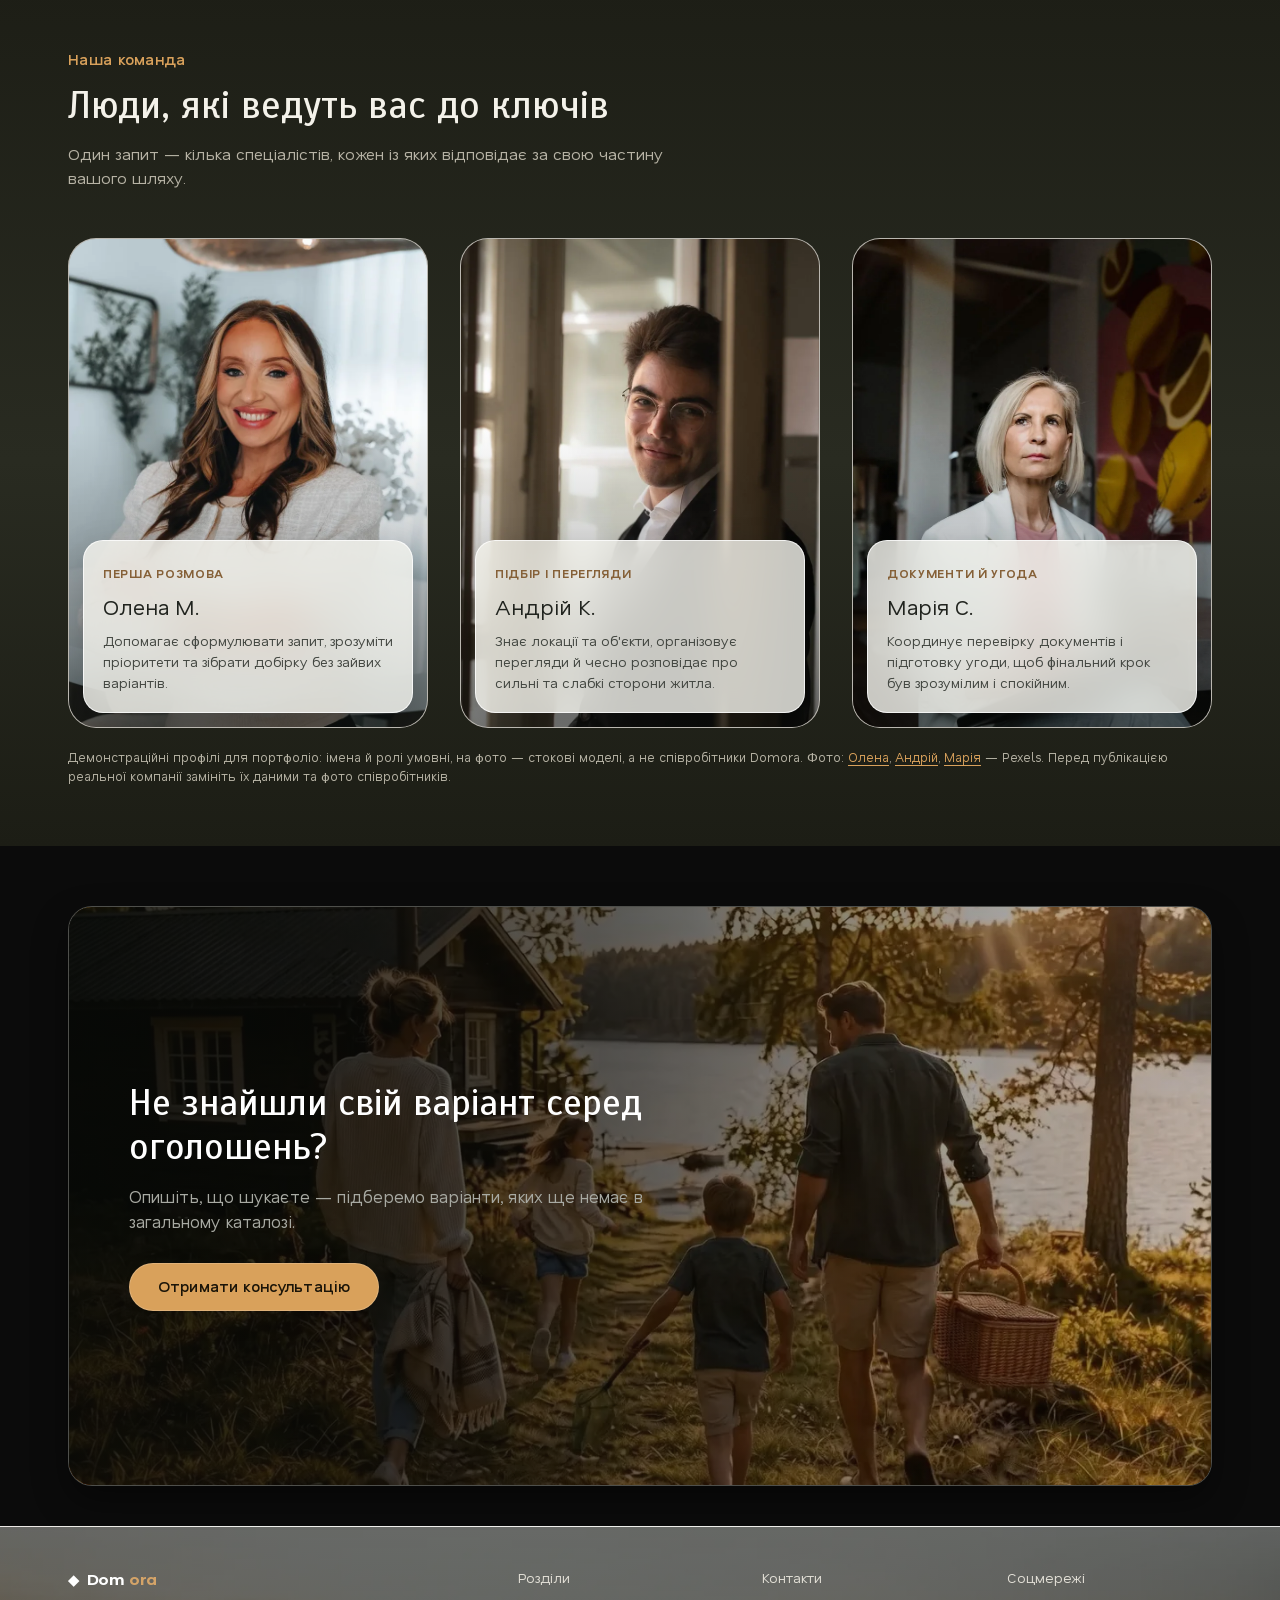
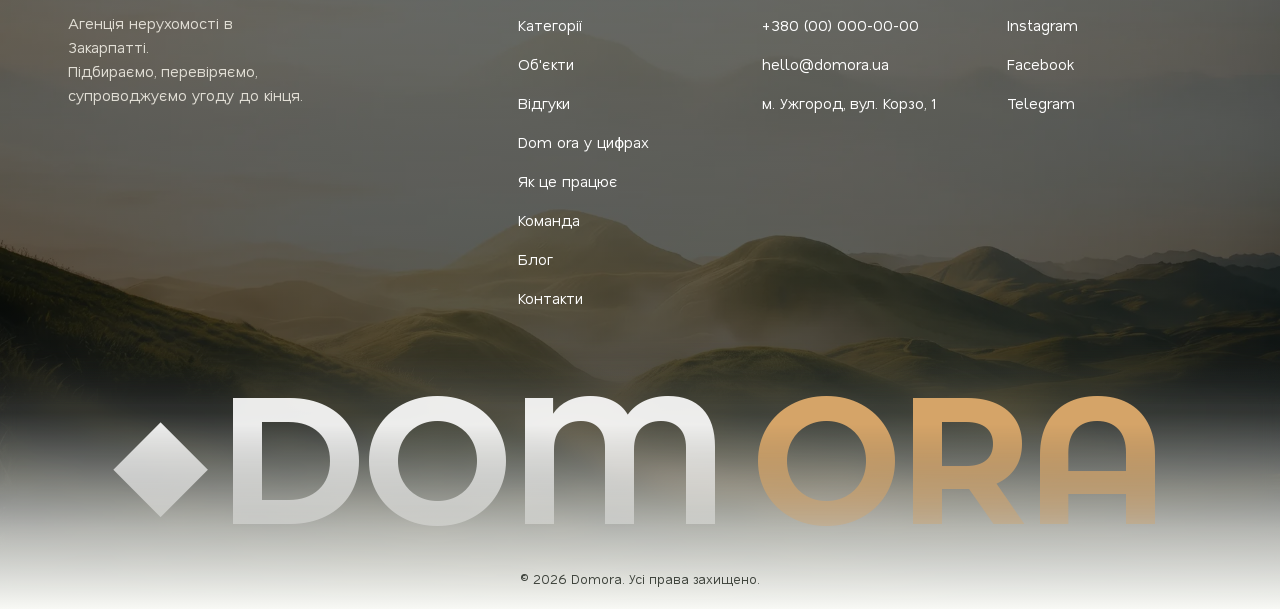
==== commit fecce580: "Add files via upload" ====
--- a/index.html
+++ b/index.html
@@ -21,7 +21,6 @@
 <meta name="twitter:card" content="summary_large_image">
 <!-- GA4: вставити тег тут після налаштування аналітики. -->
 <!-- Meta Pixel: вставити тут після налаштування аналітики. -->
-<link rel="preload" as="image" href="hero-poster.webp" fetchpriority="high">
 <link rel="preload" as="style" href="inquiry.css" onload="this.onload=null;this.rel='stylesheet'">
 <noscript><link rel="stylesheet" href="inquiry.css"></noscript>
 
@@ -98,7 +97,7 @@
   width: 100%;
   padding: 0;
   overflow: hidden;
-  background: #c7c8d3 url('hero-poster.webp') center / cover no-repeat;
+  background: var(--bg-soft);
   z-index: 1;
 }
 
@@ -108,6 +107,13 @@
   width: 100%;
   height: 100%;
   object-fit: cover;
+  display:block;
+}
+
+/* Cover a possible subpixel/encoded dark edge with the next section's color. */
+#hero::before {
+  content:''; position:absolute; left:0; right:0; bottom:0;
+  height:2px; background:var(--bg-soft); pointer-events:none; z-index:2;
 }
 
 #hero::after {
@@ -661,7 +667,7 @@
 
 <main>
 <section id="hero">
-    <video id="bg-video" data-src="hero-video (1).mp4" data-mobile-src="hero-mobile-portrait.mp4" poster="hero-poster.webp" muted loop playsinline preload="none" aria-hidden="true"></video>
+    <video id="bg-video" data-src="hero-video (1).mp4" data-mobile-src="hero-mobile-portrait.mp4" autoplay muted loop playsinline preload="auto" aria-label="Відео сучасного будинку біля моря"></video>
 
     <div id="hero-content">
       <h1 class="hero-title">
